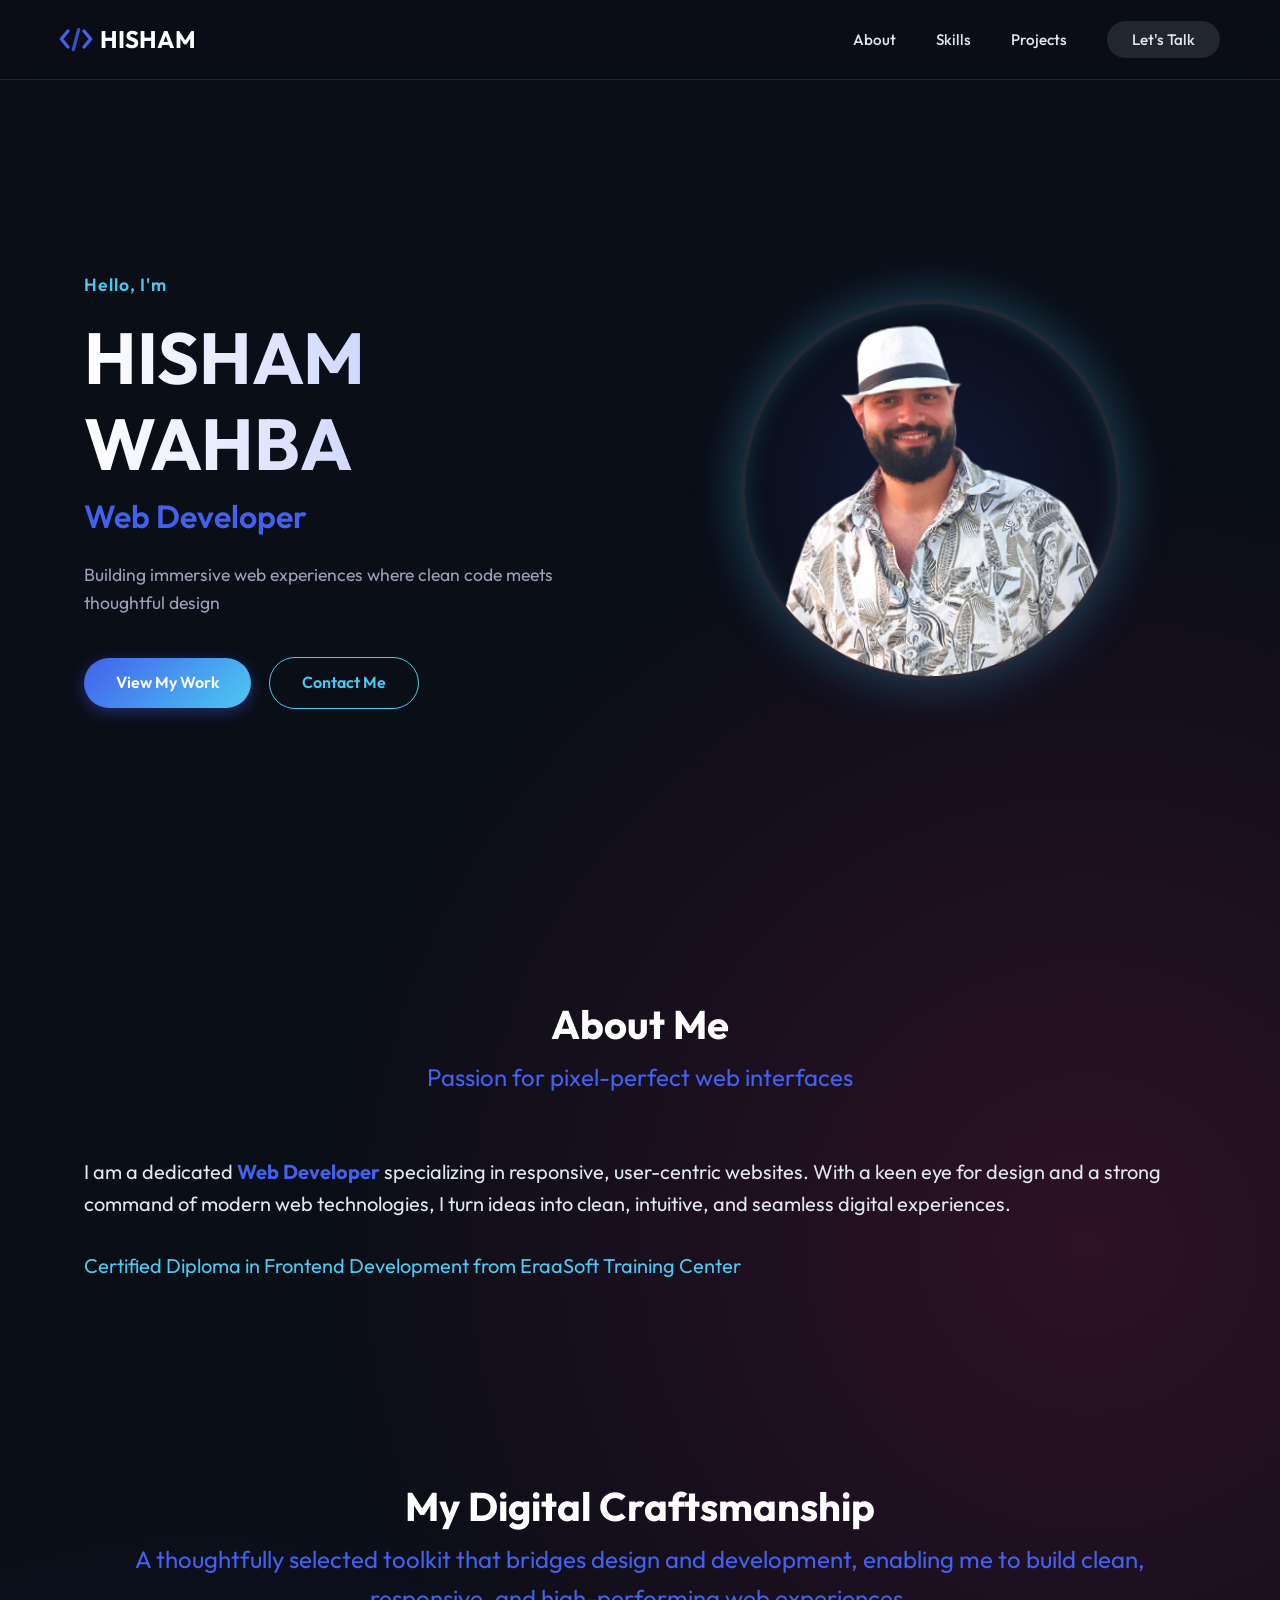
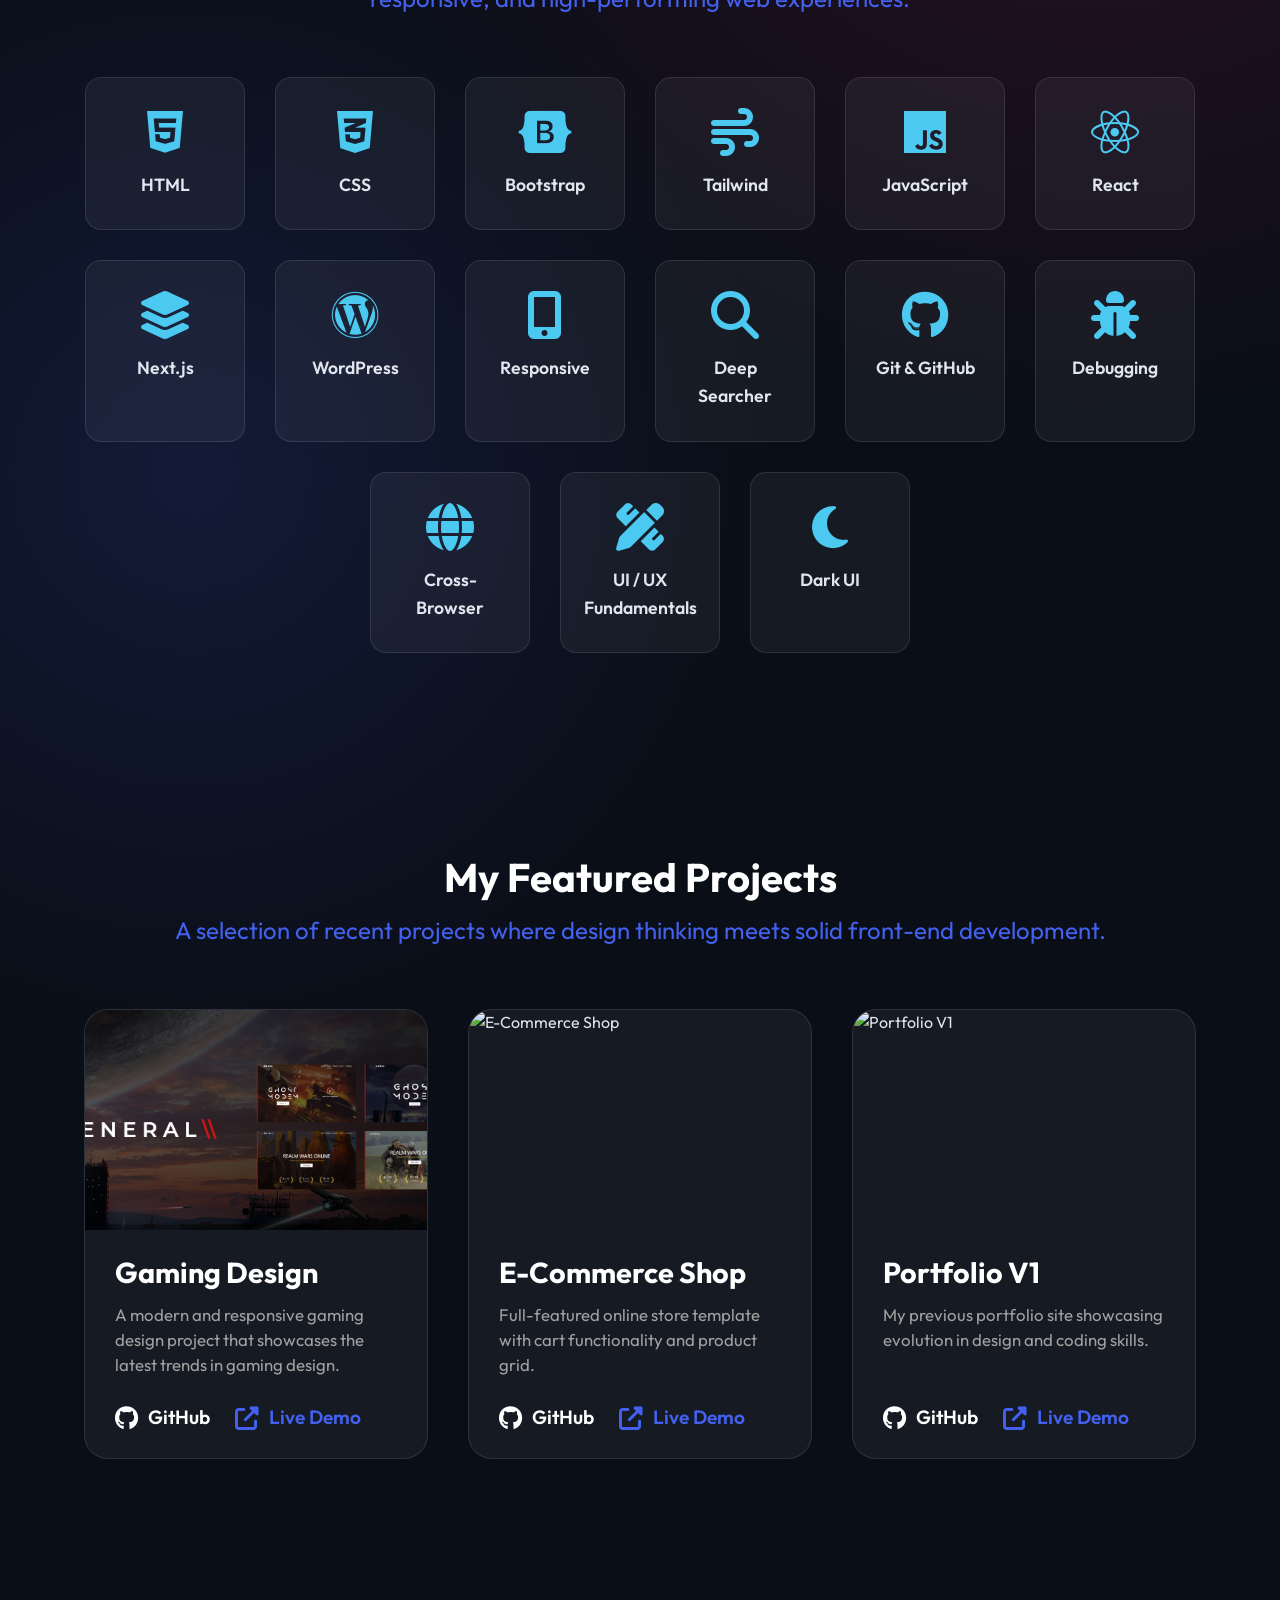
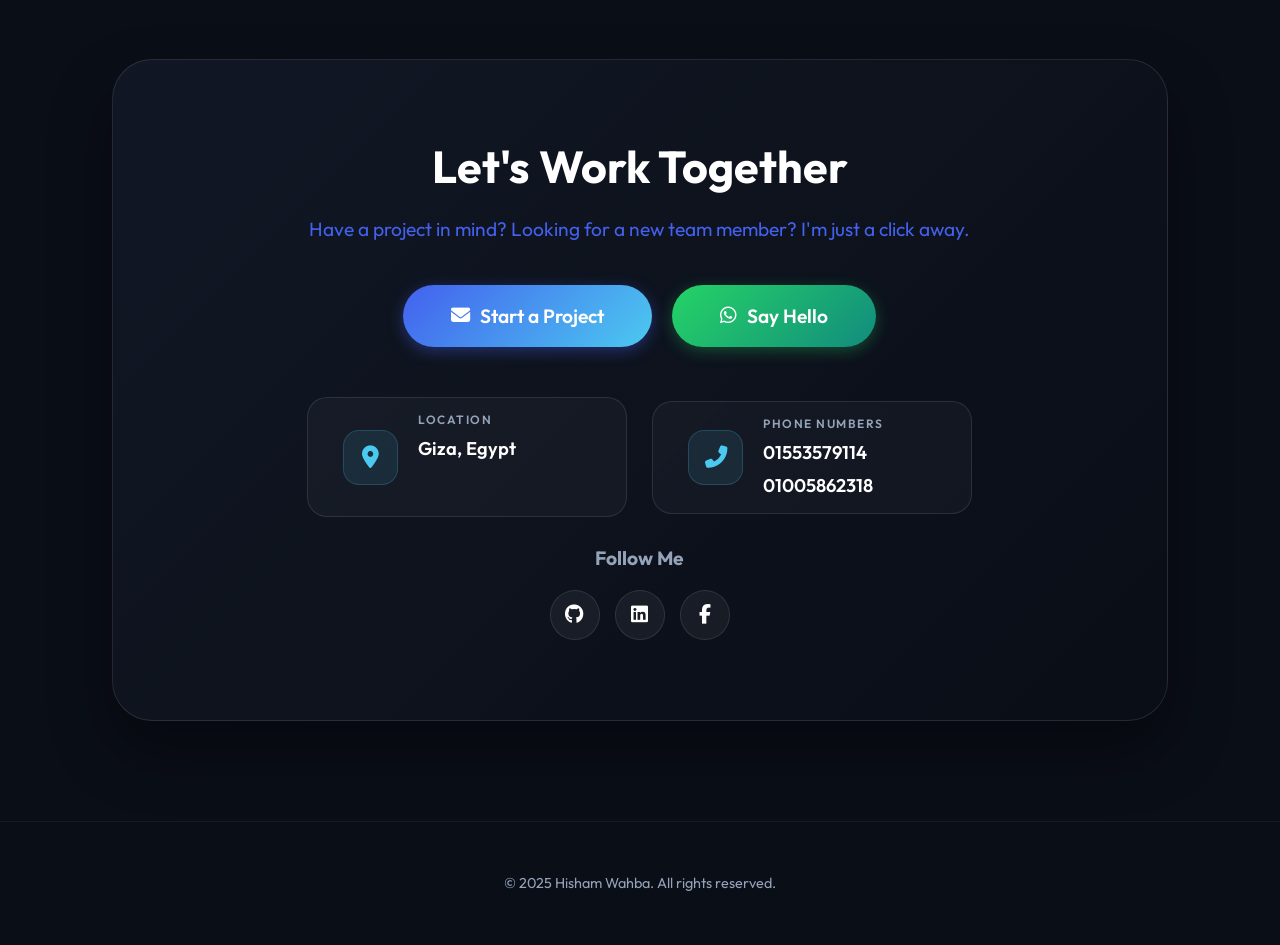
==== index.html @ 280a4422 "Add files via upload" ====
<!DOCTYPE html>
<html lang="en">
  <head>
    <meta charset="UTF-8" />
    <meta name="viewport" content="width=device-width, initial-scale=1.0" />
    <title>HISHAM WAHBA</title>
    <link rel="stylesheet" href="./CSS/style.css" />
    <link
      href="https://fonts.googleapis.com/css2?family=Poppins:wght@300;400;600;700&display=swap"
      rel="stylesheet"
    />
    <link rel="icon" href="favicon.svg" type="image/svg+xml" />
    <link
      rel="stylesheet"
      href="https://cdnjs.cloudflare.com/ajax/libs/font-awesome/6.4.0/css/all.min.css"
    />
  </head>
  <body>
    <div class="bg-animation-container"></div>
    <nav class="navbar">
      <div class="container nav-container">
        <a href="#" class="logo">
          <svg
            xmlns="http://www.w3.org/2000/svg"
            viewBox="0 0 24 24"
            fill="none"
            stroke="currentColor"
            stroke-width="2.5"
            stroke-linecap="round"
            stroke-linejoin="round"
          >
            <polyline points="6 6 1 12 6 18"></polyline>
            <line x1="10" y1="20" x2="14" y2="5" class="slash"></line>
            <polyline points="18 6 23 12 18 18"></polyline>
          </svg>
          HISHAM
        </a>
        <ul class="nav-links">
          <li><a href="#about">About</a></li>
          <li><a href="#skills">Skills</a></li>
          <li><a href="#projects">Projects</a></li>
          <li><a href="#contact" class="btn-nav">Let's Talk</a></li>
        </ul>
        <div class="menu-toggle">
          <span></span>
          <span></span>
          <span></span>
        </div>
      </div>
    </nav>

    <header class="hero">
      <div class="container hero-container">
        <div class="hero-content">
          <span class="greeting">Hello, I'm</span>
          <h1>HISHAM WAHBA</h1>
          <h2 class="role">Web Developer</h2>
          <p>
            Building immersive web experiences where clean code meets thoughtful
            design
          </p>
          <div class="actions">
            <a href="#projects" class="btn primary">View My Work</a>
            <a href="#contact" class="btn outline">Contact Me</a>
          </div>
        </div>
        <div class="hero-visual">
          <div class="glow-circle"></div>
          <!-- Abstract shape or profile image placeholder -->
          <div class="hero-image-container">
            <img
              src="./img/H.PNG"
              alt="Hisham Wahba - Front End Developer"
              class="hero-img"
            />
          </div>
        </div>
      </div>
    </header>

    <section id="about" class="about">
      <div class="container">
        <div class="section-header">
          <h2>About Me</h2>
          <p>Passion for pixel-perfect web interfaces</p>
        </div>
        <div class="about-content">
          <p>
            I am a dedicated <strong>Web Developer</strong> specializing in
            responsive, user-centric websites. With a keen eye for design and a
            strong command of modern web technologies, I turn ideas into clean,
            intuitive, and seamless digital experiences.
          </p>
          <p class="about-content-p">
            Certified Diploma in Frontend Development from EraaSoft Training
            Center
          </p>
        </div>
      </div>
    </section>

    <section id="skills" class="skills">
      <div class="container">
        <div class="section-header">
          <h2>My Digital Craftsmanship</h2>
          <p>
            A thoughtfully selected toolkit that bridges design and development,
            enabling me to build clean, responsive, and high-performing web
            experiences.
          </p>
        </div>
        <div class="skills-grid">
          <div class="skill-card brand-html">
            <i class="fab fa-html5"></i> <span>HTML</span>
          </div>
          <div class="skill-card brand-css">
            <i class="fab fa-css3-alt"></i> <span>CSS</span>
          </div>
          <div class="skill-card brand-bootstrap">
            <i class="fab fa-bootstrap"></i> <span>Bootstrap</span>
          </div>
          <div class="skill-card brand-tailwind">
            <i class="fas fa-wind"></i> <span>Tailwind</span>
          </div>
          <div class="skill-card brand-js">
            <i class="fab fa-js"></i> <span>JavaScript</span>
          </div>
          <div class="skill-card brand-react">
            <i class="fab fa-react"></i> <span>React</span>
          </div>
          <div class="skill-card brand-nextjs">
            <i class="fas fa-layer-group"></i> <span>Next.js</span>
          </div>
          <div class="skill-card brand-wordpress">
            <i class="fab fa-wordpress"></i> <span>WordPress</span>
          </div>
          <div class="skill-card brand-responsive">
            <i class="fas fa-mobile-alt"></i> <span>Responsive</span>
          </div>
          <div class="skill-card brand-search">
            <i class="fas fa-search"></i> <span>Deep Searcher</span>
          </div>
          <div class="skill-card brand-git">
            <i class="fab fa-github"></i> <span>Git & GitHub</span>
          </div>
          <div class="skill-card brand-debug">
            <i class="fas fa-bug"></i> <span>Debugging</span>
          </div>
          <div class="skill-card brand-crossbrowser">
            <i class="fas fa-globe"></i> <span>Cross-Browser</span>
          </div>
          <div class="skill-card brand-uiux">
            <i class="fas fa-pencil-ruler"></i>
            <span>UI / UX Fundamentals</span>
          </div>
          <div class="skill-card brand-darkui">
            <i class="fas fa-moon"></i> <span>Dark UI</span>
          </div>
        </div>
      </div>
    </section>

    <section id="projects" class="projects">
      <div class="container">
        <div class="section-header">
          <h2>My Featured Projects</h2>
          <p>
            A selection of recent projects where design thinking meets solid
            front-end development.
          </p>
        </div>
        <div class="projects-grid">
          <!-- Project 1 -->
          <div class="card project-card">
            <div class="project-image">
              <img src="./img/Gaming Design.png" alt="Gaming Design" />
            </div>
            <div class="card-content">
              <h3>Gaming Design</h3>
              <p>
                A modern and responsive gaming design project that showcases the
                latest trends in gaming design.
              </p>
              <div class="project-links">
                <a
                  href="https://github.com/HISHAM-WAHBA/Gaming-Design"
                  target="_blank"
                  class="project-link"
                >
                  <i class="fab fa-github"></i>
                  <span>GitHub</span>
                </a>
                <a
                  href="https://med-project-pi.vercel.app/"
                  target="_blank"
                  class="project-link demo"
                >
                  <i class="fas fa-external-link-alt"></i>
                  <span>Live Demo</span>
                </a>
              </div>
            </div>
          </div>
          <!-- Project 2 -->
          <div class="card project-card">
            <div class="project-image">
              <img
                src="https://images.unsplash.com/photo-1557821552-17105176677c?auto=format&fit=crop&q=80&w=1000"
                alt="E-Commerce Shop"
              />
            </div>
            <div class="card-content">
              <h3>E-Commerce Shop</h3>
              <p>
                Full-featured online store template with cart functionality and
                product grid.
              </p>
              <div class="project-links">
                <a href="#" class="project-link">
                  <i class="fab fa-github"></i>
                  <span>GitHub</span>
                </a>
                <a href="#" class="project-link demo">
                  <i class="fas fa-external-link-alt"></i>
                  <span>Live Demo</span>
                </a>
              </div>
            </div>
          </div>
          <!-- Project 3 -->
          <div class="card project-card">
            <div class="project-image">
              <img
                src="https://images.unsplash.com/photo-1460925895917-afdab827c52f?auto=format&fit=crop&q=80&w=1000"
                alt="Portfolio V1"
              />
            </div>
            <div class="card-content">
              <h3>Portfolio V1</h3>
              <p>
                My previous portfolio site showcasing evolution in design and
                coding skills.
              </p>
              <div class="project-links">
                <a href="#" class="project-link">
                  <i class="fab fa-github"></i>
                  <span>GitHub</span>
                </a>
                <a href="#" class="project-link demo">
                  <i class="fas fa-external-link-alt"></i>
                  <span>Live Demo</span>
                </a>
              </div>
            </div>
          </div>
        </div>
      </div>
    </section>

    <section id="contact" class="contact">
      <div class="container contact-container">
        <div class="contact-box">
          <h2>Let's Work Together</h2>
          <p>
            Have a project in mind? Looking for a new team member? I'm just a
            click away.
          </p>

          <div class="contact-actions">
            <div class="main-buttons">
              <a
                href="mailto:hisham.wahba@richardelhaj.media"
                class="btn primary big-btn"
              >
                <i class="fas fa-envelope"></i> Start a Project
              </a>
              <a
                href="https://wa.me/2001553579114"
                target="_blank"
                class="btn whatsapp big-btn"
              >
                <i class="fab fa-whatsapp"></i> Say Hello
              </a>
            </div>

            <div class="contact-meta">
              <div class="meta-item">
                <i class="fas fa-map-marker-alt"></i>
                <div class="meta-text">
                  <span>Location</span>
                  <p>Giza, Egypt</p>
                </div>
              </div>
              <div class="meta-item">
                <i class="fas fa-phone-alt"></i>
                <div class="meta-text">
                  <span>Phone Numbers</span>
                  <div class="phone-list">
                    <a href="tel:01553579114">01553579114</a>
                    <a href="tel:01005862318">01005862318</a>
                  </div>
                </div>
              </div>
            </div>

            <div class="social-links-container">
              <h3>Follow Me</h3>
              <div class="social-circles">
                <a
                  href="https://github.com/HISHAM-WAHBA"
                  target="_blank"
                  class="social-circle github"
                  ><i class="fab fa-github"></i
                ></a>
                <a
                  href="https://www.linkedin.com/in/hisham-wahba-1b8392b9/"
                  target="_blank"
                  class="social-circle linkedin"
                  ><i class="fab fa-linkedin"></i
                ></a>
                <a
                  href="https://www.facebook.com/HISHAM.WAHBA.77"
                  target="_blank"
                  class="social-circle facebook"
                  ><i class="fab fa-facebook-f"></i
                ></a>
              </div>
            </div>
          </div>
        </div>
      </div>
    </section>

    <footer>
      <div class="container">
        <p>© 2025 Hisham Wahba. All rights reserved.</p>
      </div>
    </footer>

    <script src="./JS/main.js"></script>
  </body>
</html>
---- CSS/style.css ----
@import url("https://fonts.googleapis.com/css2?family=Outfit:wght@300;400;500;600;700&display=swap");

:root {
  --bg-dark: #0a0e17;
  --bg-card: rgba(255, 255, 255, 0.05);
  --bg-card-hover: rgba(255, 255, 255, 0.1);
  --primary: #4cc9f0;
  --secondary: #4361ee;
  --accent: #f72585;
  --text-main: #e0e6ed;
  --text-muted: #94a3b8;
  --gradient-main: linear-gradient(
    135deg,
    var(--secondary) 0%,
    var(--primary) 100%
  );
  --glass-border: 1px solid rgba(255, 255, 255, 0.1);
  --shadow-lg: 0 10px 30px -10px rgba(2, 12, 27, 0.7);
  --nav-height: 80px;
}

* {
  margin: 0;
  padding: 0;
  box-sizing: border-box;
  scroll-behavior: smooth;
}

body {
  background-color: var(--bg-dark);
  color: var(--text-main);
  font-family: "Outfit", sans-serif;
  line-height: 1.6;
  overflow-x: hidden;
  background-image: radial-gradient(
      circle at 15% 50%,
      rgba(67, 97, 238, 0.15) 0%,
      transparent 25%
    ),
    radial-gradient(
      circle at 85% 30%,
      rgba(247, 37, 133, 0.15) 0%,
      transparent 25%
    );
}

/* Base Styles & Typography */
h1,
h2,
h3,
h4 {
  font-weight: 700;
  color: #fff;
  line-height: 1.2;
}

a {
  text-decoration: none;
  color: inherit;
  transition: all 0.3s ease;
}

ul {
  list-style: none;
}

section {
  padding: 100px 0;
  position: relative;
}

.container {
  width: 90%;
  max-width: 1200px;
  margin: 0 auto;
  padding: 0 20px;
}

/* Buttons */
.btn {
  display: inline-block;
  padding: 12px 32px;
  font-size: 1rem;
  font-weight: 600;
  border-radius: 50px;
  cursor: pointer;
  transition: all 0.3s ease;
}

.btn.primary {
  background: var(--gradient-main);
  color: #fff;
  box-shadow: 0 4px 15px rgba(67, 97, 238, 0.4);
}

.btn.primary:hover {
  transform: translateY(-3px);
  box-shadow: 0 8px 25px rgba(67, 97, 238, 0.5);
}

.btn.outline {
  background: transparent;
  border: 1px solid var(--primary);
  color: var(--primary);
  margin-left: 15px;
}

.btn.outline:hover {
  background: rgba(76, 201, 240, 0.1);
}

/* Navbar */
.navbar {
  position: fixed;
  top: 0;
  left: 0;
  width: 100%;
  height: var(--nav-height);
  background: rgba(10, 14, 23, 0.8);
  backdrop-filter: blur(10px);
  z-index: 1000;
  border-bottom: var(--glass-border);
  display: flex;
  align-items: center;
  color: #fff;
}

.nav-container {
  display: flex;
  justify-content: space-between;
  align-items: center;
  width: 100%;
}

.logo {
  font-size: 1.5rem;
  font-weight: 700;
  color: #fff;
  display: flex;
  align-items: center;
  gap: 8px;
}

.logo svg {
  height: 32px;
  width: auto;
  stroke: var(--secondary);
  transition: all 0.3s ease;
  overflow: visible;
}

.logo svg .slash {
  stroke: var(--secondary);
  opacity: 0.8;
  transform-origin: center;
  transition: transform 0.4s ease-out;
}

.logo:hover svg {
  stroke: var(--primary);
  filter: drop-shadow(0 0 3px var(--primary));
}

.logo:hover svg .slash {
  transform: rotate(-20deg) scale(1.1);
  stroke: var(--primary);
  filter: drop-shadow(0 0 5px var(--accent));
}

/* Reset polyline transforms */
.logo:hover svg polyline:first-child,
.logo:hover svg polyline:last-child {
  transform: none;
}

.nav-links {
  display: flex;
  gap: 40px;
  align-items: center;
}

.nav-links a {
  font-size: 0.95rem;
  font-weight: 500;
  color: var(--text-main);
  position: relative;
}

.nav-links a:not(.btn-nav):hover {
  color: var(--primary);
}

.nav-links a:not(.btn-nav)::after {
  content: "";
  position: absolute;
  width: 0;
  height: 2px;
  bottom: -5px;
  left: 0;
  background: var(--gradient-main);
  transition: width 0.3s;
}

.nav-links a:not(.btn-nav):hover::after {
  width: 100%;
}

.btn-nav {
  padding: 8px 24px;
  background: rgba(255, 255, 255, 0.1);
  border-radius: 20px;
  border: 1px solid transparent;
}

.btn-nav:hover {
  background: rgba(255, 255, 255, 0.2);
  border-color: var(--primary);
}

.menu-toggle {
  display: none;
  cursor: pointer;
  width: 30px;
  height: 20px;
  position: relative;
  z-index: 1001; /* Ensure it's above the menu */
}

.menu-toggle span {
  display: block;
  width: 100%;
  height: 3px;
  background: #fff;
  position: absolute;
  left: 0;
  transition: all 0.3s ease;
  border-radius: 2px;
}

.menu-toggle span:nth-child(1) {
  top: 0;
}

.menu-toggle span:nth-child(2) {
  top: 50%;
  transform: translateY(-50%);
}

.menu-toggle span:nth-child(3) {
  bottom: 0;
}

/* Animation State */
.menu-toggle.active span:nth-child(1) {
  top: 50%;
  transform: translateY(-50%) rotate(45deg);
}

.menu-toggle.active span:nth-child(2) {
  opacity: 0;
}

.menu-toggle.active span:nth-child(3) {
  bottom: 50%;
  transform: translateY(50%) rotate(-45deg);
}

/* Hero Section */
.hero {
  height: 100vh;
  display: flex;
  align-items: center;
  padding-top: var(--nav-height);
  position: relative;
  overflow: hidden;
}

.hero-container {
  display: grid;
  grid-template-columns: 1fr 1fr;
  align-items: center;
  gap: 50px;
}

.hero-content {
  z-index: 2;
}

.greeting {
  display: block;
  font-size: 1.1rem;
  color: var(--primary);
  margin-bottom: 15px;
  font-weight: 600;
  letter-spacing: 1px;
}

.hero h1 {
  font-size: 4.5rem;
  margin-bottom: 10px;
  background: linear-gradient(to right, #fff, #a5b4fc);
  -webkit-background-clip: text;
  background-clip: text;
  -webkit-text-fill-color: transparent;
}

.role {
  font-size: 2rem;
  color: var(--secondary);
  margin-bottom: 25px;
  font-weight: 600;
}

.hero p {
  color: var(--text-muted);
  font-size: 1.1rem;
  max-width: 500px;
  margin-bottom: 40px;
}

/* Hero Visual Animation */
.hero-visual {
  position: relative;
  height: 500px;
  display: flex;
  justify-content: center;
  align-items: center;
}

.glow-circle {
  position: absolute;
  width: 400px;
  height: 400px;
  background: radial-gradient(circle, var(--secondary) 0%, transparent 70%);
  opacity: 0.2;
  filter: blur(50px);
  animation: pulse 4s ease-in-out infinite;
}

.hero-image-container {
  position: relative;
  width: 380px;
  height: 380px;
  display: flex;
  justify-content: center;
  align-items: center;
  z-index: 10;
}

.hero-img {
  width: 100%;
  height: 100%;
  object-fit: cover;
  border-radius: 50%;
  border: 4px solid rgba(255, 255, 255, 0.1);
  box-shadow: 0 0 50px rgba(76, 201, 240, 0.3),
    inset 0 0 20px rgba(76, 201, 240, 0.2);
  transform: rotate(-3deg);
  animation: floatImage 6s ease-in-out infinite;
  backdrop-filter: blur(5px);
}

@keyframes floatImage {
  0%,
  100% {
    transform: translateY(0) rotate(-3deg);
  }
  50% {
    transform: translateY(-20px) rotate(3deg);
  }
}

/* 
.code-card {
  ... removed ...
} 
*/

/* Section Header */
.section-header {
  text-align: center;
  margin-bottom: 60px;
}

.section-header h2 {
  font-size: 2.5rem;
  margin-bottom: 10px;
}

.section-header p {
  color: var(--secondary);
  font-size: 1.5rem;
}
/* About Section */
.about-content strong {
  color: var(--secondary);
}
.about-content {
  font-size: 1.25rem;
}
.about-content-p {
  color: var(--primary);
  margin-top: 30px;
}
/* Skills Section */
.skills-grid {
  display: flex;
  justify-content: center;
  flex-wrap: wrap;
  gap: 30px;
}

.skill-card {
  background: var(--bg-card);
  border: var(--glass-border);
  padding: 30px 20px;
  border-radius: 16px;
  text-align: center;
  transition: all 0.3s ease;
  display: flex;
  flex-direction: column;
  align-items: center;
  gap: 15px;
  width: 160px; /* Fixed width for uniform flex items */
}

.skill-card:hover {
  transform: translateY(-10px);
  background: var(--bg-card-hover);
  border-color: var(--primary);
}

.skill-card i {
  font-size: 3rem;
  color: var(--primary);
  transition: 0.3s;
}

/* Brand Specific Hover Colors */
.skill-card.brand-html:hover i {
  color: #e34f26;
  transform: scale(1.1);
}

.skill-card.brand-css:hover i {
  color: #1572b6;
  transform: scale(1.1);
}

.skill-card.brand-js:hover i {
  color: #f7df1e;
  transform: scale(1.1);
}

.skill-card.brand-react:hover i {
  color: #61dafb;
  transform: scale(1.1);
}

.skill-card.brand-bootstrap:hover i {
  color: #7952b3;
  transform: scale(1.1);
}

.skill-card.brand-tailwind:hover i {
  color: #38bdf8;
  transform: scale(1.1);
}

.skill-card.brand-nextjs:hover i {
  color: #00ff22;
  transform: scale(1.1);
}

.skill-card.brand-wordpress:hover i {
  color: #21759b;
  transform: scale(1.1);
}

.skill-card.brand-responsive:hover i {
  color: #0ae0ab;
  transform: scale(1.1);
}

.skill-card.brand-search:hover i {
  color: #ffffff;
  transform: scale(1.1);
}

.skill-card.brand-git:hover i {
  color: #f34f29;
  transform: scale(1.1);
}

.skill-card.brand-debug:hover i {
  color: #ff1100;
  transform: scale(1.1);
}

.skill-card.brand-crossbrowser:hover i {
  color: #4285f4;
  transform: scale(1.1);
}

.skill-card.brand-uiux:hover i {
  color: #e91e63;
  transform: scale(1.1);
}

.skill-card.brand-darkui:hover i {
  color: #9ca3af;
  transform: scale(1.1);
}

.skill-card span {
  font-weight: 600;
  font-size: 1.1rem;
}

/* Projects Section */
.projects-grid {
  display: grid;
  grid-template-columns: repeat(auto-fit, minmax(280px, 1fr));
  gap: 40px;
}

.project-card {
  background: var(--bg-card);
  border-color: var(--primary);
  border: var(--glass-border);
  border-radius: 24px;
  overflow: hidden;
  transition: all 0.4s cubic-bezier(0.175, 0.885, 0.32, 1.275);
  display: flex;
  flex-direction: column;
  height: 100%;
}

.project-card:hover {
  transform: translateY(-12px);
  background: var(--bg-card-hover);
  border-color: var(--primary);
  box-shadow: 0 20px 40px rgba(0, 0, 0, 0.4);
}

.project-image {
  width: 100%;
  height: 220px;
  overflow: hidden;
  border-bottom: 2px solid var(--glass-border);
}

.project-image img {
  width: 100%;
  height: 100%;
  object-fit: cover;
  transition: transform 0.5s ease;
}

.project-card:hover .project-image img {
  transform: scale(1.05);
}

.card-content {
  padding: 25px 30px;
  display: flex;
  flex-direction: column;
  flex-grow: 1;
}

.project-card h3 {
  font-size: 1.8rem;
  margin-bottom: 12px;
  color: #fff;
  font-weight: 700;
}

.project-card p {
  color: #a1a1a1;
  font-size: 1.05rem;
  line-height: 1.5;
  margin-bottom: 25px;
  flex-grow: 1;
}

.project-links {
  display: flex;
  gap: 25px;
  margin-top: auto;
}

.project-link {
  display: flex;
  align-items: center;
  gap: 10px;
  color: #fff;
  font-size: 1.2rem;
  font-weight: 600;
  transition: all 0.3s ease;
}

.project-link i {
  font-size: 1.5rem;
}

.project-link:hover {
  opacity: 0.8;
  transform: translateX(3px);
}

.project-link.demo {
  color: #4361ee;
}

.project-link.demo:hover {
  color: #4cc9f0;
}

/* Contact Section */
.contact-container {
  display: flex;
  justify-content: center;
}

.contact-box {
  background: linear-gradient(
    135deg,
    rgba(20, 26, 40, 0.8),
    rgba(10, 14, 23, 0.9)
  );
  padding: 80px 60px;
  border-radius: 40px;
  text-align: center;
  max-width: 1100px;
  width: 95%;
  border: var(--glass-border);
  box-shadow: 0 30px 60px rgba(0, 0, 0, 0.4);
}

.contact-box h2 {
  font-size: 2.8rem;
  margin-bottom: 20px;
}

.contact-box p {
  color: var(--secondary);
  font-size: 1.2rem;
  margin-bottom: 40px;
}

.contact-info-grid {
  display: grid;
  grid-template-columns: repeat(auto-fit, minmax(300px, 1fr));
  gap: 40px;
  margin-bottom: 60px;
  text-align: left;
}

.info-item {
  display: flex;
  align-items: center;
  gap: 20px;
  background: rgba(255, 255, 255, 0.03);
  padding: 20px;
  border-radius: 20px;
  border: var(--glass-border);
  transition: all 0.3s ease;
}

.info-item:hover {
  background: rgba(255, 255, 255, 0.07);
  transform: translateY(-5px);
  border-color: var(--primary);
}

.info-icon {
  width: 50px;
  height: 50px;
  background: rgba(255, 255, 255, 0.05);
  border-radius: 12px;
  display: flex;
  align-items: center;
  justify-content: center;
  font-size: 1.2rem;
  color: var(--primary);
}

.info-text span {
  display: block;
  font-size: 0.85rem;
  color: var(--text-muted);
  margin-bottom: 4px;
}

.info-text a,
.info-text p {
  font-size: 1.1rem;
  font-weight: 500;
  color: #fff;
}

.contact-actions {
  display: flex;
  flex-direction: column;
  align-items: center;
  gap: 30px;
  margin-top: 20px;
}

.main-buttons {
  display: flex;
  gap: 20px;
  flex-wrap: wrap;
  justify-content: center;
}

.btn.whatsapp {
  background: linear-gradient(135deg, #25d366 0%, #128c7e 100%);
  color: #fff;
  box-shadow: 0 4px 15px rgba(37, 211, 102, 0.3);
  display: inline-flex;
  align-items: center;
  gap: 10px;
}

.btn.whatsapp:hover {
  transform: translateY(-3px);
  box-shadow: 0 8px 25px rgba(37, 211, 102, 0.4);
}

.btn.primary {
  display: inline-flex;
  align-items: center;
  gap: 10px;
}

.big-btn {
  padding: 16px 48px;
  font-size: 1.2rem;
}

.contact-meta {
  display: flex;
  gap: 25px;
  justify-content: center;
  align-items: center;
  flex-wrap: wrap;
  margin: 20px auto 0;
  width: 100%;
}

.meta-item {
  display: flex;
  align-items: center;
  gap: 20px;
  background: rgba(255, 255, 255, 0.03);
  padding: 12px 35px;
  border-radius: 20px;
  border: var(--glass-border);
  transition: all 0.4s cubic-bezier(0.175, 0.885, 0.32, 1.275);
  text-align: left;
  min-width: 320px;
}

.meta-item:hover {
  background: rgba(255, 255, 255, 0.08);
  transform: translateY(-8px);
  border-color: var(--primary);
  box-shadow: 0 15px 35px rgba(0, 0, 0, 0.3), 0 0 20px rgba(76, 201, 240, 0.1);
}

.meta-item i {
  font-size: 1.4rem;
  color: var(--primary);
  background: rgba(76, 201, 240, 0.1);
  width: 55px;
  height: 55px;
  display: flex;
  align-items: center;
  justify-content: center;
  border-radius: 16px;
  border: 1px solid rgba(76, 201, 240, 0.2);
  transition: all 0.3s ease;
}

.meta-item:hover i {
  background: var(--primary);
  color: #fff;
  transform: rotate(-10deg) scale(1.1);
}

.meta-text span {
  display: block;
  font-size: 0.75rem;
  color: var(--text-muted);
  text-transform: uppercase;
  letter-spacing: 1.5px;
  margin-bottom: 5px;
  font-weight: 600;
}

.meta-text p,
.phone-list a {
  font-size: 1.15rem;
  font-weight: 600;
  color: #fff;
  transition: color 0.3s ease;
}

.phone-list {
  display: flex;
  flex-direction: column;
  gap: 4px;
}

.phone-list a:hover {
  color: var(--primary);
}

.social-links-container {
  width: 100%;
}

.social-links-container h3 {
  font-size: 1.2rem;
  margin-bottom: 20px;
  color: var(--text-muted);
}

.social-circles {
  display: flex;
  justify-content: center;
  gap: 15px;
}

.social-circle {
  width: 50px;
  height: 50px;
  background: rgba(255, 255, 255, 0.05);
  border-radius: 50%;
  display: flex;
  align-items: center;
  justify-content: center;
  font-size: 1.2rem;
  color: #fff;
  border: var(--glass-border);
  transition: all 0.3s ease;
}

.social-circle:hover {
  transform: translateY(-5px);
  background: var(--bg-card-hover);
  color: var(--primary);
  border-color: var(--primary);
  box-shadow: 0 0 20px rgba(76, 201, 240, 0.2);
}

/* Footer */
footer {
  padding: 50px 0;
  border-top: 1px solid rgba(255, 255, 255, 0.05);
  text-align: center;
  color: var(--text-muted);
  font-size: 0.9rem;
}

.socials {
  margin-top: 20px;
  display: flex;
  justify-content: center;
  gap: 20px;
}

.socials a {
  font-size: 1.5rem;
  color: var(--text-muted);
  transition: 0.3s;
}

.socials a:hover {
  color: var(--primary);
  transform: translateY(-3px);
}

/* Animations */
@keyframes pulse {
  0% {
    transform: scale(1);
    opacity: 0.2;
  }
  50% {
    transform: scale(1.1);
    opacity: 0.3;
  }
  100% {
    transform: scale(1);
    opacity: 0.2;
  }
}

/* Responsive */
@media (max-width: 768px) {
  .hero {
    height: auto;
    min-height: 100vh;
    padding-top: 100px;
    padding-bottom: 50px;
  }

  .hero-container {
    grid-template-columns: 1fr;
    text-align: center;
    gap: 30px;
    flex-direction: column-reverse; /* Put image on top generally or keep distinct */
    display: flex;
    flex-direction: column;
  }

  .hero-content {
    order: 2;
  }

  .hero-visual {
    order: 1;
    height: 300px; /* Reduced height for mobile */
    display: flex; /* Make it visible */
  }

  .hero-image-container {
    width: 250px;
    height: 250px;
  }

  .glow-circle {
    width: 280px;
    height: 280px;
  }

  .hero h1 {
    font-size: 3rem;
  }

  .nav-links {
    display: none; /* Mobile menu logic to be added with JS if needed, hidden for now */
  }

  .menu-toggle {
    display: block;
  }

  .actions {
    display: flex;
    flex-direction: row;
    gap: 15px;
    justify-content: center;
    flex-wrap: wrap;
  }

  .btn.outline {
    margin-left: 0;
  }

  /* Contact Section Responsive */
  .contact-box {
    padding: 60px 30px;
    border-radius: 30px;
  }
  .contact-box h2 {
    font-size: 2.2rem;
  }

  .big-btn {
    padding: 14px 34px;
    font-size: 1.1rem;
    width: 100%;
    justify-content: center;
  }

  .meta-item {
    min-width: 100%;
    padding: 15px 25px;
  }
}

@media (max-width: 480px) {
  .contact-box {
    padding: 40px 20px;
    border-radius: 24px;
  }

  .contact-box h2 {
    font-size: 1.8rem;
  }

  .contact-box p {
    font-size: 1rem;
  }

  .meta-item {
    gap: 15px;
    padding: 12px 20px;
  }

  .meta-item i {
    width: 45px;
    height: 45px;
    font-size: 1.2rem;
  }

  .meta-text p,
  .phone-list a {
    font-size: 1rem;
  }
}

/* Utility Classes for JS Animations */
.fade-in {
  opacity: 0;
  transform: translateY(30px);
  transition: opacity 0.6s ease-out, transform 0.6s ease-out;
}

.fade-in.visible {
  opacity: 1;
  transform: translateY(0);
}

/* Mobile Menu Active State */
@media (max-width: 768px) {
  .nav-links.active {
    display: flex;
    flex-direction: column;
    position: absolute;
    top: var(--nav-height);
    left: 0;
    width: 100%;
    background: rgba(10, 14, 23, 0.95);
    backdrop-filter: blur(10px);
    padding: 20px;
    border-bottom: var(--glass-border);
    animation: slideDown 0.3s ease forwards;
  }
}

@keyframes slideDown {
  from {
    opacity: 0;
    transform: translateY(-10px);
  }
  to {
    opacity: 1;
    transform: translateY(0);
  }
}

/* Background Animation */
.bg-animation-container {
  position: fixed;
  top: 0;
  left: 0;
  width: 100%;
  height: 100%;
  z-index: -1;
  pointer-events: none;
  overflow: hidden;
}

.floating-icon {
  position: absolute;
  bottom: -150px;
  color: rgba(255, 255, 255, 0.1);
  opacity: 0;
  animation: floatUp linear forwards;
  will-change: transform, opacity;
}

@keyframes floatUp {
  0% {
    transform: translateY(0) rotate(0deg);
    opacity: 0;
  }
  10% {
    opacity: var(--max-opacity, 0.1);
  }
  90% {
    opacity: var(--max-opacity, 0.1);
  }
  100% {
    transform: translateY(-120vh) rotate(360deg);
    opacity: 0;
  }
}
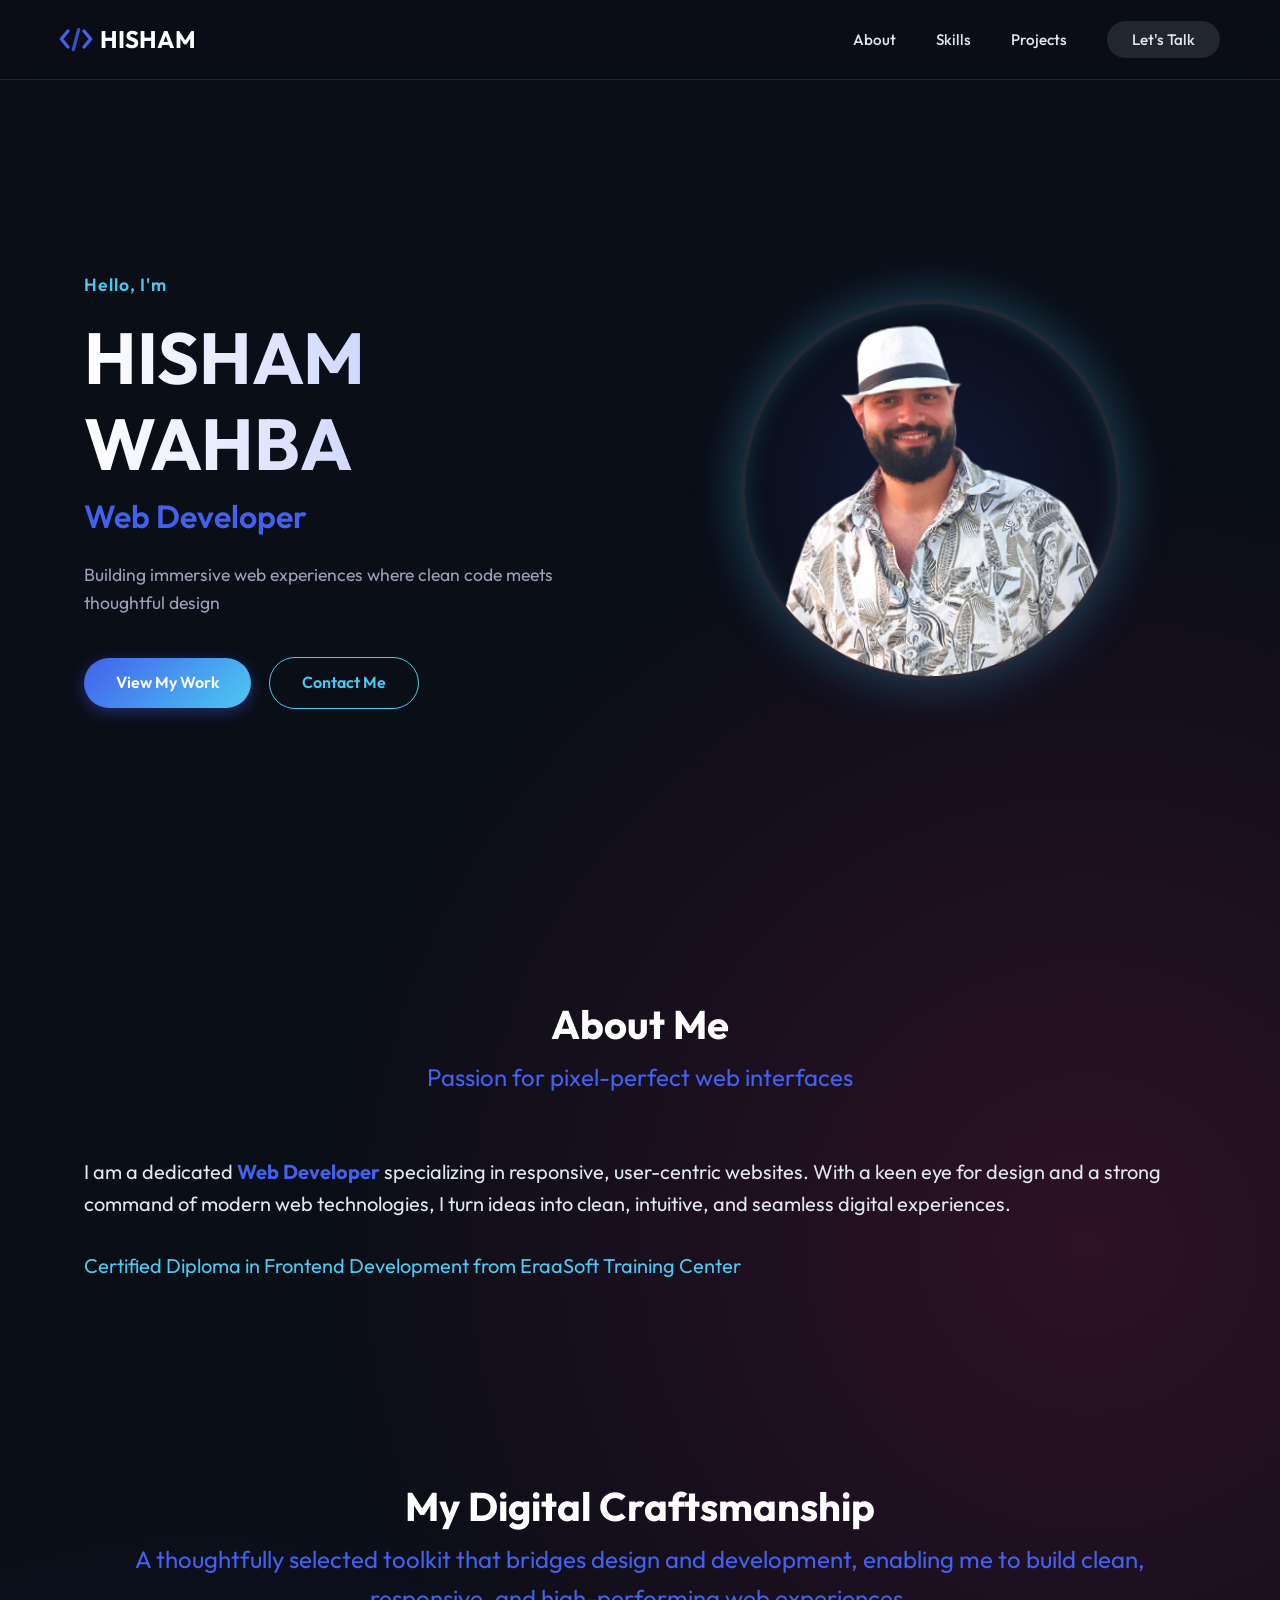
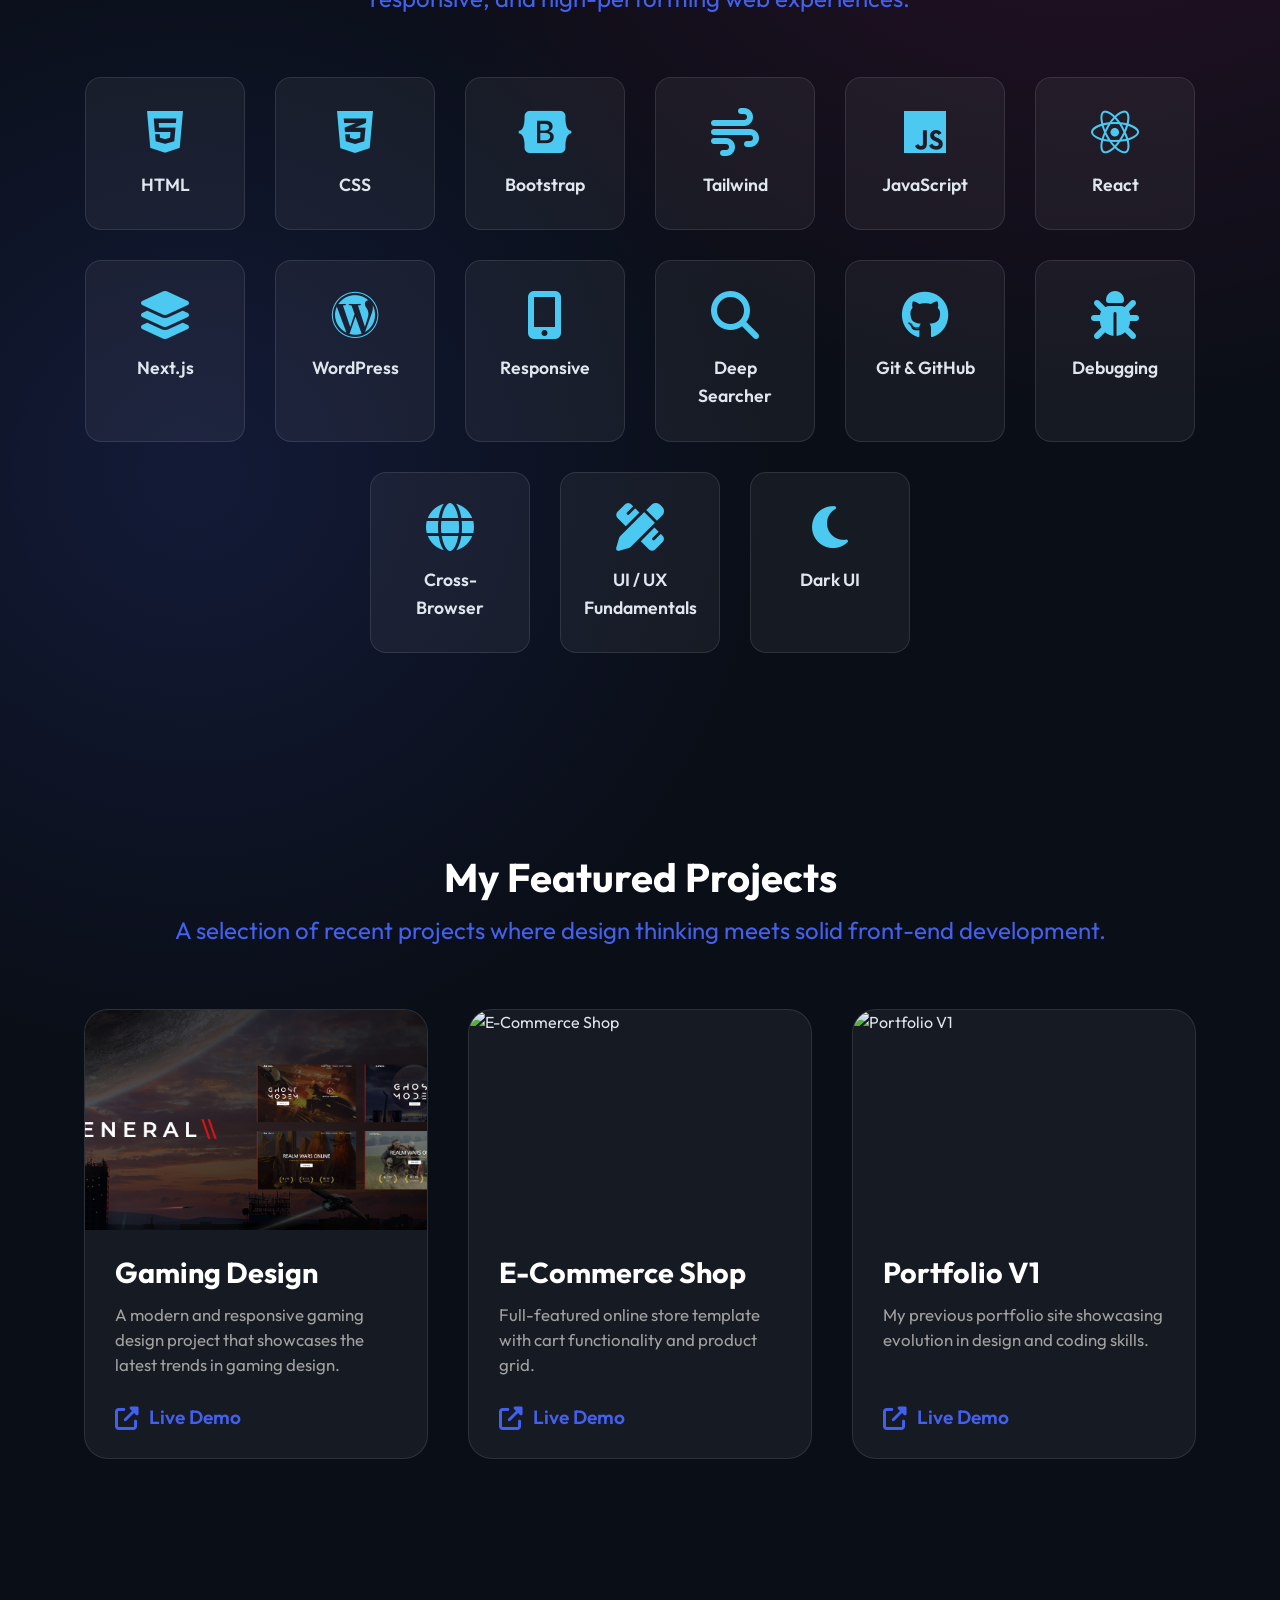
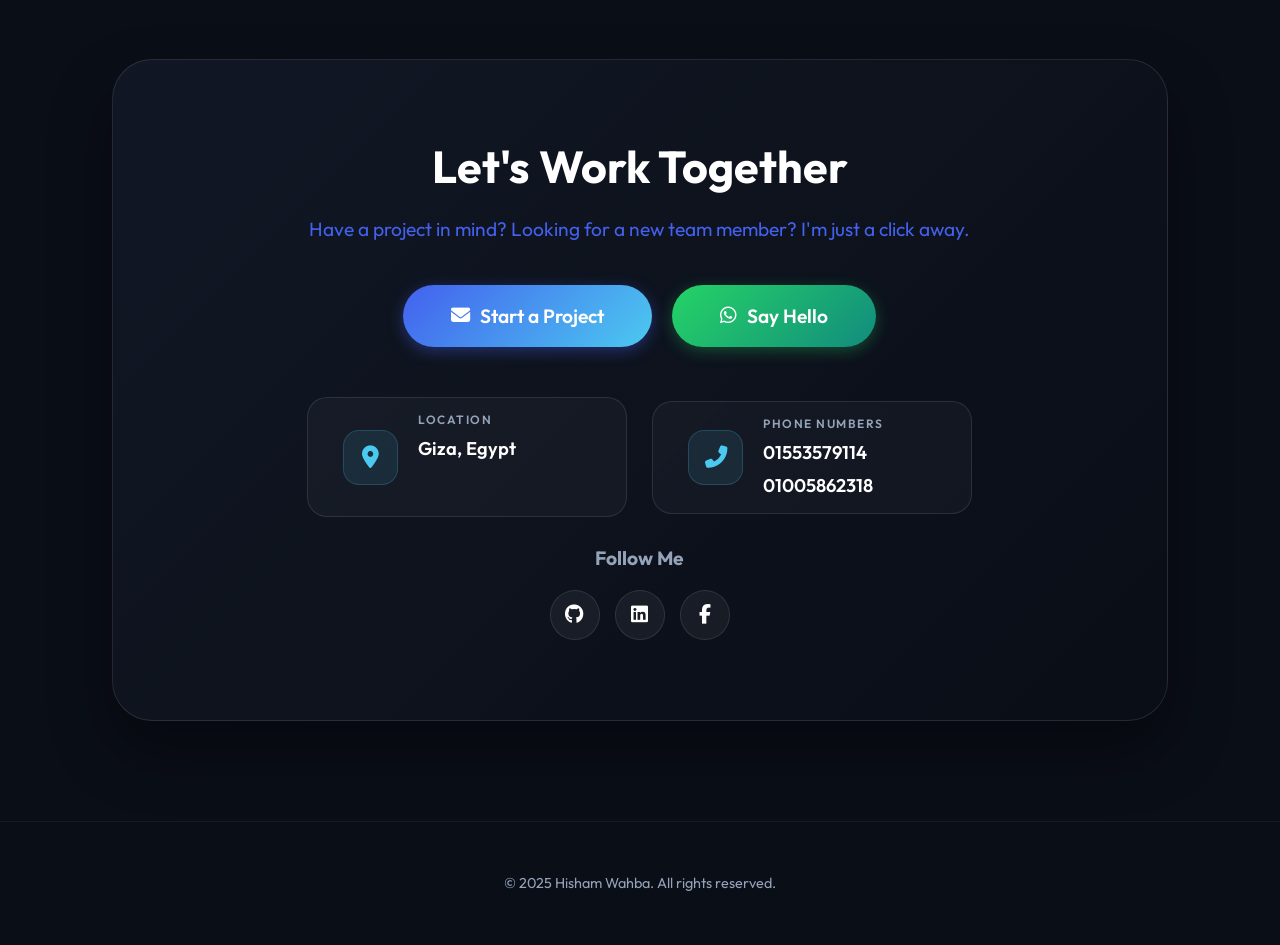
==== commit 2f2808d2: "Add files via upload" ====
--- a/index.html
+++ b/index.html
@@ -183,14 +183,6 @@
               </p>
               <div class="project-links">
                 <a
-                  href="https://github.com/HISHAM-WAHBA/Gaming-Design"
-                  target="_blank"
-                  class="project-link"
-                >
-                  <i class="fab fa-github"></i>
-                  <span>GitHub</span>
-                </a>
-                <a
                   href="https://med-project-pi.vercel.app/"
                   target="_blank"
                   class="project-link demo"
@@ -216,10 +208,6 @@
                 product grid.
               </p>
               <div class="project-links">
-                <a href="#" class="project-link">
-                  <i class="fab fa-github"></i>
-                  <span>GitHub</span>
-                </a>
                 <a href="#" class="project-link demo">
                   <i class="fas fa-external-link-alt"></i>
                   <span>Live Demo</span>
@@ -242,10 +230,6 @@
                 coding skills.
               </p>
               <div class="project-links">
-                <a href="#" class="project-link">
-                  <i class="fab fa-github"></i>
-                  <span>GitHub</span>
-                </a>
                 <a href="#" class="project-link demo">
                   <i class="fas fa-external-link-alt"></i>
                   <span>Live Demo</span>
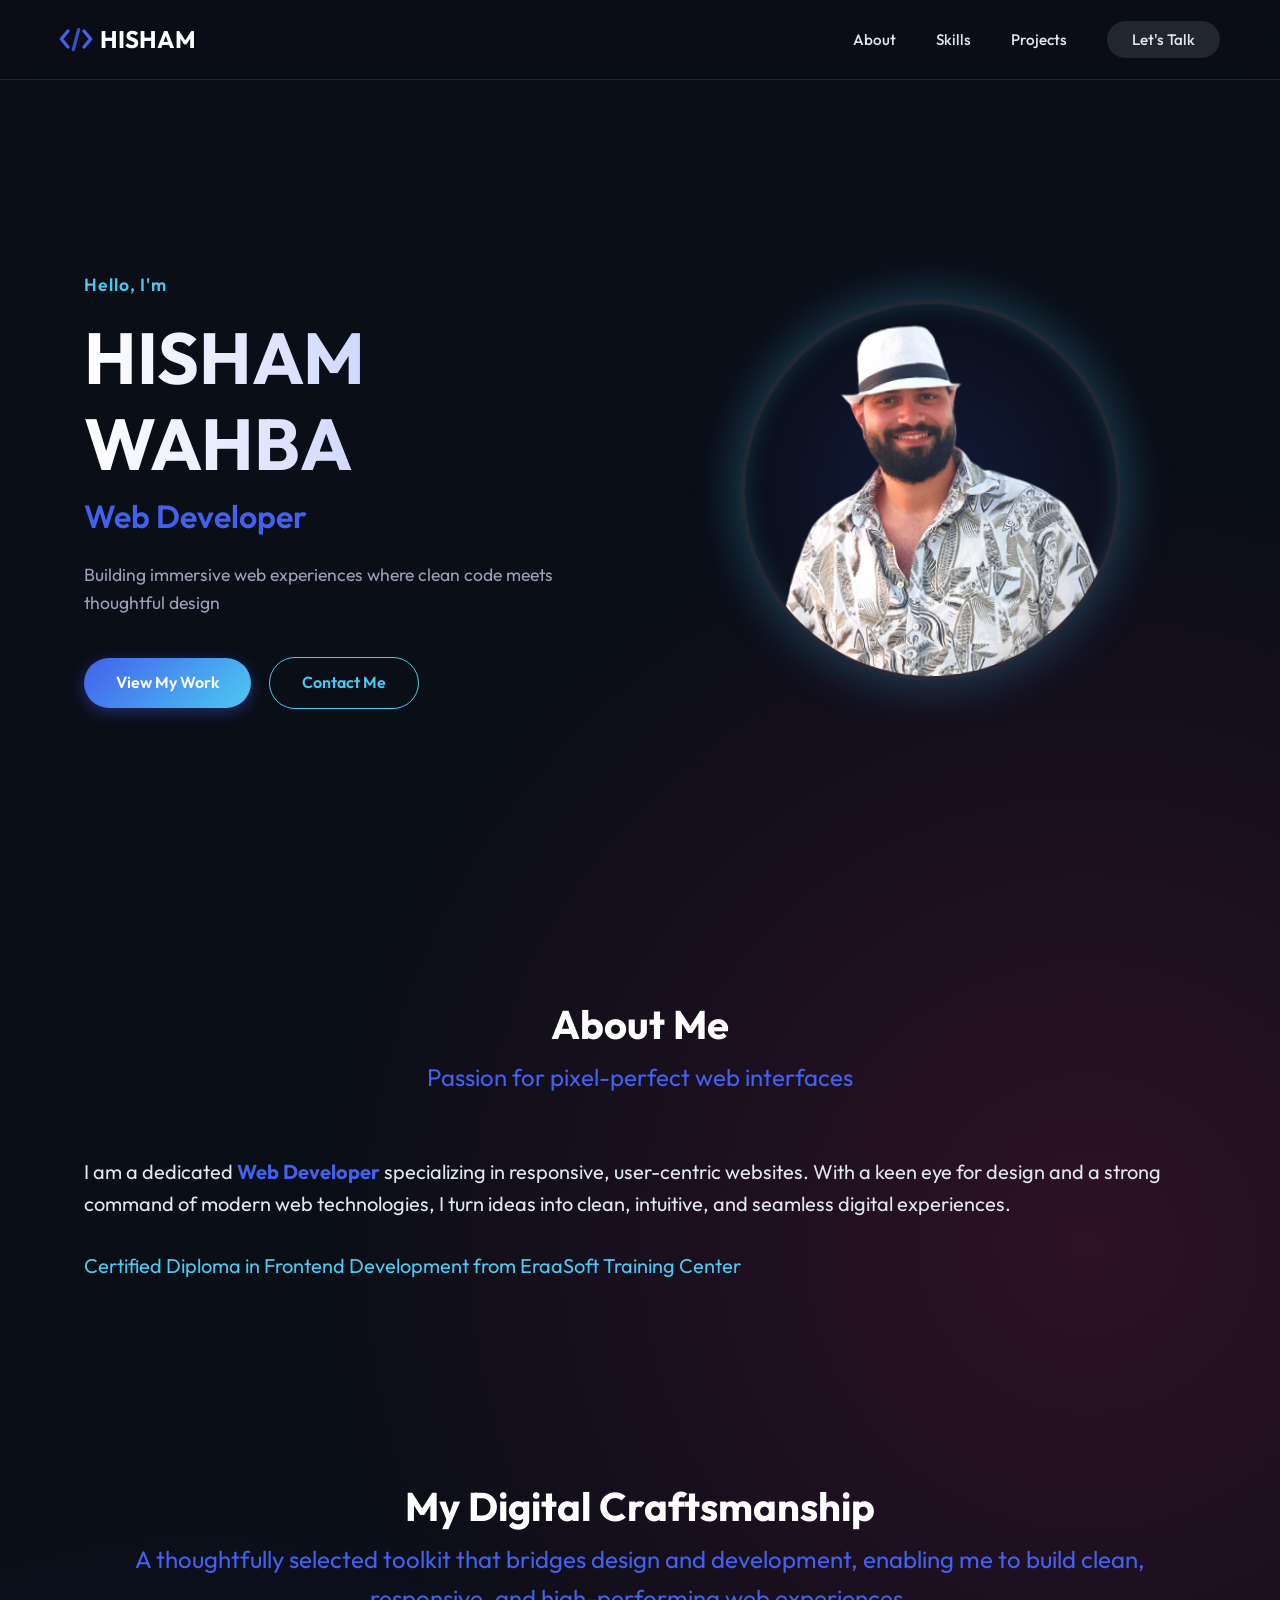
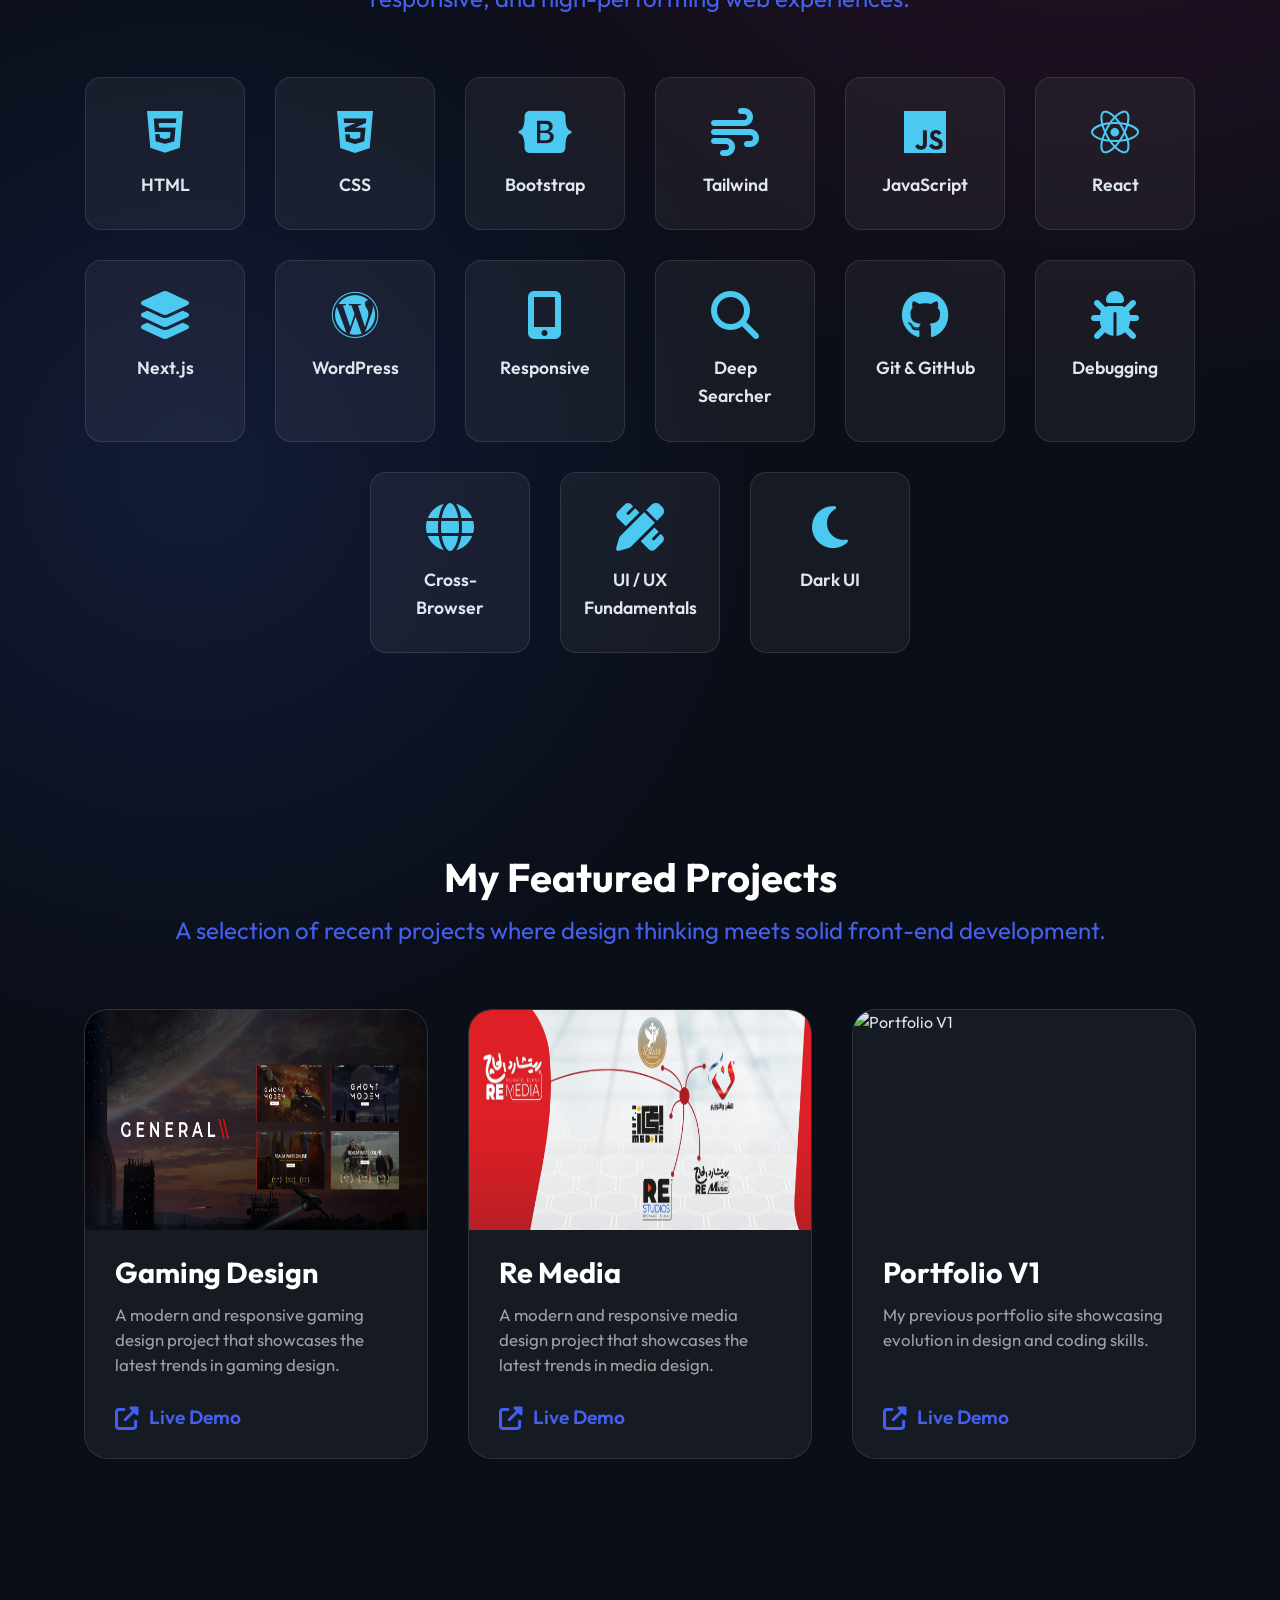
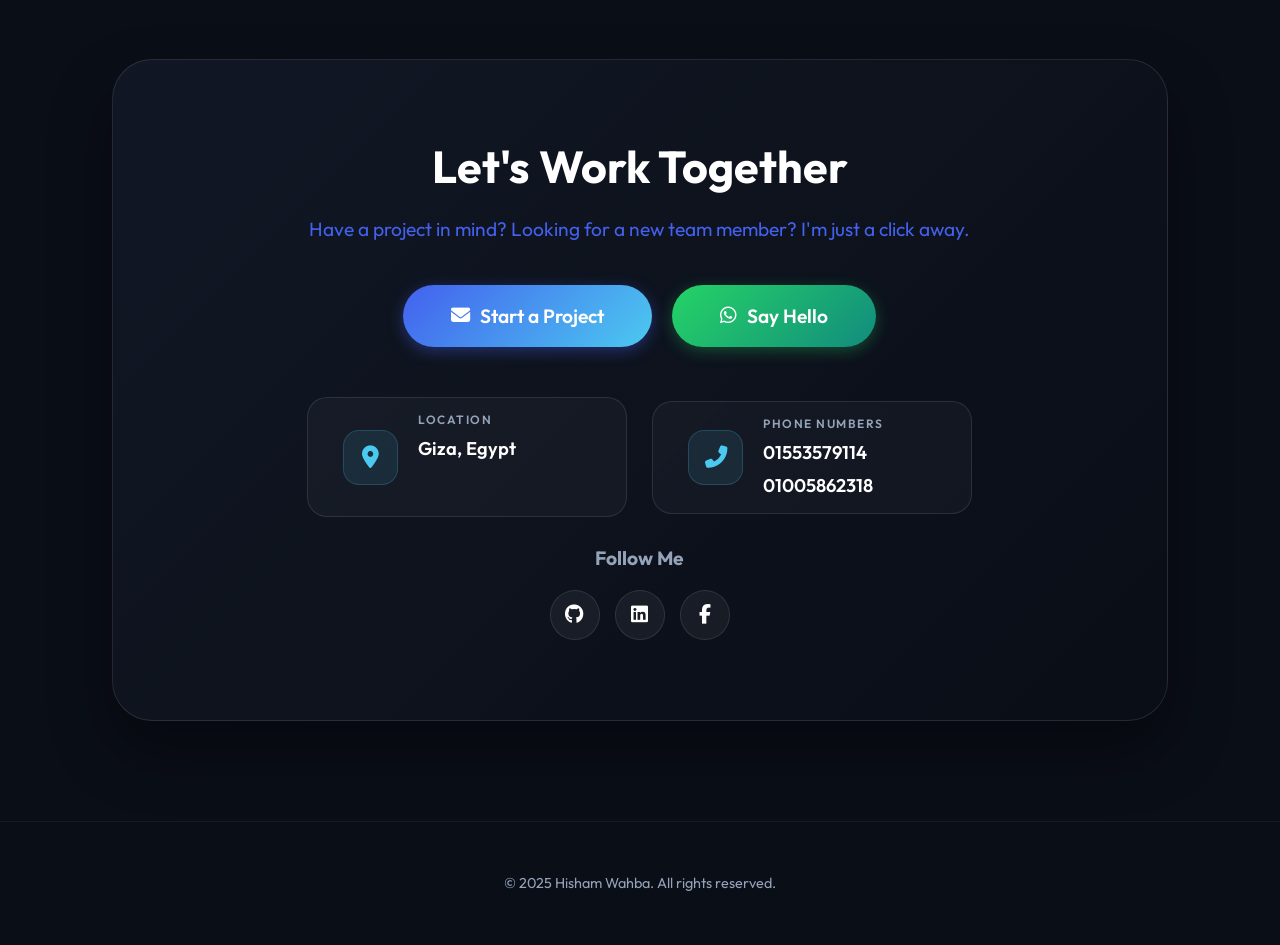
==== commit d4c540b2: "Add files via upload" ====
--- a/index.html
+++ b/index.html
@@ -196,19 +196,20 @@
           <!-- Project 2 -->
           <div class="card project-card">
             <div class="project-image">
-              <img
-                src="https://images.unsplash.com/photo-1557821552-17105176677c?auto=format&fit=crop&q=80&w=1000"
-                alt="E-Commerce Shop"
-              />
+              <img src="./img/Re Media.jpeg" alt="Re Media" />
             </div>
             <div class="card-content">
-              <h3>E-Commerce Shop</h3>
+              <h3>Re Media</h3>
               <p>
-                Full-featured online store template with cart functionality and
-                product grid.
+                A modern and responsive media design project that showcases the
+                latest trends in media design.
               </p>
               <div class="project-links">
-                <a href="#" class="project-link demo">
+                <a
+                  href="https://re-media.vercel.app/"
+                  target="_blank"
+                  class="project-link demo"
+                >
                   <i class="fas fa-external-link-alt"></i>
                   <span>Live Demo</span>
                 </a>
--- a/CSS/style.css
+++ b/CSS/style.css
@@ -547,13 +547,12 @@
   width: 100%;
   height: 220px;
   overflow: hidden;
-  border-bottom: 2px solid var(--glass-border);
 }
 
 .project-image img {
   width: 100%;
   height: 100%;
-  object-fit: cover;
+  object-fit: fill;
   transition: transform 0.5s ease;
 }
 
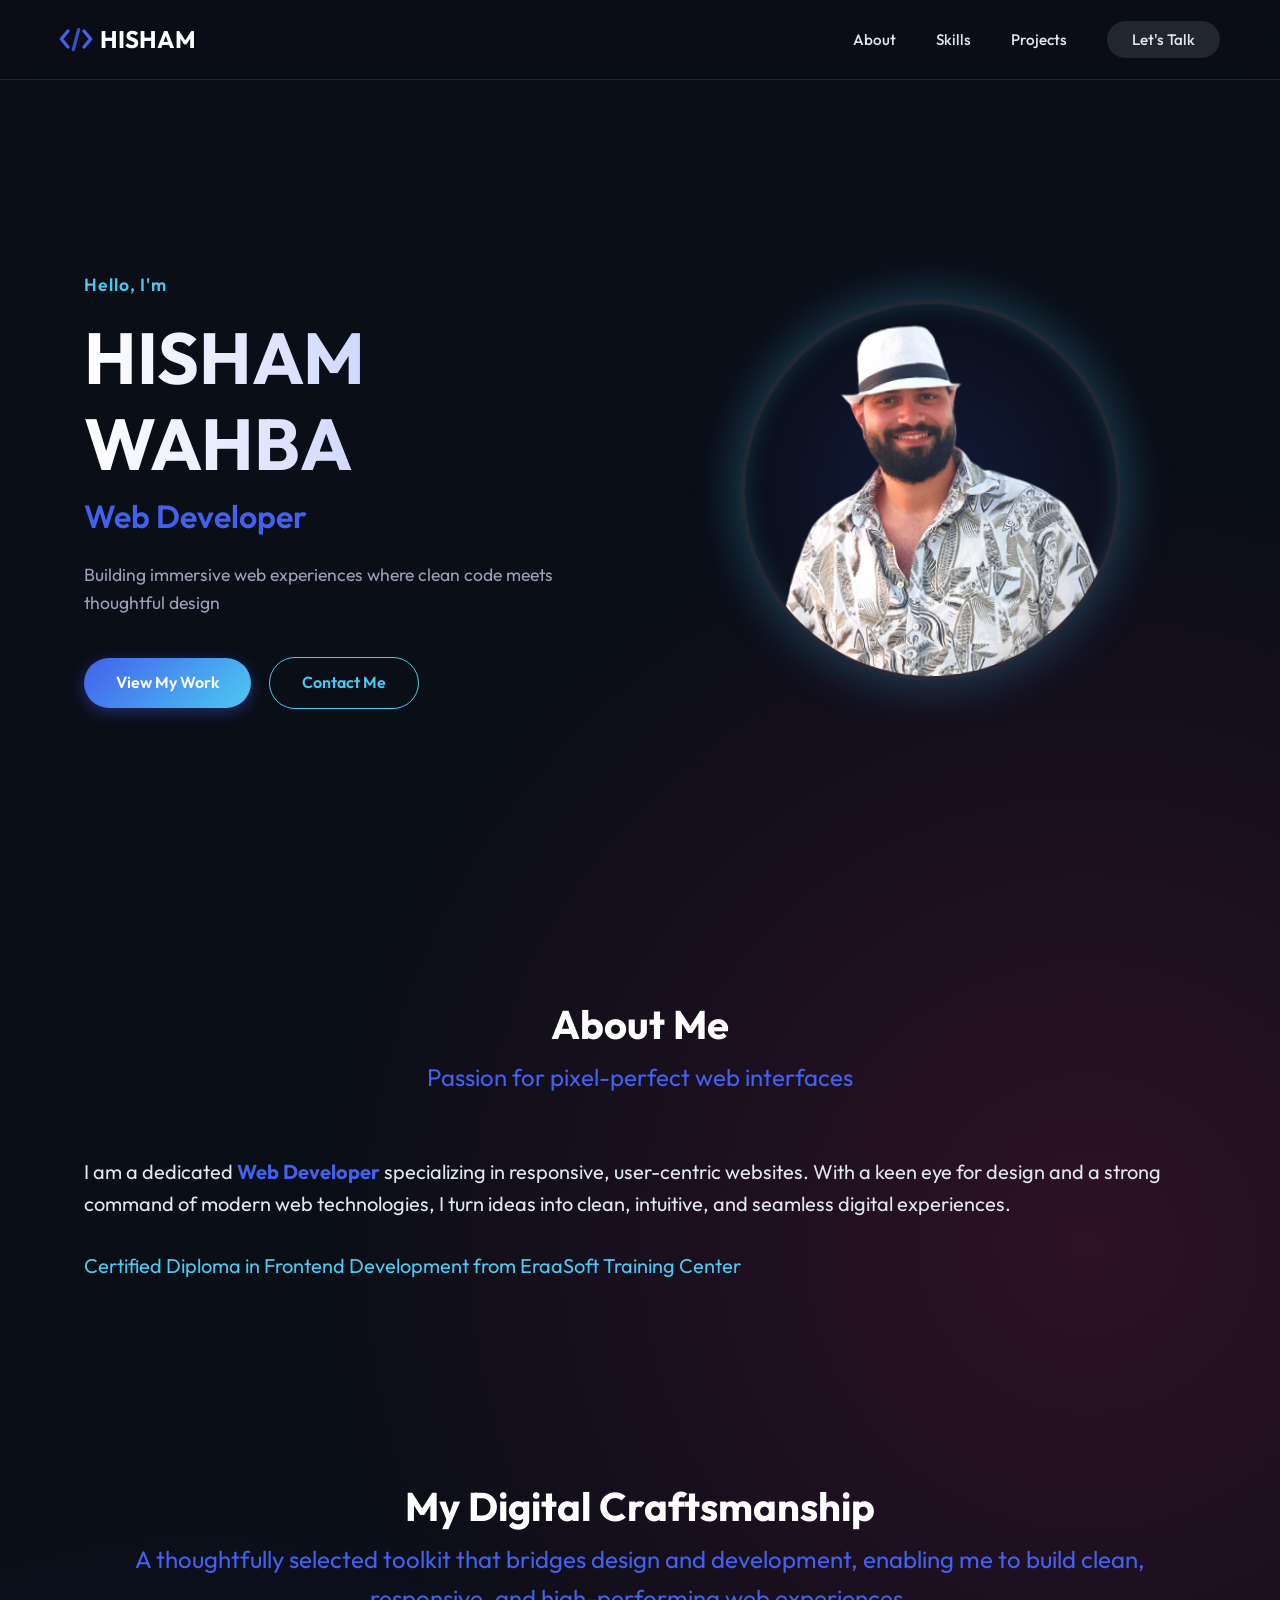
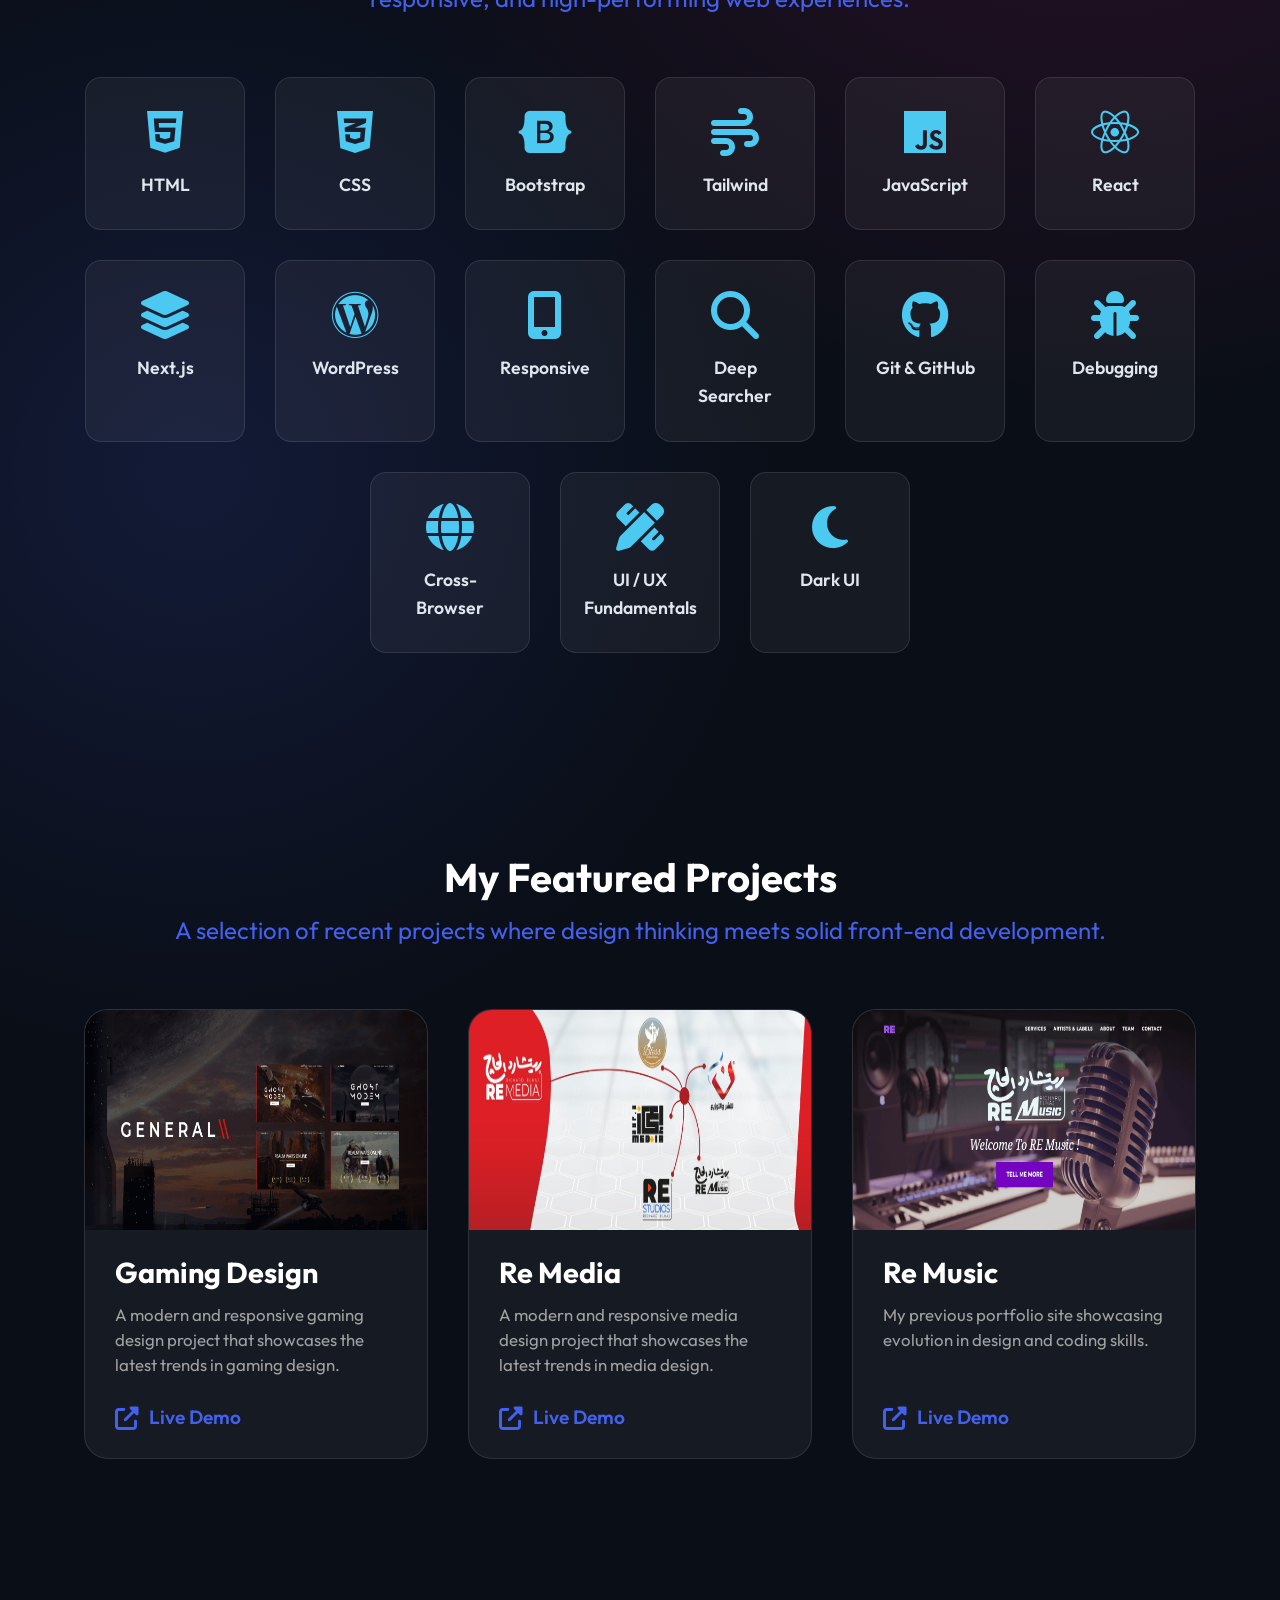
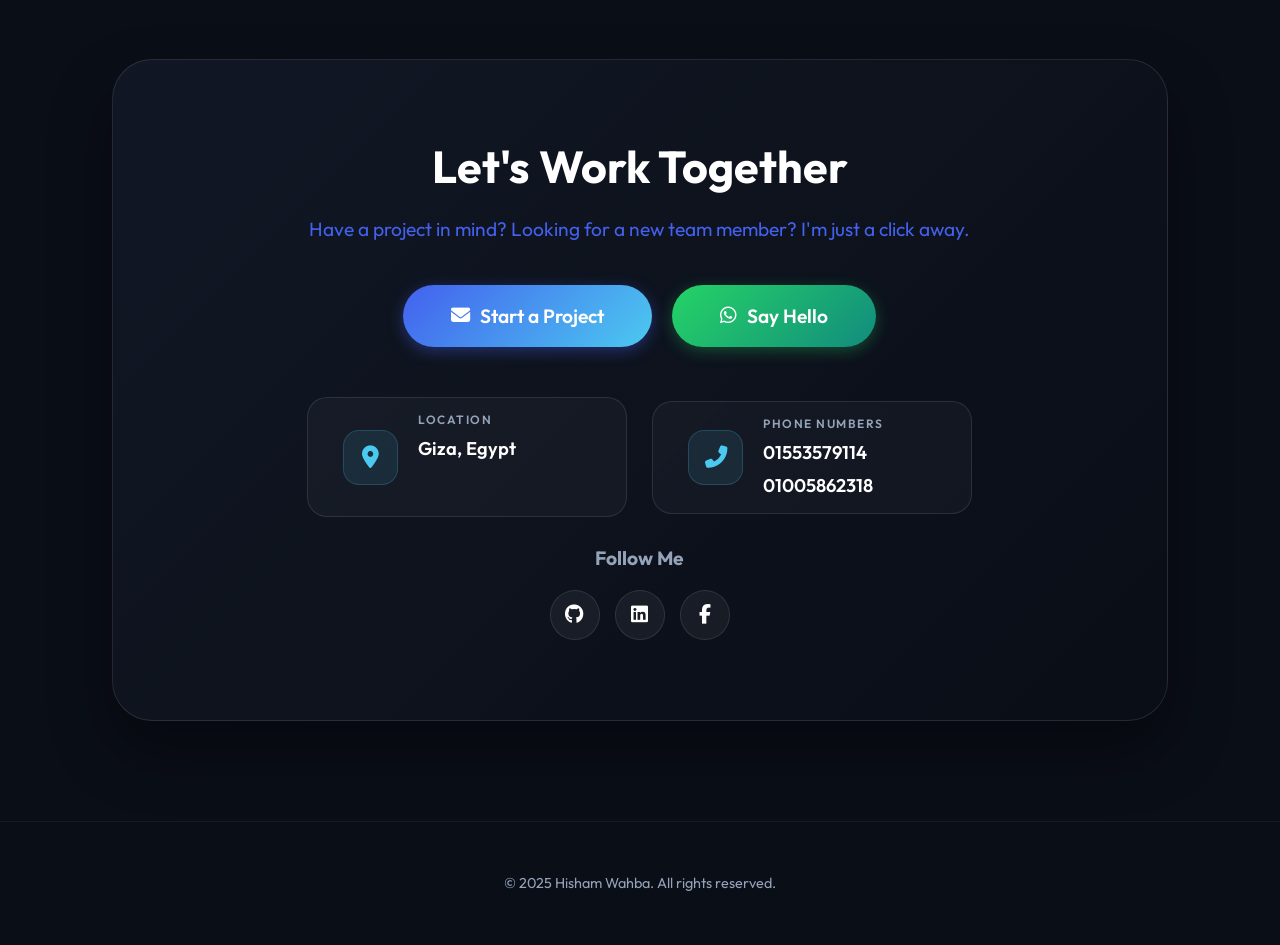
==== commit 83bc396a: "Add files via upload" ====
--- a/index.html
+++ b/index.html
@@ -219,19 +219,20 @@
           <!-- Project 3 -->
           <div class="card project-card">
             <div class="project-image">
-              <img
-                src="https://images.unsplash.com/photo-1460925895917-afdab827c52f?auto=format&fit=crop&q=80&w=1000"
-                alt="Portfolio V1"
-              />
+              <img src="./img/Re Music.png" alt="Re Music" />
             </div>
             <div class="card-content">
-              <h3>Portfolio V1</h3>
+              <h3>Re Music</h3>
               <p>
                 My previous portfolio site showcasing evolution in design and
                 coding skills.
               </p>
               <div class="project-links">
-                <a href="#" class="project-link demo">
+                <a
+                  href="https://re-music-xi.vercel.app/"
+                  target="_blank"
+                  class="project-link demo"
+                >
                   <i class="fas fa-external-link-alt"></i>
                   <span>Live Demo</span>
                 </a>
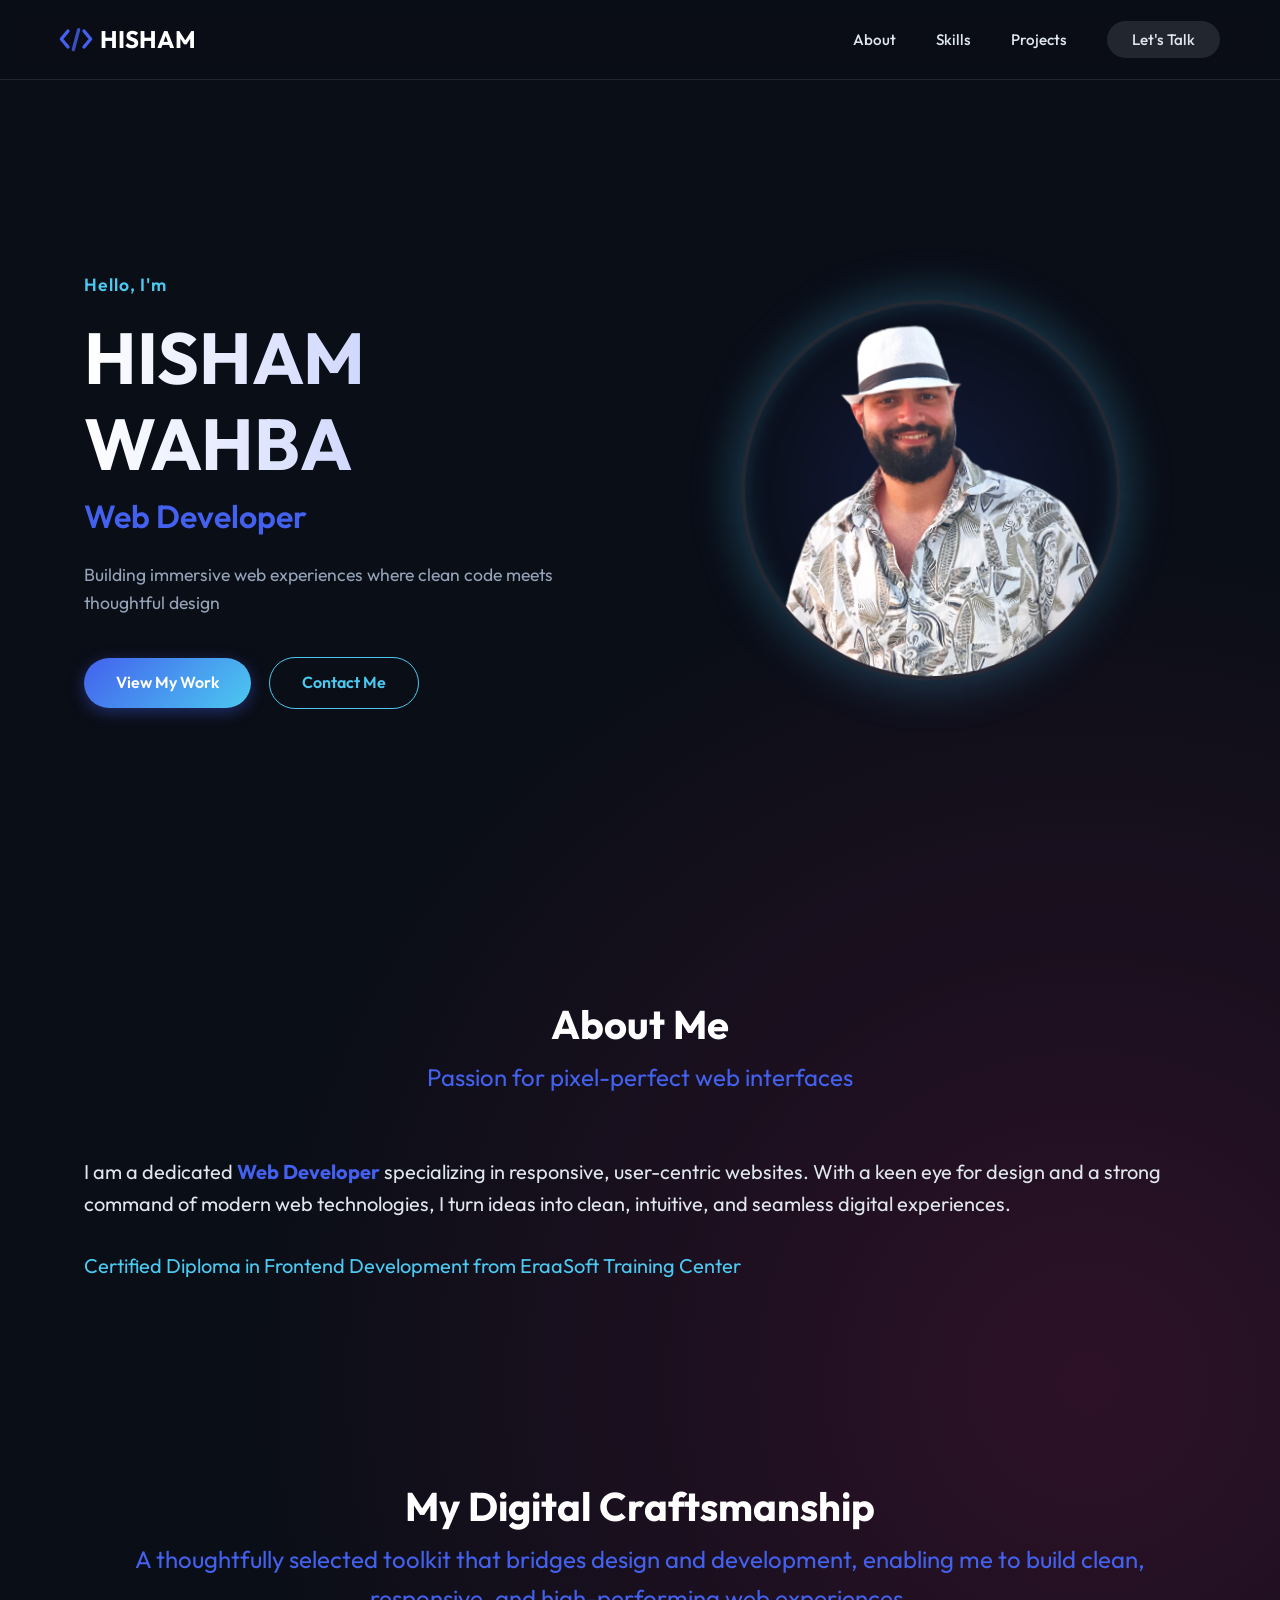
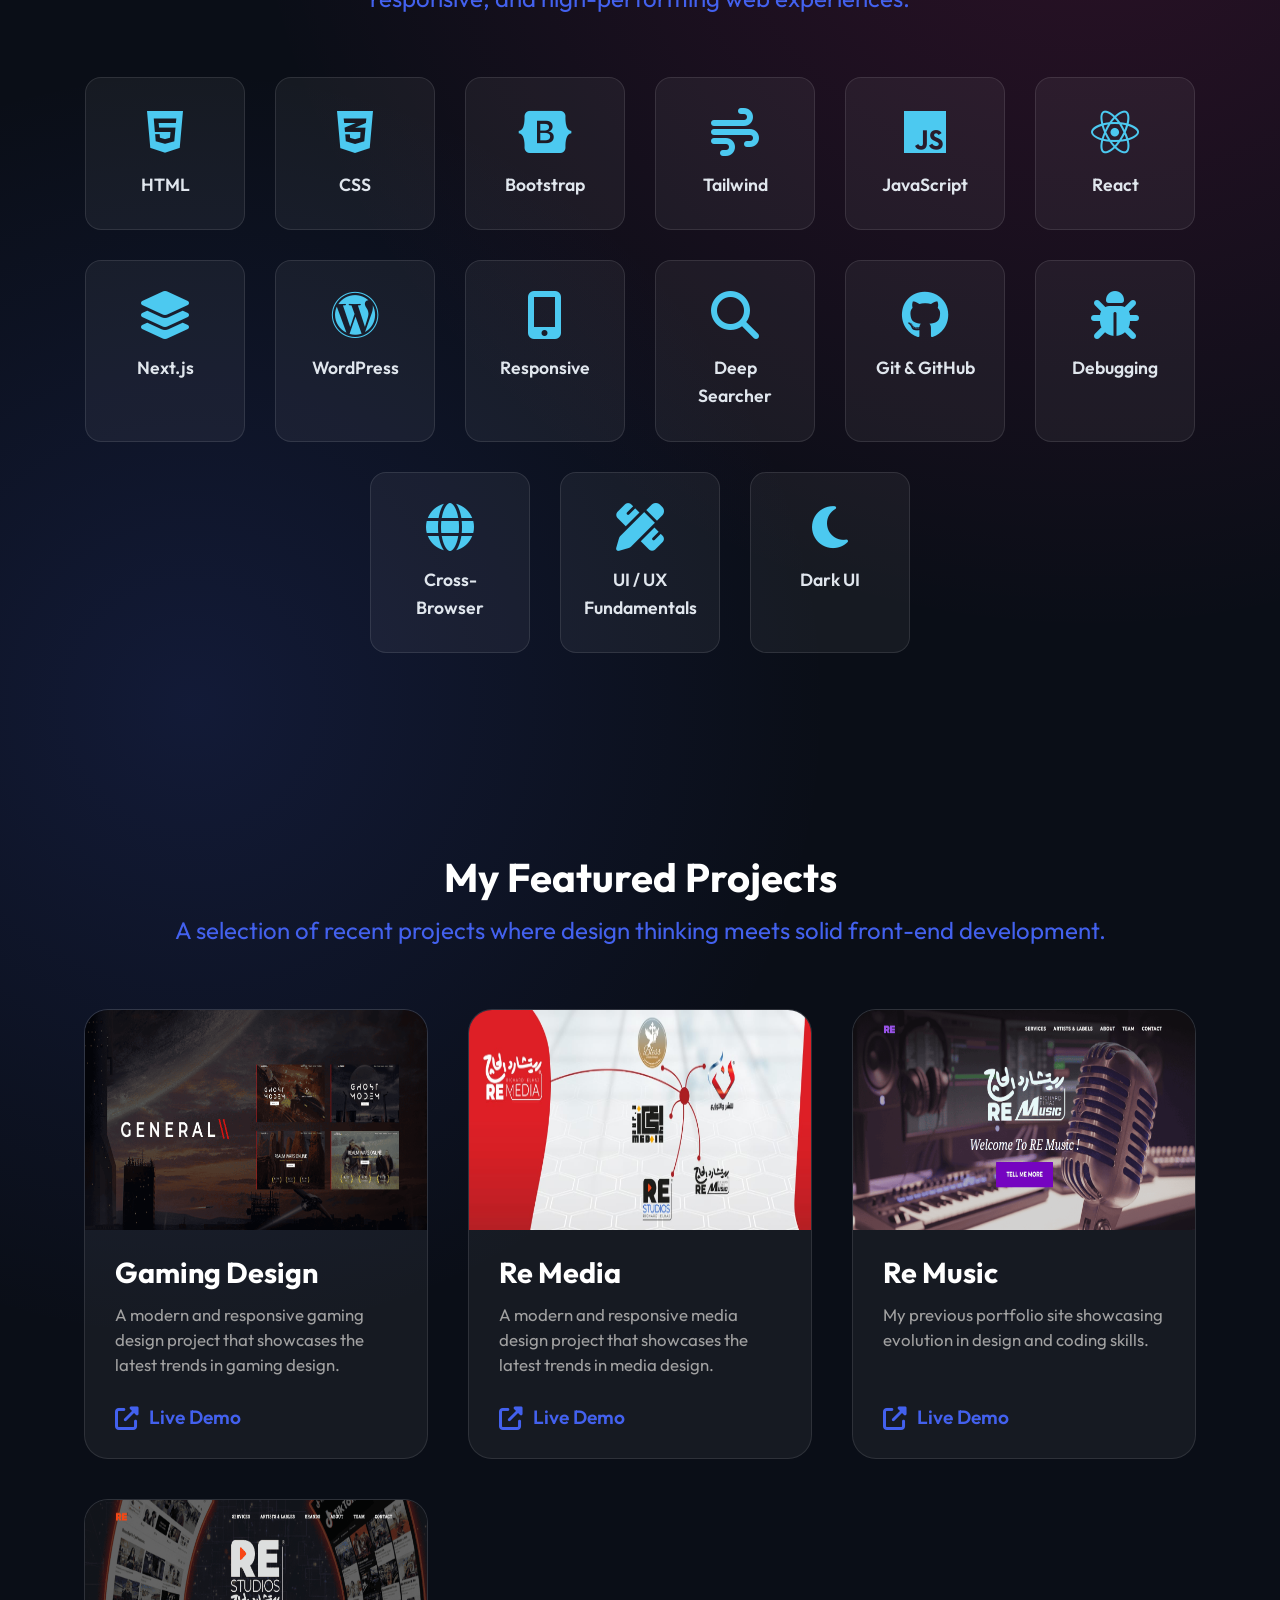
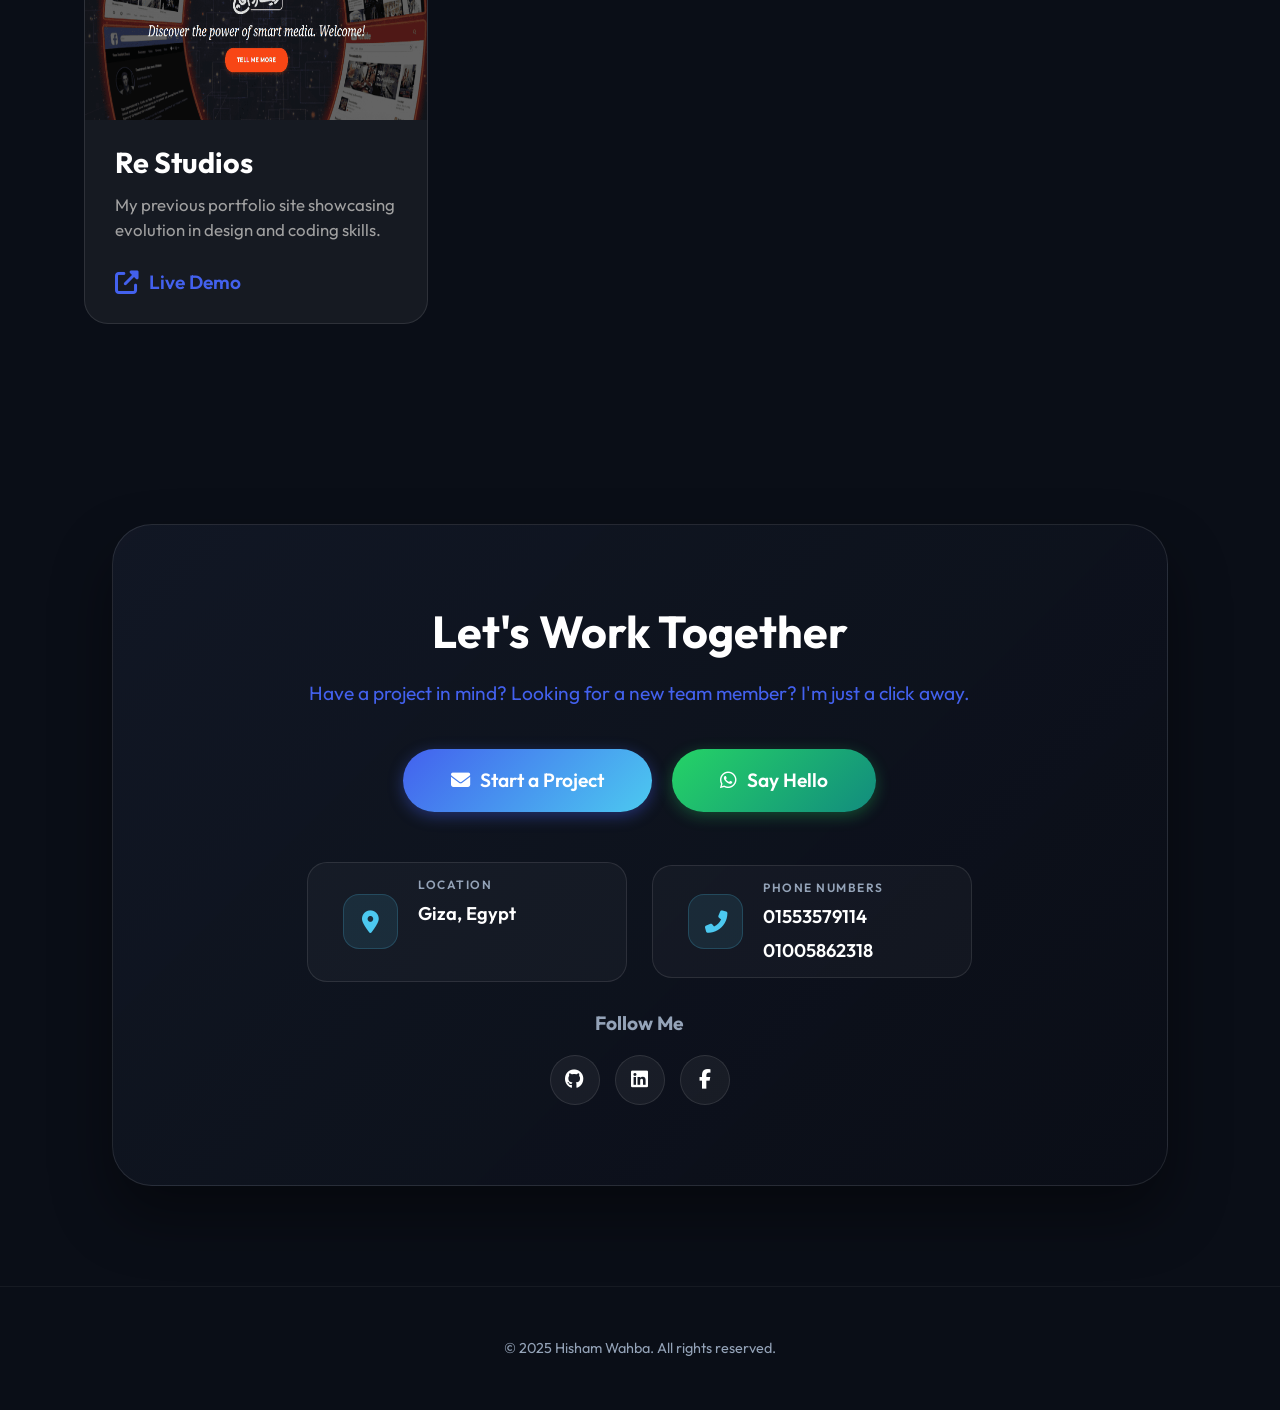
==== commit 31daa481: "Add files via upload" ====
--- a/index.html
+++ b/index.html
@@ -239,6 +239,29 @@
               </div>
             </div>
           </div>
+          <!-- Project 4 -->
+          <div class="card project-card">
+            <div class="project-image">
+              <img src="./img/Re Studios.png" alt="Re Studios" />
+            </div>
+            <div class="card-content">
+              <h3>Re Studios</h3>
+              <p>
+                My previous portfolio site showcasing evolution in design and
+                coding skills.
+              </p>
+              <div class="project-links">
+                <a
+                  href="https://re-stadios.vercel.app/"
+                  target="_blank"
+                  class="project-link demo"
+                >
+                  <i class="fas fa-external-link-alt"></i>
+                  <span>Live Demo</span>
+                </a>
+              </div>
+            </div>
+          </div>
         </div>
       </div>
     </section>
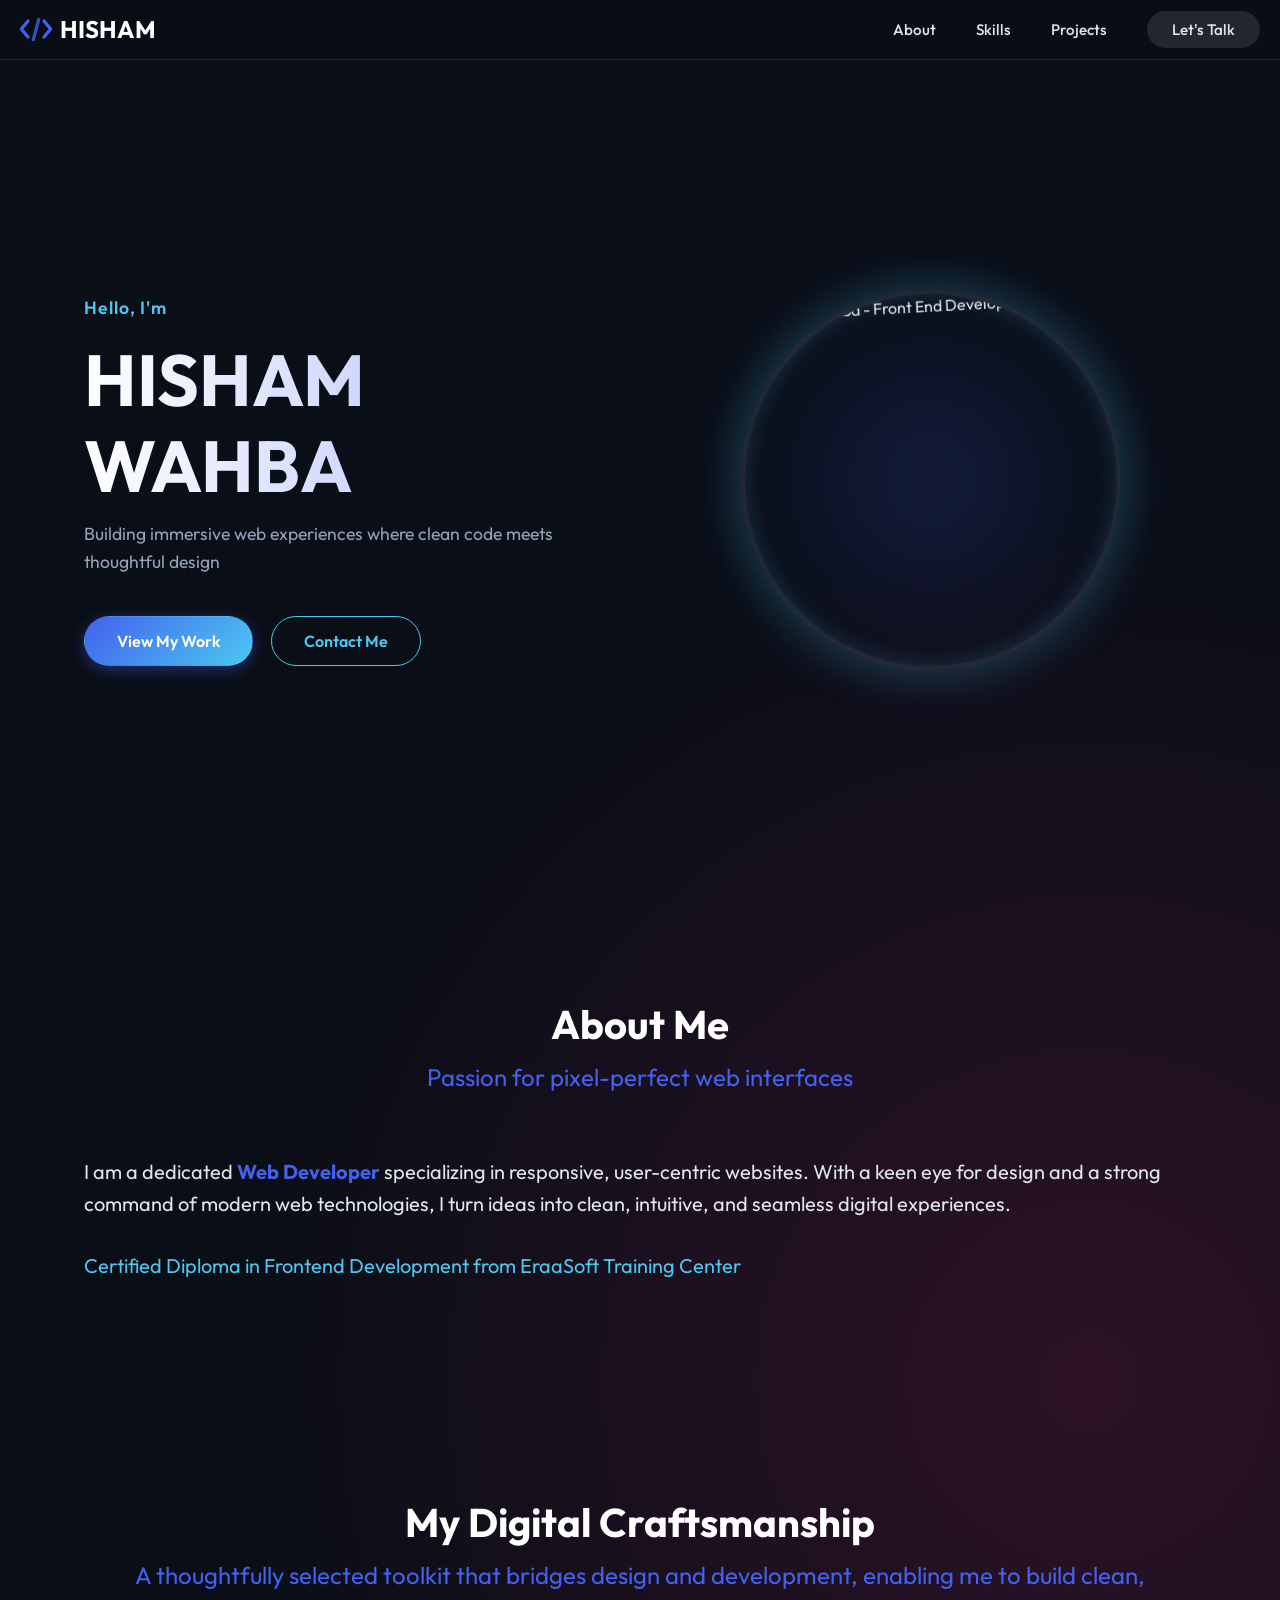
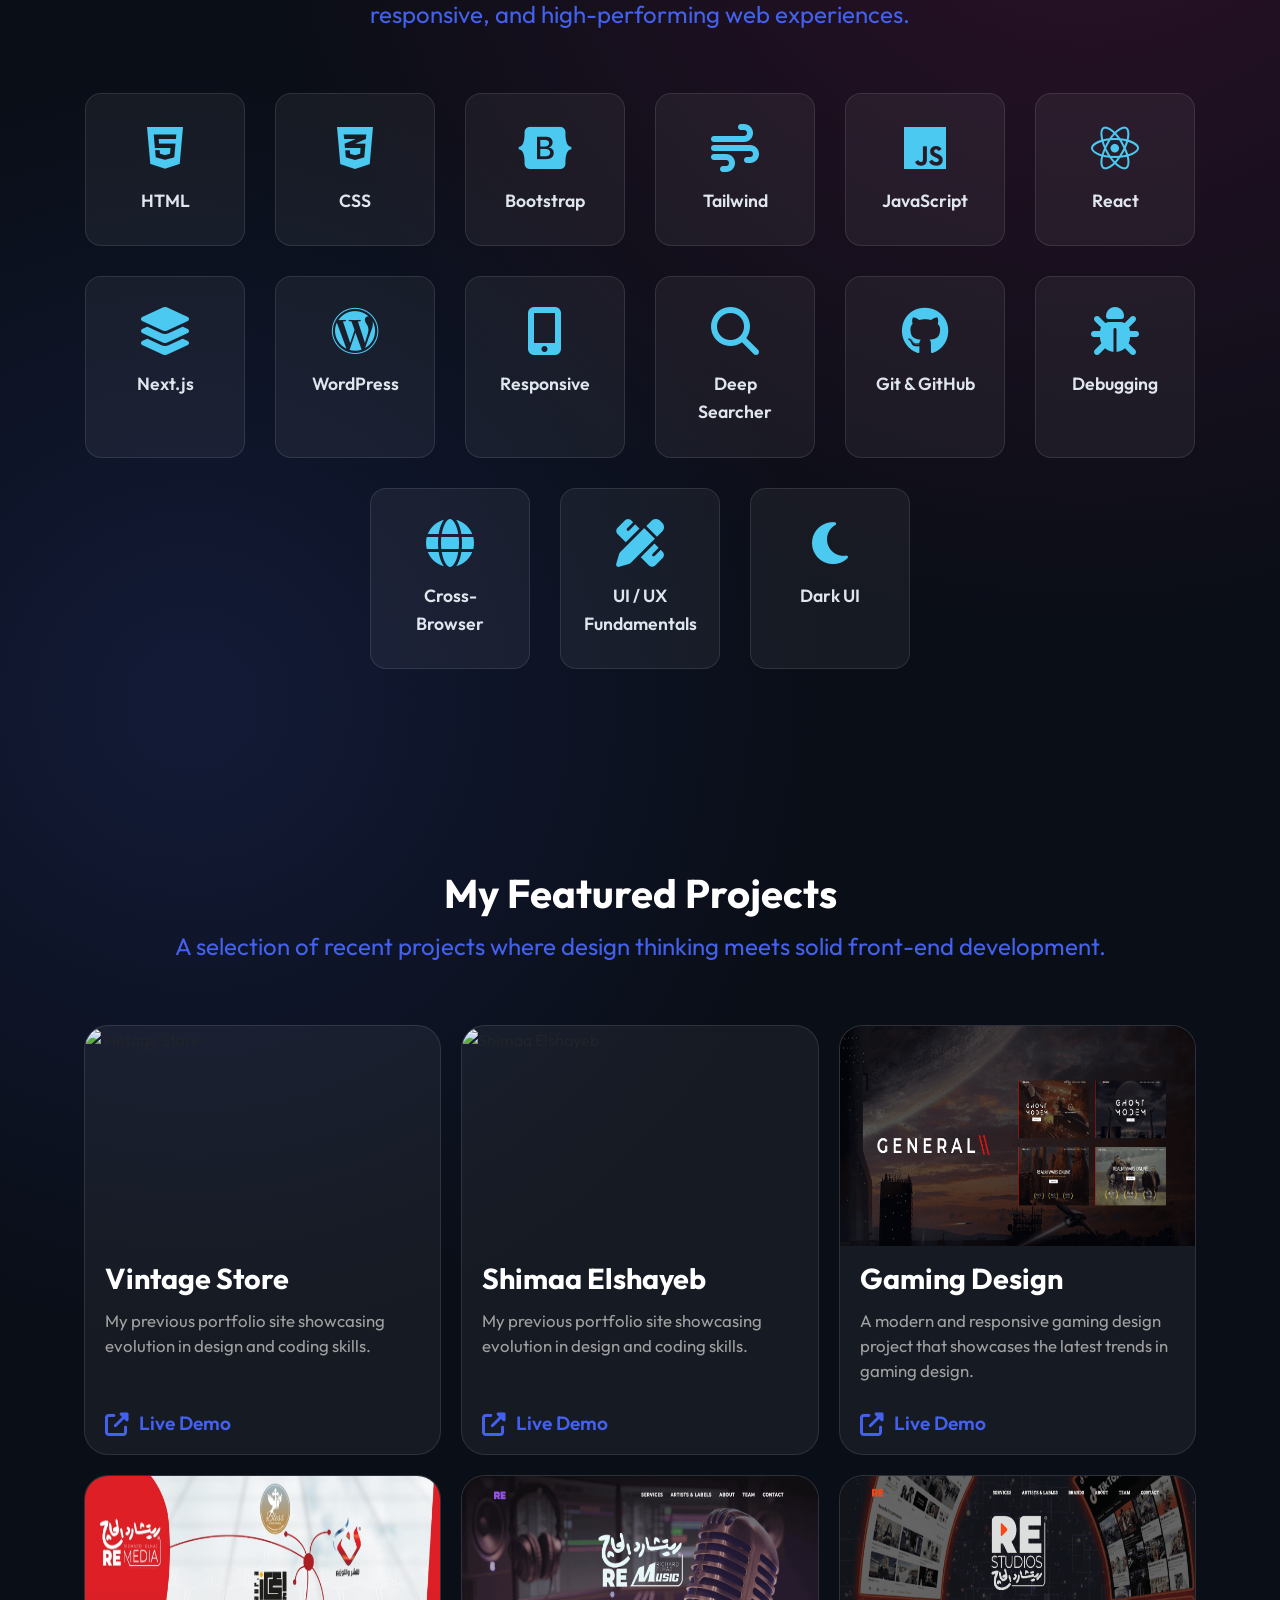
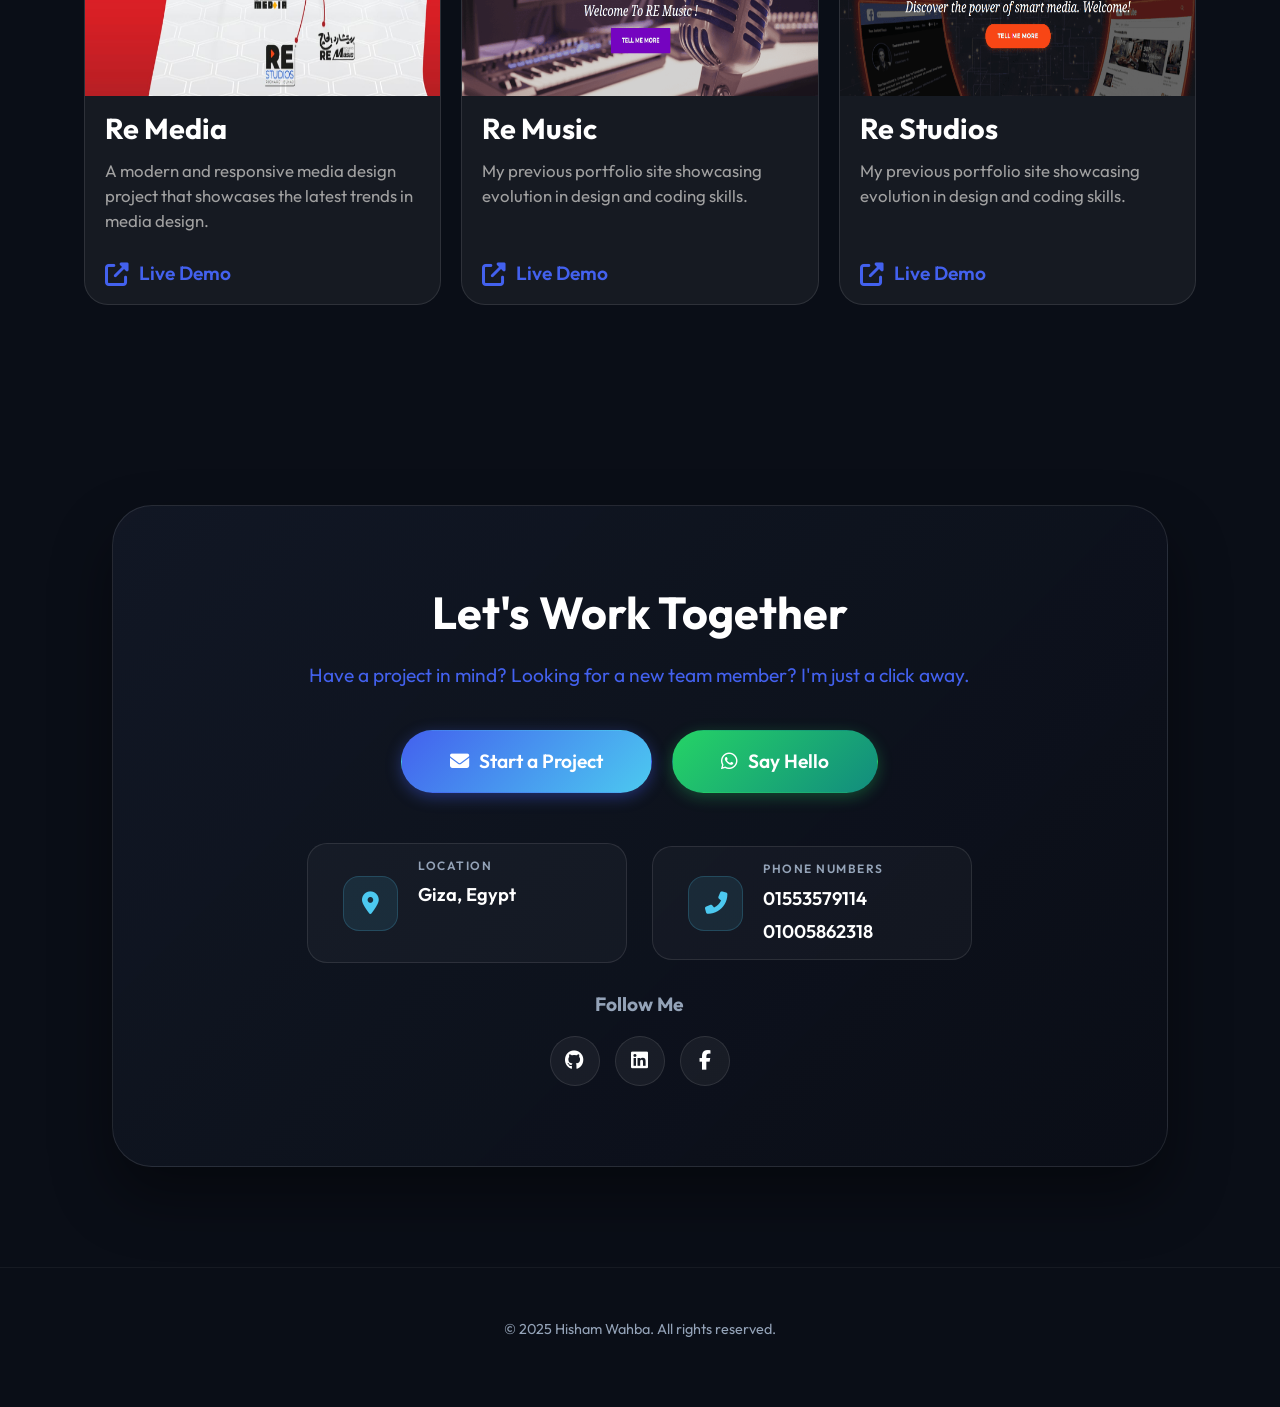
==== commit d9fcb7fa: "Add files via upload" ====
--- a/index.html
+++ b/index.html
@@ -1,351 +1,353 @@
 <!DOCTYPE html>
 <html lang="en">
-  <head>
-    <meta charset="UTF-8" />
-    <meta name="viewport" content="width=device-width, initial-scale=1.0" />
-    <title>HISHAM WAHBA</title>
-    <link rel="stylesheet" href="./CSS/style.css" />
-    <link
-      href="https://fonts.googleapis.com/css2?family=Poppins:wght@300;400;600;700&display=swap"
-      rel="stylesheet"
-    />
-    <link rel="icon" href="favicon.svg" type="image/svg+xml" />
-    <link
-      rel="stylesheet"
-      href="https://cdnjs.cloudflare.com/ajax/libs/font-awesome/6.4.0/css/all.min.css"
-    />
-  </head>
-  <body>
-    <div class="bg-animation-container"></div>
-    <nav class="navbar">
-      <div class="container nav-container">
-        <a href="#" class="logo">
-          <svg
-            xmlns="http://www.w3.org/2000/svg"
-            viewBox="0 0 24 24"
-            fill="none"
-            stroke="currentColor"
-            stroke-width="2.5"
-            stroke-linecap="round"
-            stroke-linejoin="round"
-          >
-            <polyline points="6 6 1 12 6 18"></polyline>
-            <line x1="10" y1="20" x2="14" y2="5" class="slash"></line>
-            <polyline points="18 6 23 12 18 18"></polyline>
-          </svg>
-          HISHAM
-        </a>
-        <ul class="nav-links">
-          <li><a href="#about">About</a></li>
-          <li><a href="#skills">Skills</a></li>
-          <li><a href="#projects">Projects</a></li>
-          <li><a href="#contact" class="btn-nav">Let's Talk</a></li>
-        </ul>
-        <div class="menu-toggle">
-          <span></span>
-          <span></span>
-          <span></span>
-        </div>
-      </div>
-    </nav>
-
-    <header class="hero">
-      <div class="container hero-container">
-        <div class="hero-content">
-          <span class="greeting">Hello, I'm</span>
-          <h1>HISHAM WAHBA</h1>
-          <h2 class="role">Web Developer</h2>
-          <p>
-            Building immersive web experiences where clean code meets thoughtful
-            design
-          </p>
-          <div class="actions">
-            <a href="#projects" class="btn primary">View My Work</a>
-            <a href="#contact" class="btn outline">Contact Me</a>
-          </div>
-        </div>
-        <div class="hero-visual">
-          <div class="glow-circle"></div>
-          <!-- Abstract shape or profile image placeholder -->
-          <div class="hero-image-container">
-            <img
-              src="./img/H.PNG"
-              alt="Hisham Wahba - Front End Developer"
-              class="hero-img"
-            />
-          </div>
-        </div>
-      </div>
-    </header>
-
-    <section id="about" class="about">
-      <div class="container">
-        <div class="section-header">
-          <h2>About Me</h2>
-          <p>Passion for pixel-perfect web interfaces</p>
-        </div>
-        <div class="about-content">
-          <p>
-            I am a dedicated <strong>Web Developer</strong> specializing in
-            responsive, user-centric websites. With a keen eye for design and a
-            strong command of modern web technologies, I turn ideas into clean,
-            intuitive, and seamless digital experiences.
-          </p>
-          <p class="about-content-p">
-            Certified Diploma in Frontend Development from EraaSoft Training
-            Center
-          </p>
-        </div>
-      </div>
-    </section>
-
-    <section id="skills" class="skills">
-      <div class="container">
-        <div class="section-header">
-          <h2>My Digital Craftsmanship</h2>
-          <p>
-            A thoughtfully selected toolkit that bridges design and development,
-            enabling me to build clean, responsive, and high-performing web
-            experiences.
-          </p>
-        </div>
-        <div class="skills-grid">
-          <div class="skill-card brand-html">
-            <i class="fab fa-html5"></i> <span>HTML</span>
-          </div>
-          <div class="skill-card brand-css">
-            <i class="fab fa-css3-alt"></i> <span>CSS</span>
-          </div>
-          <div class="skill-card brand-bootstrap">
-            <i class="fab fa-bootstrap"></i> <span>Bootstrap</span>
-          </div>
-          <div class="skill-card brand-tailwind">
-            <i class="fas fa-wind"></i> <span>Tailwind</span>
-          </div>
-          <div class="skill-card brand-js">
-            <i class="fab fa-js"></i> <span>JavaScript</span>
-          </div>
-          <div class="skill-card brand-react">
-            <i class="fab fa-react"></i> <span>React</span>
-          </div>
-          <div class="skill-card brand-nextjs">
-            <i class="fas fa-layer-group"></i> <span>Next.js</span>
-          </div>
-          <div class="skill-card brand-wordpress">
-            <i class="fab fa-wordpress"></i> <span>WordPress</span>
-          </div>
-          <div class="skill-card brand-responsive">
-            <i class="fas fa-mobile-alt"></i> <span>Responsive</span>
-          </div>
-          <div class="skill-card brand-search">
-            <i class="fas fa-search"></i> <span>Deep Searcher</span>
-          </div>
-          <div class="skill-card brand-git">
-            <i class="fab fa-github"></i> <span>Git & GitHub</span>
-          </div>
-          <div class="skill-card brand-debug">
-            <i class="fas fa-bug"></i> <span>Debugging</span>
-          </div>
-          <div class="skill-card brand-crossbrowser">
-            <i class="fas fa-globe"></i> <span>Cross-Browser</span>
-          </div>
-          <div class="skill-card brand-uiux">
-            <i class="fas fa-pencil-ruler"></i>
-            <span>UI / UX Fundamentals</span>
-          </div>
-          <div class="skill-card brand-darkui">
-            <i class="fas fa-moon"></i> <span>Dark UI</span>
-          </div>
-        </div>
-      </div>
-    </section>
-
-    <section id="projects" class="projects">
-      <div class="container">
-        <div class="section-header">
-          <h2>My Featured Projects</h2>
-          <p>
-            A selection of recent projects where design thinking meets solid
-            front-end development.
-          </p>
-        </div>
-        <div class="projects-grid">
-          <!-- Project 1 -->
-          <div class="card project-card">
-            <div class="project-image">
-              <img src="./img/Gaming Design.png" alt="Gaming Design" />
-            </div>
-            <div class="card-content">
-              <h3>Gaming Design</h3>
-              <p>
-                A modern and responsive gaming design project that showcases the
-                latest trends in gaming design.
-              </p>
-              <div class="project-links">
-                <a
-                  href="https://med-project-pi.vercel.app/"
-                  target="_blank"
-                  class="project-link demo"
-                >
-                  <i class="fas fa-external-link-alt"></i>
-                  <span>Live Demo</span>
-                </a>
+
+<head>
+  <meta charset="UTF-8" />
+  <meta name="viewport" content="width=device-width, initial-scale=1.0" />
+  <title>HISHAM WAHBA</title>
+  <link href="https://cdn.jsdelivr.net/npm/bootstrap@5.3.8/dist/css/bootstrap.min.css" rel="stylesheet"
+    integrity="sha384-sRIl4kxILFvY47J16cr9ZwB07vP4J8+LH7qKQnuqkuIAvNWLzeN8tE5YBujZqJLB" crossorigin="anonymous" />
+  <link rel="stylesheet" href="./CSS/style.css" />
+  <link href="https://fonts.googleapis.com/css2?family=Poppins:wght@300;400;600;700&display=swap" rel="stylesheet" />
+  <link rel="icon" href="favicon.svg" type="image/svg+xml" />
+  <link rel="stylesheet" href="https://cdnjs.cloudflare.com/ajax/libs/font-awesome/6.4.0/css/all.min.css" />
+</head>
+
+<body>
+  <div class="bg-animation-container"></div>
+  <nav class="navbar">
+    <div class="container nav-container">
+      <a href="#" class="logo">
+        <svg xmlns="http://www.w3.org/2000/svg" viewBox="0 0 24 24" fill="none" stroke="currentColor" stroke-width="2.5"
+          stroke-linecap="round" stroke-linejoin="round">
+          <polyline points="6 6 1 12 6 18"></polyline>
+          <line x1="10" y1="20" x2="14" y2="5" class="slash"></line>
+          <polyline points="18 6 23 12 18 18"></polyline>
+        </svg>
+        HISHAM
+      </a>
+      <ul class="nav-links">
+        <li><a href="#about">About</a></li>
+        <li><a href="#skills">Skills</a></li>
+        <li><a href="#projects">Projects</a></li>
+        <li><a href="#contact" class="btn-nav">Let's Talk</a></li>
+      </ul>
+      <div class="menu-toggle">
+        <span></span>
+        <span></span>
+        <span></span>
+      </div>
+    </div>
+  </nav>
+
+  <header class="hero">
+    <div class="container hero-container">
+      <div class="hero-content">
+        <span class="greeting">Hello, I'm</span>
+        <h1>HISHAM WAHBA</h1>
+        <span class="role fs-1 fw-semibold" id="typing"></span>
+        <p>
+          Building immersive web experiences where clean code meets thoughtful
+          design
+        </p>
+        <div class="actions">
+          <a href="#projects" class="btn primary">View My Work</a>
+          <a href="#contact" class="btn outline">Contact Me</a>
+        </div>
+      </div>
+      <div class="hero-visual">
+        <div class="glow-circle"></div>
+        <!-- Abstract shape or profile image placeholder -->
+        <div class="hero-image-container">
+          <img src="./img/H.webp" loading="eager" alt="Hisham Wahba - Front End Developer" class="hero-img" />
+        </div>
+      </div>
+    </div>
+  </header>
+
+  <section id="about" class="about">
+    <div class="container">
+      <div class="section-header">
+        <h2>About Me</h2>
+        <p>Passion for pixel-perfect web interfaces</p>
+      </div>
+      <div class="about-content">
+        <p>
+          I am a dedicated <strong>Web Developer</strong> specializing in
+          responsive, user-centric websites. With a keen eye for design and a
+          strong command of modern web technologies, I turn ideas into clean,
+          intuitive, and seamless digital experiences.
+        </p>
+        <p class="about-content-p">
+          Certified Diploma in Frontend Development from EraaSoft Training
+          Center
+        </p>
+      </div>
+    </div>
+  </section>
+
+  <section id="skills" class="skills">
+    <div class="container">
+      <div class="section-header">
+        <h2>My Digital Craftsmanship</h2>
+        <p>
+          A thoughtfully selected toolkit that bridges design and development,
+          enabling me to build clean, responsive, and high-performing web
+          experiences.
+        </p>
+      </div>
+      <div class="skills-grid">
+        <div class="skill-card brand-html">
+          <i class="fab fa-html5"></i> <span>HTML</span>
+        </div>
+        <div class="skill-card brand-css">
+          <i class="fab fa-css3-alt"></i> <span>CSS</span>
+        </div>
+        <div class="skill-card brand-bootstrap">
+          <i class="fab fa-bootstrap"></i> <span>Bootstrap</span>
+        </div>
+        <div class="skill-card brand-tailwind">
+          <i class="fas fa-wind"></i> <span>Tailwind</span>
+        </div>
+        <div class="skill-card brand-js">
+          <i class="fab fa-js"></i> <span>JavaScript</span>
+        </div>
+        <div class="skill-card brand-react">
+          <i class="fab fa-react"></i> <span>React</span>
+        </div>
+        <div class="skill-card brand-nextjs">
+          <i class="fas fa-layer-group"></i> <span>Next.js</span>
+        </div>
+        <div class="skill-card brand-wordpress">
+          <i class="fab fa-wordpress"></i> <span>WordPress</span>
+        </div>
+        <div class="skill-card brand-responsive">
+          <i class="fas fa-mobile-alt"></i> <span>Responsive</span>
+        </div>
+        <div class="skill-card brand-search">
+          <i class="fas fa-search"></i> <span>Deep Searcher</span>
+        </div>
+        <div class="skill-card brand-git">
+          <i class="fab fa-github"></i> <span>Git & GitHub</span>
+        </div>
+        <div class="skill-card brand-debug">
+          <i class="fas fa-bug"></i> <span>Debugging</span>
+        </div>
+        <div class="skill-card brand-crossbrowser">
+          <i class="fas fa-globe"></i> <span>Cross-Browser</span>
+        </div>
+        <div class="skill-card brand-uiux">
+          <i class="fas fa-pencil-ruler"></i>
+          <span>UI / UX Fundamentals</span>
+        </div>
+        <div class="skill-card brand-darkui">
+          <i class="fas fa-moon"></i> <span>Dark UI</span>
+        </div>
+      </div>
+    </div>
+  </section>
+
+  <section id="projects" class="projects">
+    <div class="container">
+      <div class="section-header">
+        <h2>My Featured Projects</h2>
+        <p>
+          A selection of recent projects where design thinking meets solid
+          front-end development.
+        </p>
+      </div>
+      <div class="projects-grid">
+        <!-- Project 1 -->
+        <div class="card project-card">
+          <div class="project-image">
+            <img src="./img/vintage.png" loading="lazy" alt="Vintage Store" />
+          </div>
+          <div class="card-content">
+            <h3>Vintage Store</h3>
+            <p>
+              My previous portfolio site showcasing evolution in design and
+              coding skills.
+            </p>
+            <div class="project-links">
+              <a href="https://vintage-store-sigma.vercel.app/" target="_blank" class="project-link demo">
+                <i class="fas fa-external-link-alt"></i>
+                <span>Live Demo</span>
+              </a>
+            </div>
+          </div>
+        </div>
+        <!-- Project 2 -->
+        <div class="card project-card">
+          <div class="project-image">
+            <img src="./img/Shimaa Elshayeb.png" loading="lazy" alt="Shimaa Elshayeb" />
+          </div>
+          <div class="card-content">
+            <h3>Shimaa Elshayeb</h3>
+            <p>
+              My previous portfolio site showcasing evolution in design and
+              coding skills.
+            </p>
+            <div class="project-links">
+              <a href="https://shaymaa-elshayeb.vercel.app/" target="_blank" class="project-link demo">
+                <i class="fas fa-external-link-alt"></i>
+                <span>Live Demo</span>
+              </a>
+            </div>
+          </div>
+        </div>
+        <!-- Project 3 -->
+        <div class="card project-card">
+          <div class="project-image">
+            <img src="./img/Gaming Design.png" loading="lazy" alt="Gaming Design" />
+          </div>
+          <div class="card-content">
+            <h3>Gaming Design</h3>
+            <p>
+              A modern and responsive gaming design project that showcases the
+              latest trends in gaming design.
+            </p>
+            <div class="project-links">
+              <a href="https://med-project-pi.vercel.app/" target="_blank" class="project-link demo">
+                <i class="fas fa-external-link-alt"></i>
+                <span>Live Demo</span>
+              </a>
+            </div>
+          </div>
+        </div>
+        <!-- Project 4 -->
+        <div class="card project-card">
+          <div class="project-image">
+            <img src="./img/Re Media.jpeg" loading="lazy" alt="Re Media" />
+          </div>
+          <div class="card-content">
+            <h3>Re Media</h3>
+            <p>
+              A modern and responsive media design project that showcases the
+              latest trends in media design.
+            </p>
+            <div class="project-links">
+              <a href="https://re-media.vercel.app/" target="_blank" class="project-link demo">
+                <i class="fas fa-external-link-alt"></i>
+                <span>Live Demo</span>
+              </a>
+            </div>
+          </div>
+        </div>
+        <!-- Project 5 -->
+        <div class="card project-card">
+          <div class="project-image">
+            <img src="./img/Re Music.png" loading="lazy" alt="Re Music" />
+          </div>
+          <div class="card-content">
+            <h3>Re Music</h3>
+            <p>
+              My previous portfolio site showcasing evolution in design and
+              coding skills.
+            </p>
+            <div class="project-links">
+              <a href="https://re-music-xi.vercel.app/" target="_blank" class="project-link demo">
+                <i class="fas fa-external-link-alt"></i>
+                <span>Live Demo</span>
+              </a>
+            </div>
+          </div>
+        </div>
+        <!-- Project 6 -->
+        <div class="card project-card">
+          <div class="project-image">
+            <img src="./img/Re Studios.png" loading="lazy" alt="Re Studios" />
+          </div>
+          <div class="card-content">
+            <h3>Re Studios</h3>
+            <p>
+              My previous portfolio site showcasing evolution in design and
+              coding skills.
+            </p>
+            <div class="project-links">
+              <a href="https://re-stadios.vercel.app/" target="_blank" class="project-link demo">
+                <i class="fas fa-external-link-alt"></i>
+                <span>Live Demo</span>
+              </a>
+            </div>
+          </div>
+        </div>
+      </div>
+    </div>
+  </section>
+
+  <section id="contact" class="contact">
+    <div class="container contact-container">
+      <div class="contact-box">
+        <h2>Let's Work Together</h2>
+        <p>
+          Have a project in mind? Looking for a new team member? I'm just a
+          click away.
+        </p>
+
+        <div class="contact-actions">
+          <div class="main-buttons">
+            <a href="mailto:hisham.wahba@richardelhaj.media" class="btn primary big-btn">
+              <i class="fas fa-envelope"></i> Start a Project
+            </a>
+            <a href="https://wa.me/2001553579114" target="_blank" class="btn whatsapp big-btn">
+              <i class="fab fa-whatsapp"></i> Say Hello
+            </a>
+          </div>
+
+          <div class="contact-meta">
+            <div class="meta-item">
+              <i class="fas fa-map-marker-alt"></i>
+              <div class="meta-text">
+                <span>Location</span>
+                <p>Giza, Egypt</p>
               </div>
             </div>
-          </div>
-          <!-- Project 2 -->
-          <div class="card project-card">
-            <div class="project-image">
-              <img src="./img/Re Media.jpeg" alt="Re Media" />
-            </div>
-            <div class="card-content">
-              <h3>Re Media</h3>
-              <p>
-                A modern and responsive media design project that showcases the
-                latest trends in media design.
-              </p>
-              <div class="project-links">
-                <a
-                  href="https://re-media.vercel.app/"
-                  target="_blank"
-                  class="project-link demo"
-                >
-                  <i class="fas fa-external-link-alt"></i>
-                  <span>Live Demo</span>
-                </a>
-              </div>
-            </div>
-          </div>
-          <!-- Project 3 -->
-          <div class="card project-card">
-            <div class="project-image">
-              <img src="./img/Re Music.png" alt="Re Music" />
-            </div>
-            <div class="card-content">
-              <h3>Re Music</h3>
-              <p>
-                My previous portfolio site showcasing evolution in design and
-                coding skills.
-              </p>
-              <div class="project-links">
-                <a
-                  href="https://re-music-xi.vercel.app/"
-                  target="_blank"
-                  class="project-link demo"
-                >
-                  <i class="fas fa-external-link-alt"></i>
-                  <span>Live Demo</span>
-                </a>
-              </div>
-            </div>
-          </div>
-          <!-- Project 4 -->
-          <div class="card project-card">
-            <div class="project-image">
-              <img src="./img/Re Studios.png" alt="Re Studios" />
-            </div>
-            <div class="card-content">
-              <h3>Re Studios</h3>
-              <p>
-                My previous portfolio site showcasing evolution in design and
-                coding skills.
-              </p>
-              <div class="project-links">
-                <a
-                  href="https://re-stadios.vercel.app/"
-                  target="_blank"
-                  class="project-link demo"
-                >
-                  <i class="fas fa-external-link-alt"></i>
-                  <span>Live Demo</span>
-                </a>
-              </div>
-            </div>
-          </div>
-        </div>
-      </div>
-    </section>
-
-    <section id="contact" class="contact">
-      <div class="container contact-container">
-        <div class="contact-box">
-          <h2>Let's Work Together</h2>
-          <p>
-            Have a project in mind? Looking for a new team member? I'm just a
-            click away.
-          </p>
-
-          <div class="contact-actions">
-            <div class="main-buttons">
-              <a
-                href="mailto:hisham.wahba@richardelhaj.media"
-                class="btn primary big-btn"
-              >
-                <i class="fas fa-envelope"></i> Start a Project
-              </a>
-              <a
-                href="https://wa.me/2001553579114"
-                target="_blank"
-                class="btn whatsapp big-btn"
-              >
-                <i class="fab fa-whatsapp"></i> Say Hello
-              </a>
-            </div>
-
-            <div class="contact-meta">
-              <div class="meta-item">
-                <i class="fas fa-map-marker-alt"></i>
-                <div class="meta-text">
-                  <span>Location</span>
-                  <p>Giza, Egypt</p>
+            <div class="meta-item">
+              <i class="fas fa-phone-alt"></i>
+              <div class="meta-text">
+                <span>Phone Numbers</span>
+                <div class="phone-list">
+                  <a href="tel:01553579114">01553579114</a>
+                  <a href="tel:01005862318">01005862318</a>
                 </div>
               </div>
-              <div class="meta-item">
-                <i class="fas fa-phone-alt"></i>
-                <div class="meta-text">
-                  <span>Phone Numbers</span>
-                  <div class="phone-list">
-                    <a href="tel:01553579114">01553579114</a>
-                    <a href="tel:01005862318">01005862318</a>
-                  </div>
-                </div>
-              </div>
-            </div>
-
-            <div class="social-links-container">
-              <h3>Follow Me</h3>
-              <div class="social-circles">
-                <a
-                  href="https://github.com/HISHAM-WAHBA"
-                  target="_blank"
-                  class="social-circle github"
-                  ><i class="fab fa-github"></i
-                ></a>
-                <a
-                  href="https://www.linkedin.com/in/hisham-wahba-1b8392b9/"
-                  target="_blank"
-                  class="social-circle linkedin"
-                  ><i class="fab fa-linkedin"></i
-                ></a>
-                <a
-                  href="https://www.facebook.com/HISHAM.WAHBA.77"
-                  target="_blank"
-                  class="social-circle facebook"
-                  ><i class="fab fa-facebook-f"></i
-                ></a>
-              </div>
-            </div>
-          </div>
-        </div>
-      </div>
-    </section>
-
-    <footer>
-      <div class="container">
-        <p>© 2025 Hisham Wahba. All rights reserved.</p>
-      </div>
-    </footer>
-
-    <script src="./JS/main.js"></script>
-  </body>
-</html>
+            </div>
+          </div>
+
+          <div class="social-links-container">
+            <h3>Follow Me</h3>
+            <div class="social-circles">
+              <a href="https://github.com/HISHAM-WAHBA" target="_blank" class="social-circle github"><i
+                  class="fab fa-github"></i></a>
+              <a href="https://www.linkedin.com/in/hisham-wahba-1b8392b9/" target="_blank"
+                class="social-circle linkedin"><i class="fab fa-linkedin"></i></a>
+              <a href="https://www.facebook.com/HISHAM.WAHBA.77" target="_blank" class="social-circle facebook"><i
+                  class="fab fa-facebook-f"></i></a>
+            </div>
+          </div>
+        </div>
+      </div>
+    </div>
+  </section>
+
+  <footer>
+    <div class="container">
+      <p>© 2025 Hisham Wahba. All rights reserved.</p>
+    </div>
+  </footer>
+
+  <script src="./JS/main.js"></script>
+  <script src="js/bootstrap.bundle.min.js"></script>
+  <script src="https://unpkg.com/typed.js@2.1.0/dist/typed.umd.js"></script>
+  <script>
+    var typed = new Typed("#typing", {
+      strings: ["Web Developer", "Designer", "Freelancer"],
+      typeSpeed: 100,
+      backSpeed: 50,
+      loop: true,
+      cursorChar: "|",
+    });
+  </script>
+</body>
+
+</html>
--- a/CSS/style.css
+++ b/CSS/style.css
@@ -16,7 +16,7 @@
   );
   --glass-border: 1px solid rgba(255, 255, 255, 0.1);
   --shadow-lg: 0 10px 30px -10px rgba(2, 12, 27, 0.7);
-  --nav-height: 80px;
+  --nav-height: 60px;
 }
 
 * {
@@ -32,7 +32,8 @@
   font-family: "Outfit", sans-serif;
   line-height: 1.6;
   overflow-x: hidden;
-  background-image: radial-gradient(
+  background-image:
+    radial-gradient(
       circle at 15% 50%,
       rgba(67, 97, 238, 0.15) 0%,
       transparent 25%
@@ -71,7 +72,7 @@
 
 .container {
   width: 90%;
-  max-width: 1200px;
+  max-width: 1500px;
   margin: 0 auto;
   padding: 0 20px;
 }
@@ -177,6 +178,7 @@
   display: flex;
   gap: 40px;
   align-items: center;
+  margin: 0%;
 }
 
 .nav-links a {
@@ -318,6 +320,12 @@
   margin-bottom: 40px;
 }
 
+/* typed-cursor */
+.typed-cursor {
+  font-size: 2.5rem;
+  animation: blink 1s infinite;
+}
+
 /* Hero Visual Animation */
 .hero-visual {
   position: relative;
@@ -353,7 +361,8 @@
   object-fit: cover;
   border-radius: 50%;
   border: 4px solid rgba(255, 255, 255, 0.1);
-  box-shadow: 0 0 50px rgba(76, 201, 240, 0.3),
+  box-shadow:
+    0 0 50px rgba(76, 201, 240, 0.3),
     inset 0 0 20px rgba(76, 201, 240, 0.2);
   transform: rotate(-3deg);
   animation: floatImage 6s ease-in-out infinite;
@@ -520,8 +529,8 @@
 /* Projects Section */
 .projects-grid {
   display: grid;
-  grid-template-columns: repeat(auto-fit, minmax(280px, 1fr));
-  gap: 40px;
+  grid-template-columns: repeat(auto-fit, minmax(300px, 1fr));
+  gap: 20px;
 }
 
 .project-card {
@@ -561,7 +570,7 @@
 }
 
 .card-content {
-  padding: 25px 30px;
+  padding: 15px 20px;
   display: flex;
   flex-direction: column;
   flex-grow: 1;
@@ -765,7 +774,9 @@
   background: rgba(255, 255, 255, 0.08);
   transform: translateY(-8px);
   border-color: var(--primary);
-  box-shadow: 0 15px 35px rgba(0, 0, 0, 0.3), 0 0 20px rgba(76, 201, 240, 0.1);
+  box-shadow:
+    0 15px 35px rgba(0, 0, 0, 0.3),
+    0 0 20px rgba(76, 201, 240, 0.1);
 }
 
 .meta-item i {
@@ -1016,7 +1027,9 @@
 .fade-in {
   opacity: 0;
   transform: translateY(30px);
-  transition: opacity 0.6s ease-out, transform 0.6s ease-out;
+  transition:
+    opacity 0.6s ease-out,
+    transform 0.6s ease-out;
 }
 
 .fade-in.visible {
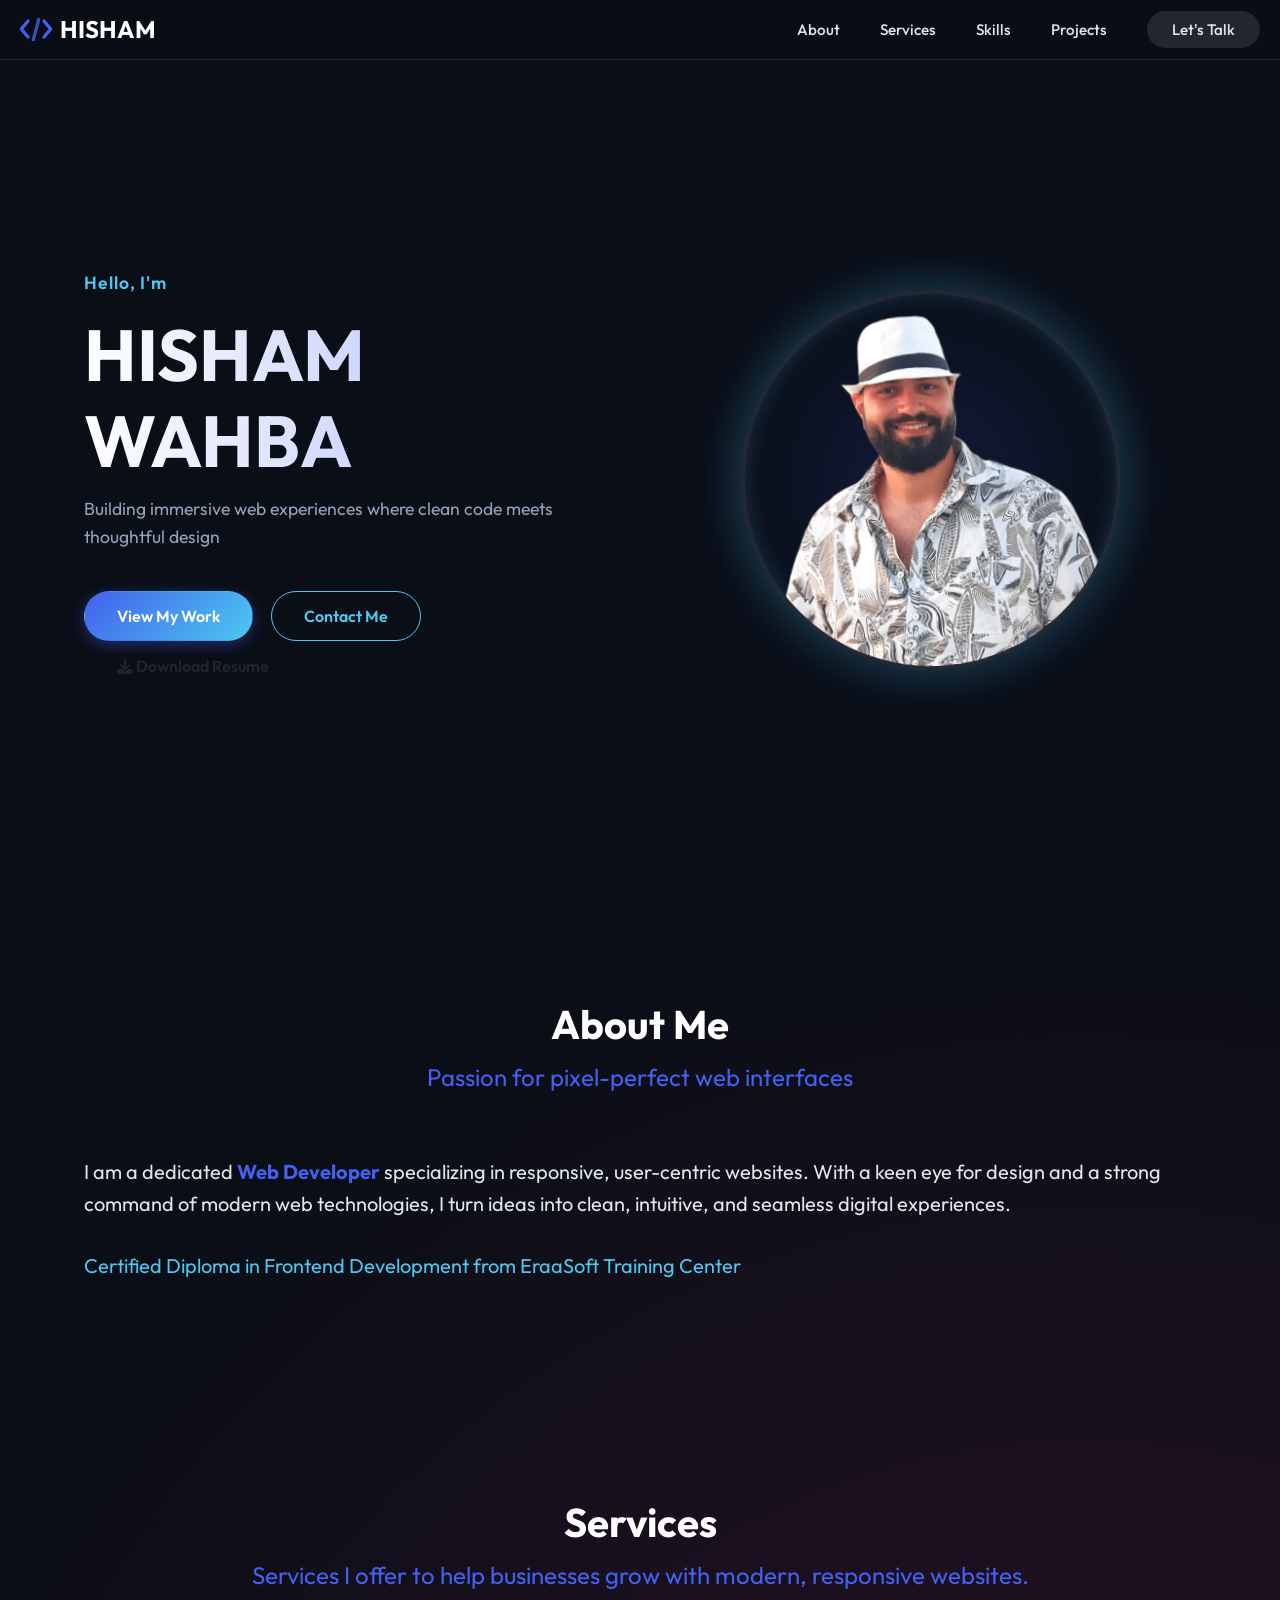
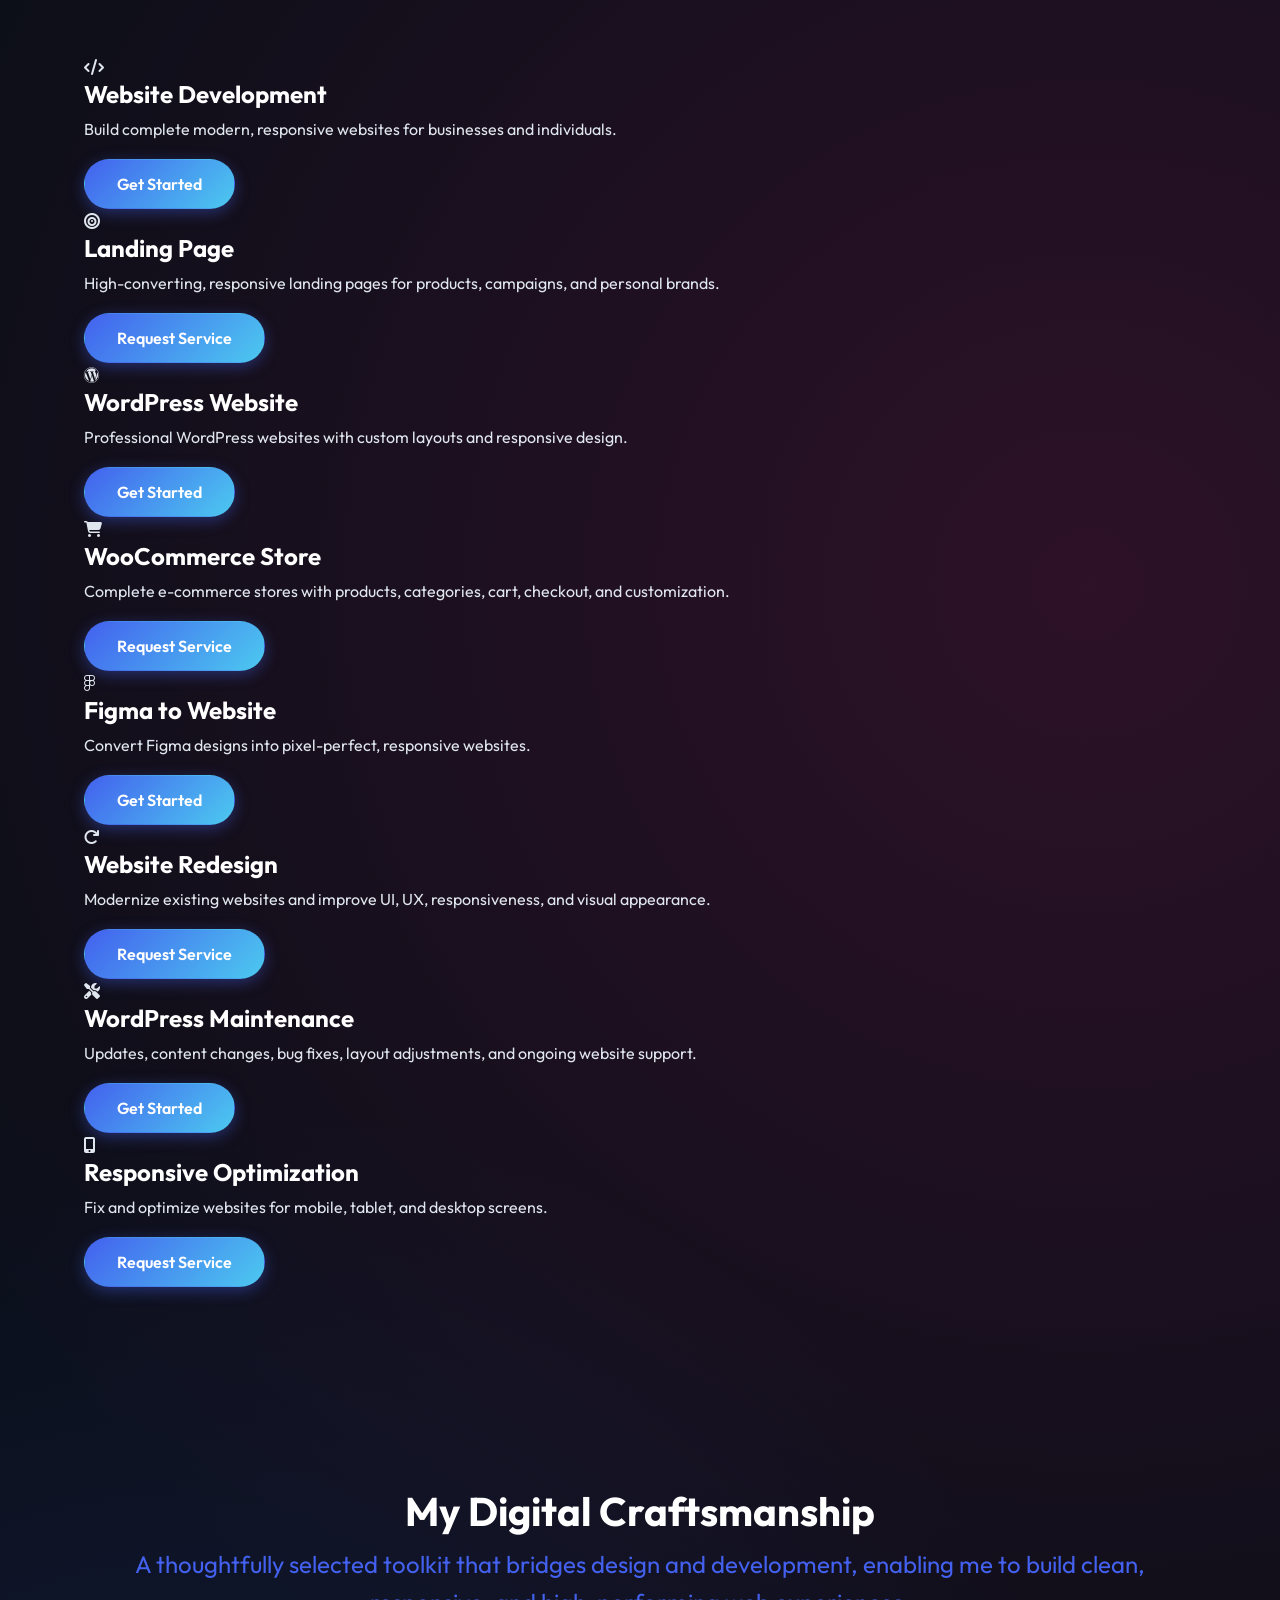
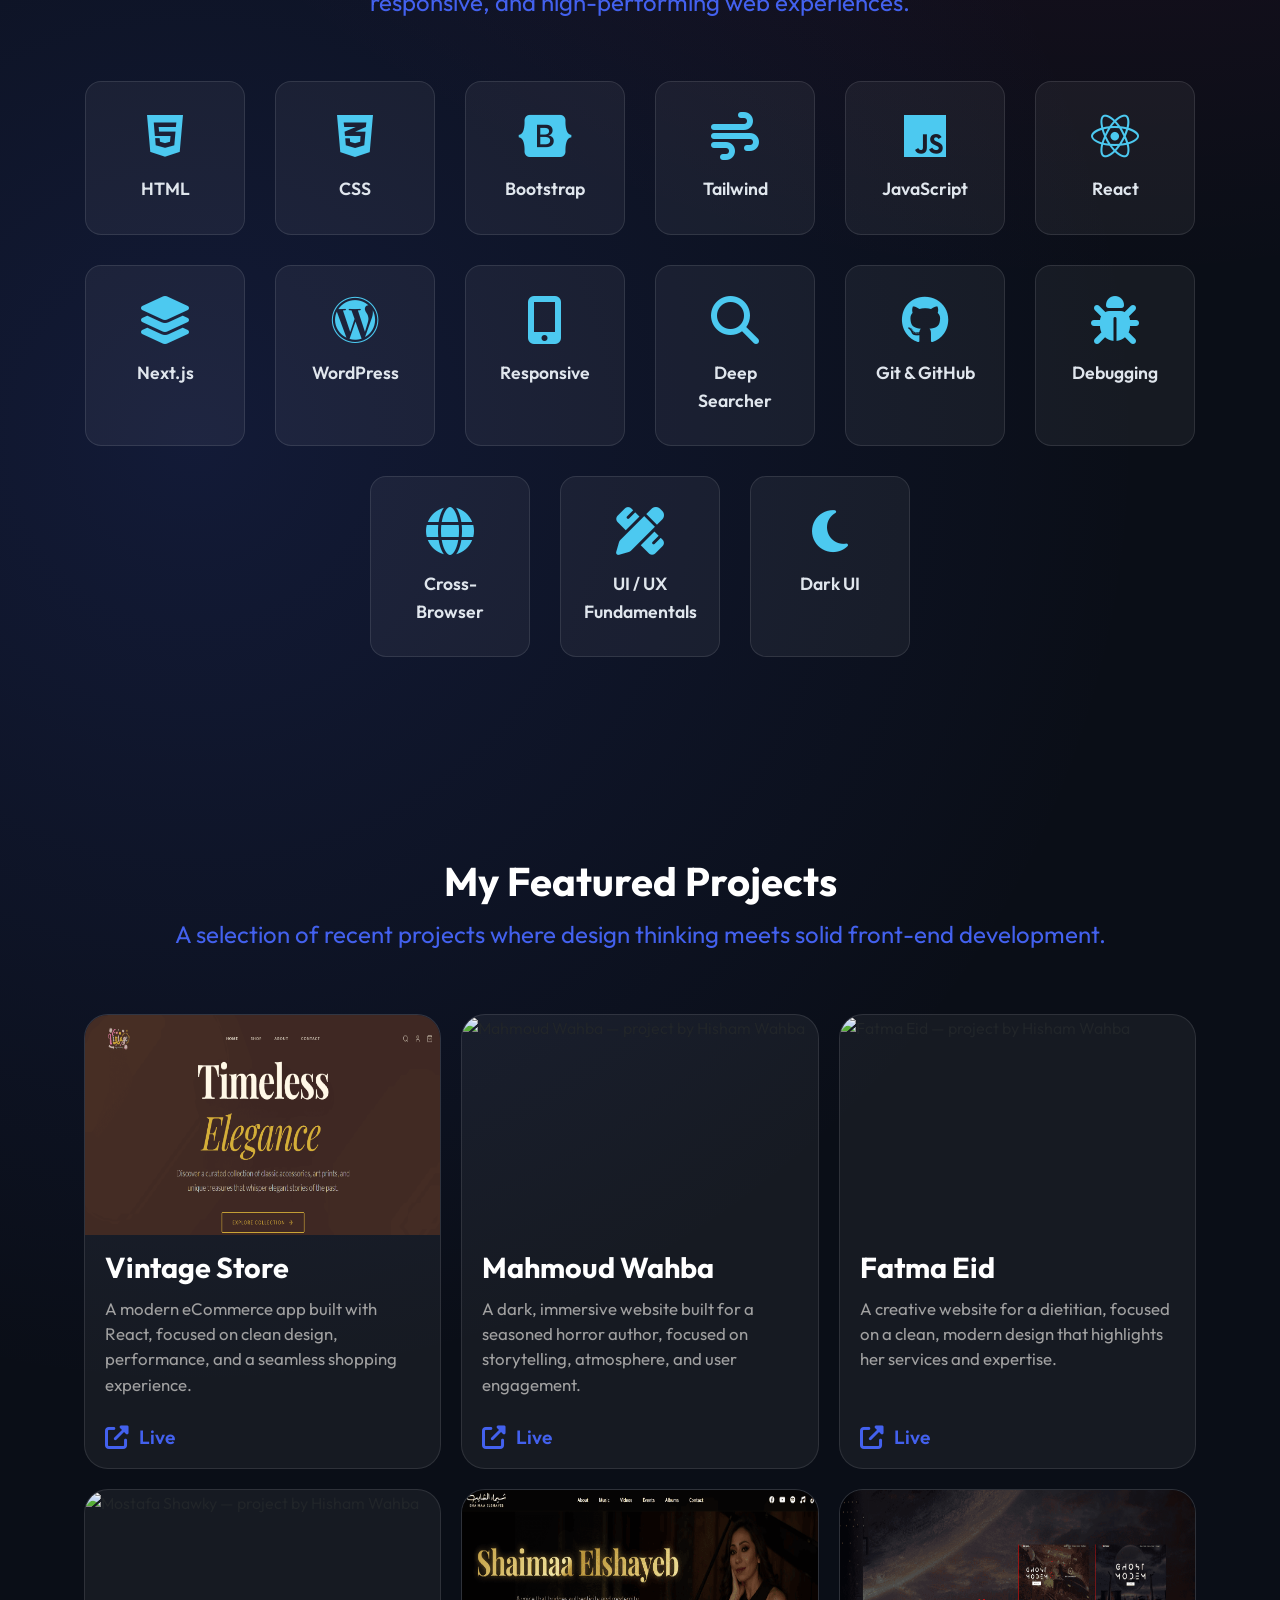
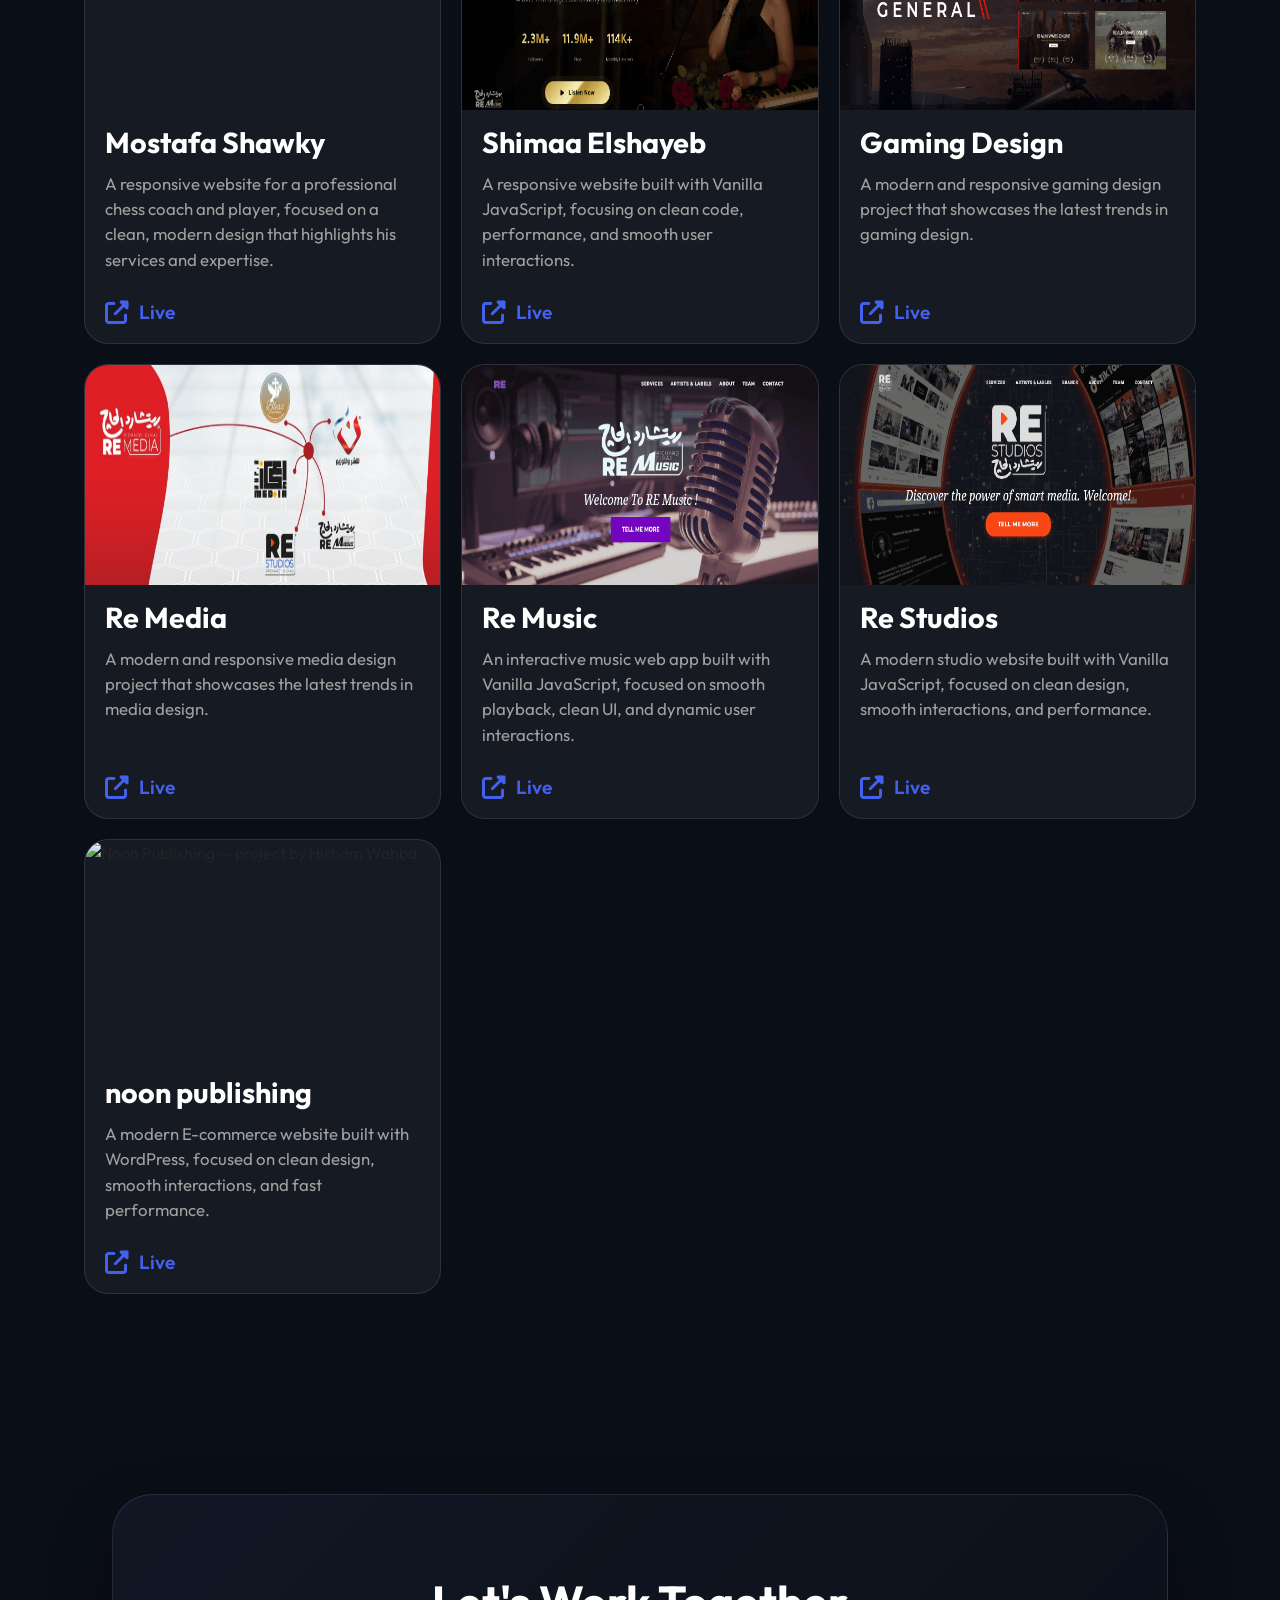
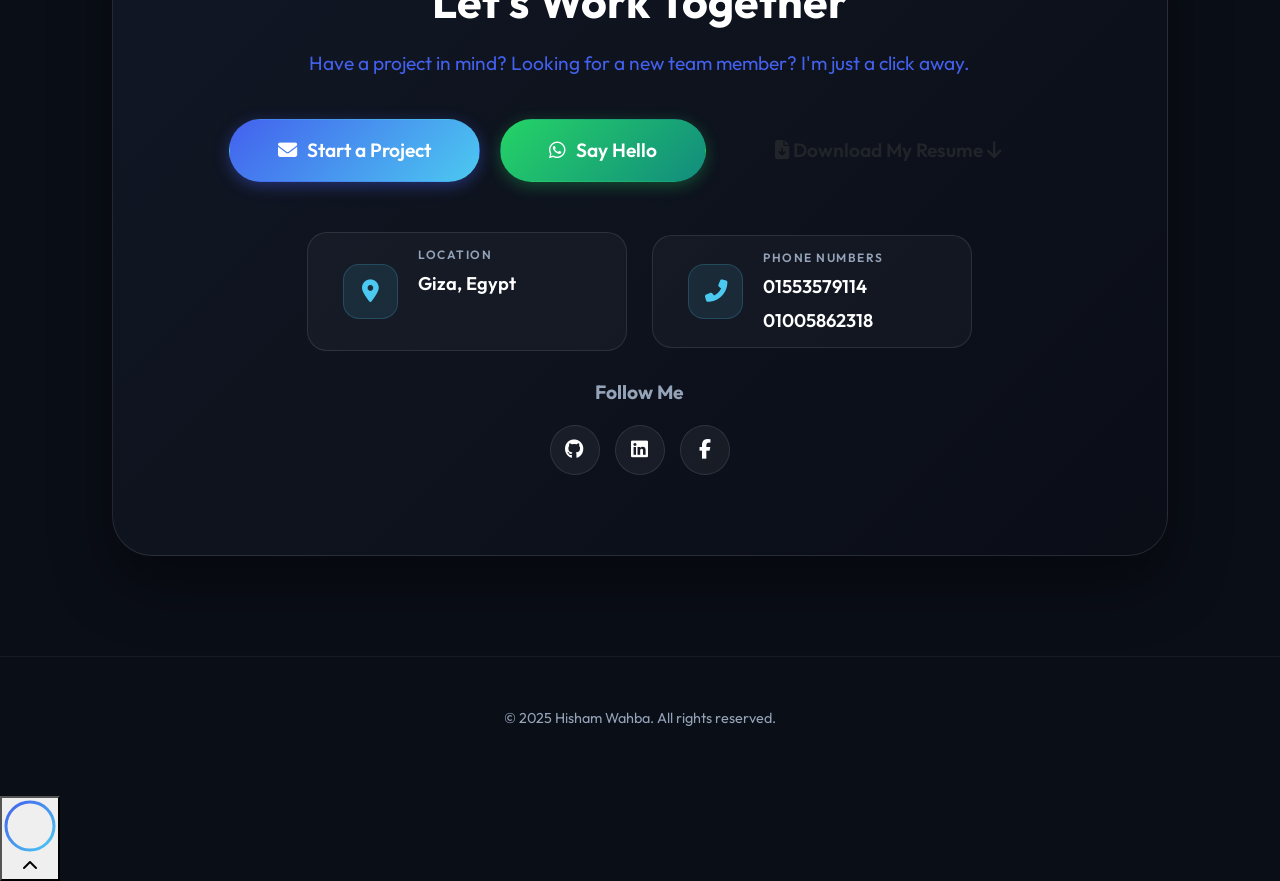
==== commit 6bd77bdd: "Add files via upload" ====
--- a/index.html
+++ b/index.html
@@ -1,353 +1,804 @@
-<!DOCTYPE html>
+<!doctype html>
 <html lang="en">
-
-<head>
-  <meta charset="UTF-8" />
-  <meta name="viewport" content="width=device-width, initial-scale=1.0" />
-  <title>HISHAM WAHBA</title>
-  <link href="https://cdn.jsdelivr.net/npm/bootstrap@5.3.8/dist/css/bootstrap.min.css" rel="stylesheet"
-    integrity="sha384-sRIl4kxILFvY47J16cr9ZwB07vP4J8+LH7qKQnuqkuIAvNWLzeN8tE5YBujZqJLB" crossorigin="anonymous" />
-  <link rel="stylesheet" href="./CSS/style.css" />
-  <link href="https://fonts.googleapis.com/css2?family=Poppins:wght@300;400;600;700&display=swap" rel="stylesheet" />
-  <link rel="icon" href="favicon.svg" type="image/svg+xml" />
-  <link rel="stylesheet" href="https://cdnjs.cloudflare.com/ajax/libs/font-awesome/6.4.0/css/all.min.css" />
-</head>
-
-<body>
-  <div class="bg-animation-container"></div>
-  <nav class="navbar">
-    <div class="container nav-container">
-      <a href="#" class="logo">
-        <svg xmlns="http://www.w3.org/2000/svg" viewBox="0 0 24 24" fill="none" stroke="currentColor" stroke-width="2.5"
-          stroke-linecap="round" stroke-linejoin="round">
-          <polyline points="6 6 1 12 6 18"></polyline>
-          <line x1="10" y1="20" x2="14" y2="5" class="slash"></line>
-          <polyline points="18 6 23 12 18 18"></polyline>
-        </svg>
-        HISHAM
-      </a>
-      <ul class="nav-links">
-        <li><a href="#about">About</a></li>
-        <li><a href="#skills">Skills</a></li>
-        <li><a href="#projects">Projects</a></li>
-        <li><a href="#contact" class="btn-nav">Let's Talk</a></li>
-      </ul>
-      <div class="menu-toggle">
-        <span></span>
-        <span></span>
-        <span></span>
+  <head>
+    <meta charset="UTF-8" />
+    <meta name="viewport" content="width=device-width, initial-scale=1.0" />
+    <title>
+      Hisham Wahba — Freelance Web Developer | هشام وهبة — مطور مواقع
+    </title>
+    <meta
+      name="description"
+      content="Hisham Wahba (هشام وهبة) — Freelance Web & Front-End Developer. I build modern, responsive websites, WordPress and WooCommerce stores, and convert Figma designs into pixel-perfect web experiences."
+    />
+    <meta name="robots" content="index, follow" />
+    <meta name="theme-color" content="#0a0e17" />
+    <link
+      href="https://cdn.jsdelivr.net/npm/bootstrap@5.3.8/dist/css/bootstrap.min.css"
+      rel="stylesheet"
+      integrity="sha384-sRIl4kxILFvY47J16cr9ZwB07vP4J8+LH7qKQnuqkuIAvNWLzeN8tE5YBujZqJLB"
+      crossorigin="anonymous"
+    />
+    <link rel="stylesheet" href="./CSS/style.css" />
+    <link
+      href="https://fonts.googleapis.com/css2?family=Poppins:wght@300;400;600;700&display=swap"
+      rel="stylesheet"
+    />
+    <!-- Performance: preconnect to font and CDN origins -->
+    <link rel="preconnect" href="https://fonts.googleapis.com" />
+    <link rel="preconnect" href="https://fonts.gstatic.com" crossorigin />
+    <link rel="preconnect" href="https://cdn.jsdelivr.net" />
+    <link rel="preconnect" href="https://unpkg.com" />
+
+    <!-- Canonical + hreflang for English and Arabic (create /ar/ if you add Arabic pages) -->
+    <link rel="canonical" href="/" />
+    <link rel="alternate" href="/" hreflang="en" />
+    <link rel="alternate" href="/ar/" hreflang="ar" />
+    <link rel="alternate" href="/" hreflang="x-default" />
+
+    <link rel="icon" href="favicon.svg" type="image/svg+xml" />
+    <link
+      rel="stylesheet"
+      href="https://cdnjs.cloudflare.com/ajax/libs/font-awesome/6.4.0/css/all.min.css"
+    />
+    <!-- Open Graph / Social -->
+    <meta property="og:site_name" content="Hisham Wahba" />
+    <meta
+      property="og:title"
+      content="Hisham Wahba — Freelance Web Developer | هشام وهبة"
+    />
+    <meta
+      property="og:description"
+      content="Freelance Web Developer building modern, responsive websites, WordPress sites, and e-commerce stores. Contact Hisham for professional web development services."
+    />
+    <meta property="og:type" content="website" />
+    <meta property="og:url" content="/" />
+    <meta property="og:image" content="/img/H.webp" />
+    <meta property="og:locale" content="en_US" />
+    <meta property="og:locale:alternate" content="ar_EG" />
+
+    <!-- Twitter / X -->
+    <meta name="twitter:card" content="summary_large_image" />
+    <meta
+      name="twitter:title"
+      content="Hisham Wahba — Freelance Web Developer"
+    />
+    <meta
+      name="twitter:description"
+      content="Modern, responsive websites, WordPress, WooCommerce, and React development by Hisham Wahba."
+    />
+    <meta name="twitter:image" content="/img/H.webp" />
+
+    <!-- Schema.org JSON-LD structured data -->
+    <script type="application/ld+json">
+      {
+        "@context": "https://schema.org",
+        "@graph": [
+          {
+            "@type": "Person",
+            "name": "Hisham Wahba",
+            "alternateName": "هشام وهبة",
+            "jobTitle": "Freelance Web Developer",
+            "url": "/",
+            "sameAs": [
+              "https://github.com/HISHAM-WAHBA",
+              "https://www.linkedin.com/in/hisham-wahba-1b8392b9/"
+            ]
+          },
+          {
+            "@type": "WebSite",
+            "url": "/",
+            "name": "Hisham Wahba",
+            "publisher": {
+              "@type": "Organization",
+              "name": "Hisham Wahba"
+            }
+          },
+          {
+            "@type": "WebPage",
+            "url": "/",
+            "name": "Hisham Wahba — Portfolio",
+            "description": "Portfolio and services of Hisham Wahba, freelance web developer."
+          },
+          {
+            "@type": "ProfessionalService",
+            "name": "Web Development Services by Hisham Wahba",
+            "url": "/services",
+            "description": "Website Development, Landing Pages, WordPress, WooCommerce, Figma to Website, Redesign, Maintenance, Responsive Optimization.",
+            "provider": {
+              "@type": "Person",
+              "name": "Hisham Wahba"
+            }
+          }
+        ]
+      }
+    </script>
+  </head>
+
+  <body>
+    <div class="bg-animation-container"></div>
+    <nav class="navbar" role="navigation" aria-label="Main Navigation">
+      <div class="container nav-container">
+        <a href="#" class="logo">
+          <svg
+            xmlns="http://www.w3.org/2000/svg"
+            viewBox="0 0 24 24"
+            fill="none"
+            stroke="currentColor"
+            stroke-width="2.5"
+            stroke-linecap="round"
+            stroke-linejoin="round"
+          >
+            <polyline points="6 6 1 12 6 18"></polyline>
+            <line x1="10" y1="20" x2="14" y2="5" class="slash"></line>
+            <polyline points="18 6 23 12 18 18"></polyline>
+          </svg>
+          HISHAM
+        </a>
+        <ul class="nav-links">
+          <li><a href="#about">About</a></li>
+          <li><a href="#services">Services</a></li>
+          <li><a href="#skills">Skills</a></li>
+          <li><a href="#projects">Projects</a></li>
+          <li><a href="#contact" class="btn-nav">Let's Talk</a></li>
+        </ul>
+        <div class="menu-toggle">
+          <span></span>
+          <span></span>
+          <span></span>
+        </div>
       </div>
-    </div>
-  </nav>
-
-  <header class="hero">
-    <div class="container hero-container">
-      <div class="hero-content">
-        <span class="greeting">Hello, I'm</span>
-        <h1>HISHAM WAHBA</h1>
-        <span class="role fs-1 fw-semibold" id="typing"></span>
-        <p>
-          Building immersive web experiences where clean code meets thoughtful
-          design
-        </p>
-        <div class="actions">
-          <a href="#projects" class="btn primary">View My Work</a>
-          <a href="#contact" class="btn outline">Contact Me</a>
+    </nav>
+
+    <header class="hero">
+      <div class="container hero-container">
+        <div class="hero-content">
+          <span class="greeting">Hello, I'm</span>
+          <h1>HISHAM WAHBA</h1>
+          <span class="role fs-1 fw-semibold" id="typing"></span>
+          <p>
+            Building immersive web experiences where clean code meets thoughtful
+            design
+          </p>
+          <div class="actions">
+            <a href="#projects" class="btn primary">View My Work</a>
+            <a href="#contact" class="btn outline">Contact Me</a>
+            <a
+              href="./CV/Hisham Mohamed CV.docx"
+              download
+              class="btn resume-download"
+            >
+              <i class="fas fa-download"></i> Download Resume
+            </a>
+          </div>
+        </div>
+        <div class="hero-visual">
+          <div class="glow-circle"></div>
+          <!-- Abstract shape or profile image placeholder -->
+          <div class="hero-image-container">
+            <img
+              src="./img/H.webp"
+              loading="eager"
+              alt="Hisham Wahba - Front End Developer"
+              class="hero-img"
+            />
+          </div>
         </div>
       </div>
-      <div class="hero-visual">
-        <div class="glow-circle"></div>
-        <!-- Abstract shape or profile image placeholder -->
-        <div class="hero-image-container">
-          <img src="./img/H.webp" loading="eager" alt="Hisham Wahba - Front End Developer" class="hero-img" />
+    </header>
+
+    <section id="about" class="about">
+      <div class="container">
+        <div class="section-header">
+          <h2>About Me</h2>
+          <p>Passion for pixel-perfect web interfaces</p>
+        </div>
+        <div class="about-content">
+          <p>
+            I am a dedicated <strong>Web Developer</strong> specializing in
+            responsive, user-centric websites. With a keen eye for design and a
+            strong command of modern web technologies, I turn ideas into clean,
+            intuitive, and seamless digital experiences.
+          </p>
+          <p class="about-content-p">
+            Certified Diploma in Frontend Development from EraaSoft Training
+            Center
+          </p>
         </div>
       </div>
-    </div>
-  </header>
-
-  <section id="about" class="about">
-    <div class="container">
-      <div class="section-header">
-        <h2>About Me</h2>
-        <p>Passion for pixel-perfect web interfaces</p>
+    </section>
+
+    <section id="services" class="services">
+      <div class="container">
+        <div class="section-header">
+          <h2>Services</h2>
+          <p>
+            Services I offer to help businesses grow with modern, responsive
+            websites.
+          </p>
+        </div>
+
+        <div class="services-grid">
+          <article class="service-card">
+            <div class="service-icon"><i class="fas fa-code"></i></div>
+            <h4>Website Development</h4>
+            <p>
+              Build complete modern, responsive websites for businesses and
+              individuals.
+            </p>
+            <a href="#contact" class="btn primary service-cta">Get Started</a>
+          </article>
+
+          <article class="service-card">
+            <div class="service-icon"><i class="fas fa-bullseye"></i></div>
+            <h4>Landing Page</h4>
+            <p>
+              High-converting, responsive landing pages for products, campaigns,
+              and personal brands.
+            </p>
+            <a href="#contact" class="btn primary service-cta"
+              >Request Service</a
+            >
+          </article>
+
+          <article class="service-card">
+            <div class="service-icon"><i class="fab fa-wordpress"></i></div>
+            <h4>WordPress Website</h4>
+            <p>
+              Professional WordPress websites with custom layouts and responsive
+              design.
+            </p>
+            <a href="#contact" class="btn primary service-cta">Get Started</a>
+          </article>
+
+          <article class="service-card">
+            <div class="service-icon"><i class="fas fa-cart-shopping"></i></div>
+            <h4>WooCommerce Store</h4>
+            <p>
+              Complete e-commerce stores with products, categories, cart,
+              checkout, and customization.
+            </p>
+            <a href="#contact" class="btn primary service-cta"
+              >Request Service</a
+            >
+          </article>
+
+          <article class="service-card">
+            <div class="service-icon"><i class="fab fa-figma"></i></div>
+            <h4>Figma to Website</h4>
+            <p>
+              Convert Figma designs into pixel-perfect, responsive websites.
+            </p>
+            <a href="#contact" class="btn primary service-cta">Get Started</a>
+          </article>
+
+          <article class="service-card">
+            <div class="service-icon"><i class="fas fa-redo"></i></div>
+            <h4>Website Redesign</h4>
+            <p>
+              Modernize existing websites and improve UI, UX, responsiveness,
+              and visual appearance.
+            </p>
+            <a href="#contact" class="btn primary service-cta"
+              >Request Service</a
+            >
+          </article>
+
+          <article class="service-card">
+            <div class="service-icon"><i class="fas fa-tools"></i></div>
+            <h4>WordPress Maintenance</h4>
+            <p>
+              Updates, content changes, bug fixes, layout adjustments, and
+              ongoing website support.
+            </p>
+            <a href="#contact" class="btn primary service-cta">Get Started</a>
+          </article>
+
+          <article class="service-card">
+            <div class="service-icon">
+              <i class="fas fa-mobile-screen-button"></i>
+            </div>
+            <h4>Responsive Optimization</h4>
+            <p>
+              Fix and optimize websites for mobile, tablet, and desktop screens.
+            </p>
+            <a href="#contact" class="btn primary service-cta"
+              >Request Service</a
+            >
+          </article>
+        </div>
       </div>
-      <div class="about-content">
-        <p>
-          I am a dedicated <strong>Web Developer</strong> specializing in
-          responsive, user-centric websites. With a keen eye for design and a
-          strong command of modern web technologies, I turn ideas into clean,
-          intuitive, and seamless digital experiences.
-        </p>
-        <p class="about-content-p">
-          Certified Diploma in Frontend Development from EraaSoft Training
-          Center
-        </p>
+    </section>
+
+    <section id="skills" class="skills">
+      <div class="container">
+        <div class="section-header">
+          <h2>My Digital Craftsmanship</h2>
+          <p>
+            A thoughtfully selected toolkit that bridges design and development,
+            enabling me to build clean, responsive, and high-performing web
+            experiences.
+          </p>
+        </div>
+        <div class="skills-grid">
+          <div class="skill-card brand-html">
+            <i class="fab fa-html5"></i> <span>HTML</span>
+          </div>
+          <div class="skill-card brand-css">
+            <i class="fab fa-css3-alt"></i> <span>CSS</span>
+          </div>
+          <div class="skill-card brand-bootstrap">
+            <i class="fab fa-bootstrap"></i> <span>Bootstrap</span>
+          </div>
+          <div class="skill-card brand-tailwind">
+            <i class="fas fa-wind"></i> <span>Tailwind</span>
+          </div>
+          <div class="skill-card brand-js">
+            <i class="fab fa-js"></i> <span>JavaScript</span>
+          </div>
+          <div class="skill-card brand-react">
+            <i class="fab fa-react"></i> <span>React</span>
+          </div>
+          <div class="skill-card brand-nextjs">
+            <i class="fas fa-layer-group"></i> <span>Next.js</span>
+          </div>
+          <div class="skill-card brand-wordpress">
+            <i class="fab fa-wordpress"></i> <span>WordPress</span>
+          </div>
+          <div class="skill-card brand-responsive">
+            <i class="fas fa-mobile-alt"></i> <span>Responsive</span>
+          </div>
+          <div class="skill-card brand-search">
+            <i class="fas fa-search"></i> <span>Deep Searcher</span>
+          </div>
+          <div class="skill-card brand-git">
+            <i class="fab fa-github"></i> <span>Git & GitHub</span>
+          </div>
+          <div class="skill-card brand-debug">
+            <i class="fas fa-bug"></i> <span>Debugging</span>
+          </div>
+          <div class="skill-card brand-crossbrowser">
+            <i class="fas fa-globe"></i> <span>Cross-Browser</span>
+          </div>
+          <div class="skill-card brand-uiux">
+            <i class="fas fa-pencil-ruler"></i>
+            <span>UI / UX Fundamentals</span>
+          </div>
+          <div class="skill-card brand-darkui">
+            <i class="fas fa-moon"></i> <span>Dark UI</span>
+          </div>
+        </div>
       </div>
-    </div>
-  </section>
-
-  <section id="skills" class="skills">
-    <div class="container">
-      <div class="section-header">
-        <h2>My Digital Craftsmanship</h2>
-        <p>
-          A thoughtfully selected toolkit that bridges design and development,
-          enabling me to build clean, responsive, and high-performing web
-          experiences.
-        </p>
+    </section>
+
+    <section id="projects" class="projects">
+      <div class="container">
+        <div class="section-header">
+          <h2>My Featured Projects</h2>
+          <p>
+            A selection of recent projects where design thinking meets solid
+            front-end development.
+          </p>
+        </div>
+        <div class="projects-grid">
+          <!-- Project 1 -->
+          <div class="card project-card">
+            <div class="project-image">
+              <img
+                src="./img/vintage.png"
+                loading="lazy"
+                alt="Vintage Store — project by Hisham Wahba"
+              />
+            </div>
+            <div class="card-content">
+              <h3>Vintage Store</h3>
+              <p>
+                A modern eCommerce app built with React, focused on clean
+                design, performance, and a seamless shopping experience.
+              </p>
+              <div class="project-links">
+                <a
+                  href="https://vintage-store-sigma.vercel.app/"
+                  target="_blank"
+                  class="project-link demo"
+                >
+                  <i class="fas fa-external-link-alt"></i>
+                  <span>Live</span>
+                </a>
+              </div>
+            </div>
+          </div>
+          <!-- Project 2 -->
+          <div class="card project-card">
+            <div class="project-image">
+              <img
+                src="./img/Mahmoud Wahba.png"
+                loading="lazy"
+                alt="Mahmoud Wahba — project by Hisham Wahba"
+              />
+            </div>
+            <div class="card-content">
+              <h3>Mahmoud Wahba</h3>
+              <p>
+                A dark, immersive website built for a seasoned horror author,
+                focused on storytelling, atmosphere, and user engagement.
+              </p>
+              <div class="project-links">
+                <a
+                  href="https://mahmoud-wahba.vercel.app/"
+                  target="_blank"
+                  class="project-link demo"
+                >
+                  <i class="fas fa-external-link-alt"></i>
+                  <span>Live</span>
+                </a>
+              </div>
+            </div>
+          </div>
+          <!-- Project 3 -->
+          <div class="card project-card">
+            <div class="project-image">
+              <img
+                src="./img/Fatma Eid.png"
+                loading="lazy"
+                alt="Fatma Eid — project by Hisham Wahba"
+              />
+            </div>
+            <div class="card-content">
+              <h3>Fatma Eid</h3>
+              <p>
+                A creative website for a dietitian, focused on a clean, modern
+                design that highlights her services and expertise.
+              </p>
+              <div class="project-links">
+                <a
+                  href="https://fatmaeid.com/"
+                  target="_blank"
+                  class="project-link demo"
+                >
+                  <i class="fas fa-external-link-alt"></i>
+                  <span>Live</span>
+                </a>
+              </div>
+            </div>
+          </div>
+          <!-- Project 4 -->
+          <div class="card project-card">
+            <div class="project-image">
+              <img
+                src="./img/Mostafa Shawky.png"
+                loading="lazy"
+                alt="Mostafa Shawky — project by Hisham Wahba"
+              />
+            </div>
+            <div class="card-content">
+              <h3>Mostafa Shawky</h3>
+              <p>
+                A responsive website for a professional chess coach and player,
+                focused on a clean, modern design that highlights his services
+                and expertise.
+              </p>
+              <div class="project-links">
+                <a
+                  href="https://mostafashawky.net/"
+                  target="_blank"
+                  class="project-link demo"
+                >
+                  <i class="fas fa-external-link-alt"></i>
+                  <span>Live</span>
+                </a>
+              </div>
+            </div>
+          </div>
+          <!-- Project 5 -->
+          <div class="card project-card">
+            <div class="project-image">
+              <img
+                src="./img/Shimaa Elshayeb.png"
+                loading="lazy"
+                alt="Shimaa Elshayeb — project by Hisham Wahba"
+              />
+            </div>
+            <div class="card-content">
+              <h3>Shimaa Elshayeb</h3>
+              <p>
+                A responsive website built with Vanilla JavaScript, focusing on
+                clean code, performance, and smooth user interactions.
+              </p>
+              <div class="project-links">
+                <a
+                  href="https://shaimaaelshayeb.com/"
+                  target="_blank"
+                  class="project-link demo"
+                >
+                  <i class="fas fa-external-link-alt"></i>
+                  <span>Live</span>
+                </a>
+              </div>
+            </div>
+          </div>
+          <!-- Project 6 -->
+          <div class="card project-card">
+            <div class="project-image">
+              <img
+                src="./img/Gaming Design.png"
+                loading="lazy"
+                alt="Gaming Design — project by Hisham Wahba"
+              />
+            </div>
+            <div class="card-content">
+              <h3>Gaming Design</h3>
+              <p>
+                A modern and responsive gaming design project that showcases the
+                latest trends in gaming design.
+              </p>
+              <div class="project-links">
+                <a
+                  href="https://med-project-pi.vercel.app/"
+                  target="_blank"
+                  class="project-link demo"
+                >
+                  <i class="fas fa-external-link-alt"></i>
+                  <span>Live</span>
+                </a>
+              </div>
+            </div>
+          </div>
+          <!-- Project 7 -->
+          <div class="card project-card">
+            <div class="project-image">
+              <img
+                src="./img/Re Media.jpeg"
+                loading="lazy"
+                alt="Re Media — project by Hisham Wahba"
+              />
+            </div>
+            <div class="card-content">
+              <h3>Re Media</h3>
+              <p>
+                A modern and responsive media design project that showcases the
+                latest trends in media design.
+              </p>
+              <div class="project-links">
+                <a
+                  href="https://www.richardelhaj.media/"
+                  target="_blank"
+                  class="project-link demo"
+                >
+                  <i class="fas fa-external-link-alt"></i>
+                  <span>Live</span>
+                </a>
+              </div>
+            </div>
+          </div>
+          <!-- Project 8 -->
+          <div class="card project-card">
+            <div class="project-image">
+              <img
+                src="./img/Re Music.png"
+                loading="lazy"
+                alt="Re Music — project by Hisham Wahba"
+              />
+            </div>
+            <div class="card-content">
+              <h3>Re Music</h3>
+              <p>
+                An interactive music web app built with Vanilla JavaScript,
+                focused on smooth playback, clean UI, and dynamic user
+                interactions.
+              </p>
+              <div class="project-links">
+                <a
+                  href="https://re-music.org/"
+                  target="_blank"
+                  class="project-link demo"
+                >
+                  <i class="fas fa-external-link-alt"></i>
+                  <span>Live</span>
+                </a>
+              </div>
+            </div>
+          </div>
+          <!-- Project 9 -->
+          <div class="card project-card">
+            <div class="project-image">
+              <img
+                src="./img/Re Studios.png"
+                loading="lazy"
+                alt="Re Studios — project by Hisham Wahba"
+              />
+            </div>
+            <div class="card-content">
+              <h3>Re Studios</h3>
+              <p>
+                A modern studio website built with Vanilla JavaScript, focused
+                on clean design, smooth interactions, and performance.
+              </p>
+              <div class="project-links">
+                <a
+                  href="https://re-studios.net/"
+                  target="_blank"
+                  class="project-link demo"
+                >
+                  <i class="fas fa-external-link-alt"></i>
+                  <span>Live</span>
+                </a>
+              </div>
+            </div>
+          </div>
+          <!-- Project 10 -->
+          <div class="card project-card">
+            <div class="project-image">
+              <img
+                src="./img/Noon.png"
+                loading="lazy"
+                alt="Noon Publishing — project by Hisham Wahba"
+              />
+            </div>
+            <div class="card-content">
+              <h3>noon publishing</h3>
+              <p>
+                A modern E-commerce website built with WordPress, focused on
+                clean design, smooth interactions, and fast performance.
+              </p>
+              <div class="project-links">
+                <a
+                  href="https://noonpublishing.com/"
+                  target="_blank"
+                  class="project-link demo"
+                >
+                  <i class="fas fa-external-link-alt"></i>
+                  <span>Live</span>
+                </a>
+              </div>
+            </div>
+          </div>
+        </div>
       </div>
-      <div class="skills-grid">
-        <div class="skill-card brand-html">
-          <i class="fab fa-html5"></i> <span>HTML</span>
-        </div>
-        <div class="skill-card brand-css">
-          <i class="fab fa-css3-alt"></i> <span>CSS</span>
-        </div>
-        <div class="skill-card brand-bootstrap">
-          <i class="fab fa-bootstrap"></i> <span>Bootstrap</span>
-        </div>
-        <div class="skill-card brand-tailwind">
-          <i class="fas fa-wind"></i> <span>Tailwind</span>
-        </div>
-        <div class="skill-card brand-js">
-          <i class="fab fa-js"></i> <span>JavaScript</span>
-        </div>
-        <div class="skill-card brand-react">
-          <i class="fab fa-react"></i> <span>React</span>
-        </div>
-        <div class="skill-card brand-nextjs">
-          <i class="fas fa-layer-group"></i> <span>Next.js</span>
-        </div>
-        <div class="skill-card brand-wordpress">
-          <i class="fab fa-wordpress"></i> <span>WordPress</span>
-        </div>
-        <div class="skill-card brand-responsive">
-          <i class="fas fa-mobile-alt"></i> <span>Responsive</span>
-        </div>
-        <div class="skill-card brand-search">
-          <i class="fas fa-search"></i> <span>Deep Searcher</span>
-        </div>
-        <div class="skill-card brand-git">
-          <i class="fab fa-github"></i> <span>Git & GitHub</span>
-        </div>
-        <div class="skill-card brand-debug">
-          <i class="fas fa-bug"></i> <span>Debugging</span>
-        </div>
-        <div class="skill-card brand-crossbrowser">
-          <i class="fas fa-globe"></i> <span>Cross-Browser</span>
-        </div>
-        <div class="skill-card brand-uiux">
-          <i class="fas fa-pencil-ruler"></i>
-          <span>UI / UX Fundamentals</span>
-        </div>
-        <div class="skill-card brand-darkui">
-          <i class="fas fa-moon"></i> <span>Dark UI</span>
+    </section>
+
+    <section id="contact" class="contact">
+      <div class="container contact-container">
+        <div class="contact-box">
+          <h2>Let's Work Together</h2>
+          <p>
+            Have a project in mind? Looking for a new team member? I'm just a
+            click away.
+          </p>
+
+          <div class="contact-actions">
+            <div class="main-buttons">
+              <a
+                href="mailto:hisham.wahba@richardelhaj.media"
+                class="btn primary big-btn"
+              >
+                <i class="fas fa-envelope"></i> Start a Project
+              </a>
+              <a
+                href="https://wa.me/2001553579114"
+                target="_blank"
+                class="btn whatsapp big-btn"
+              >
+                <i class="fab fa-whatsapp"></i> Say Hello
+              </a>
+              <a
+                href="./CV/Hisham Mohamed CV.docx"
+                download
+                class="btn resume-download-contact big-btn"
+              >
+                <i class="fas fa-file-arrow-down"></i>
+                <span>Download My Resume</span>
+                <i class="fas fa-arrow-down resume-arrow"></i>
+              </a>
+            </div>
+
+            <div class="contact-meta">
+              <div class="meta-item">
+                <i class="fas fa-map-marker-alt"></i>
+                <div class="meta-text">
+                  <span>Location</span>
+                  <p>Giza, Egypt</p>
+                </div>
+              </div>
+              <div class="meta-item">
+                <i class="fas fa-phone-alt"></i>
+                <div class="meta-text">
+                  <span>Phone Numbers</span>
+                  <div class="phone-list">
+                    <a href="tel:01553579114">01553579114</a>
+                    <a href="tel:01005862318">01005862318</a>
+                  </div>
+                </div>
+              </div>
+            </div>
+
+            <div class="social-links-container">
+              <h3>Follow Me</h3>
+              <div class="social-circles">
+                <a
+                  href="https://github.com/HISHAM-WAHBA"
+                  target="_blank"
+                  class="social-circle github"
+                  ><i class="fab fa-github"></i
+                ></a>
+                <a
+                  href="https://www.linkedin.com/in/hisham-wahba-1b8392b9/"
+                  target="_blank"
+                  class="social-circle linkedin"
+                  ><i class="fab fa-linkedin"></i
+                ></a>
+                <a
+                  href="https://www.facebook.com/HISHAM.WAHBA.77"
+                  target="_blank"
+                  class="social-circle facebook"
+                  ><i class="fab fa-facebook-f"></i
+                ></a>
+              </div>
+            </div>
+          </div>
         </div>
       </div>
-    </div>
-  </section>
-
-  <section id="projects" class="projects">
-    <div class="container">
-      <div class="section-header">
-        <h2>My Featured Projects</h2>
-        <p>
-          A selection of recent projects where design thinking meets solid
-          front-end development.
-        </p>
+    </section>
+
+    <footer>
+      <div class="container">
+        <p>© 2025 Hisham Wahba. All rights reserved.</p>
       </div>
-      <div class="projects-grid">
-        <!-- Project 1 -->
-        <div class="card project-card">
-          <div class="project-image">
-            <img src="./img/vintage.png" loading="lazy" alt="Vintage Store" />
-          </div>
-          <div class="card-content">
-            <h3>Vintage Store</h3>
-            <p>
-              My previous portfolio site showcasing evolution in design and
-              coding skills.
-            </p>
-            <div class="project-links">
-              <a href="https://vintage-store-sigma.vercel.app/" target="_blank" class="project-link demo">
-                <i class="fas fa-external-link-alt"></i>
-                <span>Live Demo</span>
-              </a>
-            </div>
-          </div>
-        </div>
-        <!-- Project 2 -->
-        <div class="card project-card">
-          <div class="project-image">
-            <img src="./img/Shimaa Elshayeb.png" loading="lazy" alt="Shimaa Elshayeb" />
-          </div>
-          <div class="card-content">
-            <h3>Shimaa Elshayeb</h3>
-            <p>
-              My previous portfolio site showcasing evolution in design and
-              coding skills.
-            </p>
-            <div class="project-links">
-              <a href="https://shaymaa-elshayeb.vercel.app/" target="_blank" class="project-link demo">
-                <i class="fas fa-external-link-alt"></i>
-                <span>Live Demo</span>
-              </a>
-            </div>
-          </div>
-        </div>
-        <!-- Project 3 -->
-        <div class="card project-card">
-          <div class="project-image">
-            <img src="./img/Gaming Design.png" loading="lazy" alt="Gaming Design" />
-          </div>
-          <div class="card-content">
-            <h3>Gaming Design</h3>
-            <p>
-              A modern and responsive gaming design project that showcases the
-              latest trends in gaming design.
-            </p>
-            <div class="project-links">
-              <a href="https://med-project-pi.vercel.app/" target="_blank" class="project-link demo">
-                <i class="fas fa-external-link-alt"></i>
-                <span>Live Demo</span>
-              </a>
-            </div>
-          </div>
-        </div>
-        <!-- Project 4 -->
-        <div class="card project-card">
-          <div class="project-image">
-            <img src="./img/Re Media.jpeg" loading="lazy" alt="Re Media" />
-          </div>
-          <div class="card-content">
-            <h3>Re Media</h3>
-            <p>
-              A modern and responsive media design project that showcases the
-              latest trends in media design.
-            </p>
-            <div class="project-links">
-              <a href="https://re-media.vercel.app/" target="_blank" class="project-link demo">
-                <i class="fas fa-external-link-alt"></i>
-                <span>Live Demo</span>
-              </a>
-            </div>
-          </div>
-        </div>
-        <!-- Project 5 -->
-        <div class="card project-card">
-          <div class="project-image">
-            <img src="./img/Re Music.png" loading="lazy" alt="Re Music" />
-          </div>
-          <div class="card-content">
-            <h3>Re Music</h3>
-            <p>
-              My previous portfolio site showcasing evolution in design and
-              coding skills.
-            </p>
-            <div class="project-links">
-              <a href="https://re-music-xi.vercel.app/" target="_blank" class="project-link demo">
-                <i class="fas fa-external-link-alt"></i>
-                <span>Live Demo</span>
-              </a>
-            </div>
-          </div>
-        </div>
-        <!-- Project 6 -->
-        <div class="card project-card">
-          <div class="project-image">
-            <img src="./img/Re Studios.png" loading="lazy" alt="Re Studios" />
-          </div>
-          <div class="card-content">
-            <h3>Re Studios</h3>
-            <p>
-              My previous portfolio site showcasing evolution in design and
-              coding skills.
-            </p>
-            <div class="project-links">
-              <a href="https://re-stadios.vercel.app/" target="_blank" class="project-link demo">
-                <i class="fas fa-external-link-alt"></i>
-                <span>Live Demo</span>
-              </a>
-            </div>
-          </div>
-        </div>
+    </footer>
+
+    <!-- Scroll to Top Button -->
+    <button id="scrollToTop" class="scroll-to-top" aria-label="Scroll to top">
+      <svg class="progress-ring" width="56" height="56">
+        <circle
+          class="progress-ring__circle-bg"
+          stroke="rgba(255, 255, 255, 0.05)"
+          stroke-width="3"
+          fill="transparent"
+          r="24"
+          cx="28"
+          cy="28"
+        />
+        <circle
+          class="progress-ring__circle"
+          stroke="url(#progress-gradient)"
+          stroke-width="3"
+          fill="transparent"
+          r="24"
+          cx="28"
+          cy="28"
+        />
+        <defs>
+          <linearGradient
+            id="progress-gradient"
+            x1="0%"
+            y1="0%"
+            x2="100%"
+            y2="100%"
+          >
+            <stop offset="0%" stop-color="var(--secondary)" />
+            <stop offset="100%" stop-color="var(--primary)" />
+          </linearGradient>
+        </defs>
+      </svg>
+      <div class="scroll-to-top-icon">
+        <i class="fas fa-chevron-up"></i>
       </div>
-    </div>
-  </section>
-
-  <section id="contact" class="contact">
-    <div class="container contact-container">
-      <div class="contact-box">
-        <h2>Let's Work Together</h2>
-        <p>
-          Have a project in mind? Looking for a new team member? I'm just a
-          click away.
-        </p>
-
-        <div class="contact-actions">
-          <div class="main-buttons">
-            <a href="mailto:hisham.wahba@richardelhaj.media" class="btn primary big-btn">
-              <i class="fas fa-envelope"></i> Start a Project
-            </a>
-            <a href="https://wa.me/2001553579114" target="_blank" class="btn whatsapp big-btn">
-              <i class="fab fa-whatsapp"></i> Say Hello
-            </a>
-          </div>
-
-          <div class="contact-meta">
-            <div class="meta-item">
-              <i class="fas fa-map-marker-alt"></i>
-              <div class="meta-text">
-                <span>Location</span>
-                <p>Giza, Egypt</p>
-              </div>
-            </div>
-            <div class="meta-item">
-              <i class="fas fa-phone-alt"></i>
-              <div class="meta-text">
-                <span>Phone Numbers</span>
-                <div class="phone-list">
-                  <a href="tel:01553579114">01553579114</a>
-                  <a href="tel:01005862318">01005862318</a>
-                </div>
-              </div>
-            </div>
-          </div>
-
-          <div class="social-links-container">
-            <h3>Follow Me</h3>
-            <div class="social-circles">
-              <a href="https://github.com/HISHAM-WAHBA" target="_blank" class="social-circle github"><i
-                  class="fab fa-github"></i></a>
-              <a href="https://www.linkedin.com/in/hisham-wahba-1b8392b9/" target="_blank"
-                class="social-circle linkedin"><i class="fab fa-linkedin"></i></a>
-              <a href="https://www.facebook.com/HISHAM.WAHBA.77" target="_blank" class="social-circle facebook"><i
-                  class="fab fa-facebook-f"></i></a>
-            </div>
-          </div>
-        </div>
-      </div>
-    </div>
-  </section>
-
-  <footer>
-    <div class="container">
-      <p>© 2025 Hisham Wahba. All rights reserved.</p>
-    </div>
-  </footer>
-
-  <script src="./JS/main.js"></script>
-  <script src="js/bootstrap.bundle.min.js"></script>
-  <script src="https://unpkg.com/typed.js@2.1.0/dist/typed.umd.js"></script>
-  <script>
-    var typed = new Typed("#typing", {
-      strings: ["Web Developer", "Designer", "Freelancer"],
-      typeSpeed: 100,
-      backSpeed: 50,
-      loop: true,
-      cursorChar: "|",
-    });
-  </script>
-</body>
-
-</html>+    </button>
+
+    <script src="./JS/main.js"></script>
+    <script
+      src="https://cdn.jsdelivr.net/npm/bootstrap@5.3.8/dist/js/bootstrap.bundle.min.js"
+      integrity="sha384-ENjdO4Dr2bkBIFxQpeoYz1tK5Qv2Dk4lZ9ZZ+M2mY5n0I1z6a1Z2n5q9ctF5b3v9"
+      crossorigin="anonymous"
+    ></script>
+    <script src="https://unpkg.com/typed.js@2.1.0/dist/typed.umd.js"></script>
+    <script>
+      var typed = new Typed("#typing", {
+        strings: ["Web Developer", "Designer", "Freelancer"],
+        typeSpeed: 100,
+        backSpeed: 50,
+        loop: true,
+        cursorChar: "|",
+      });
+    </script>
+  </body>
+</html>
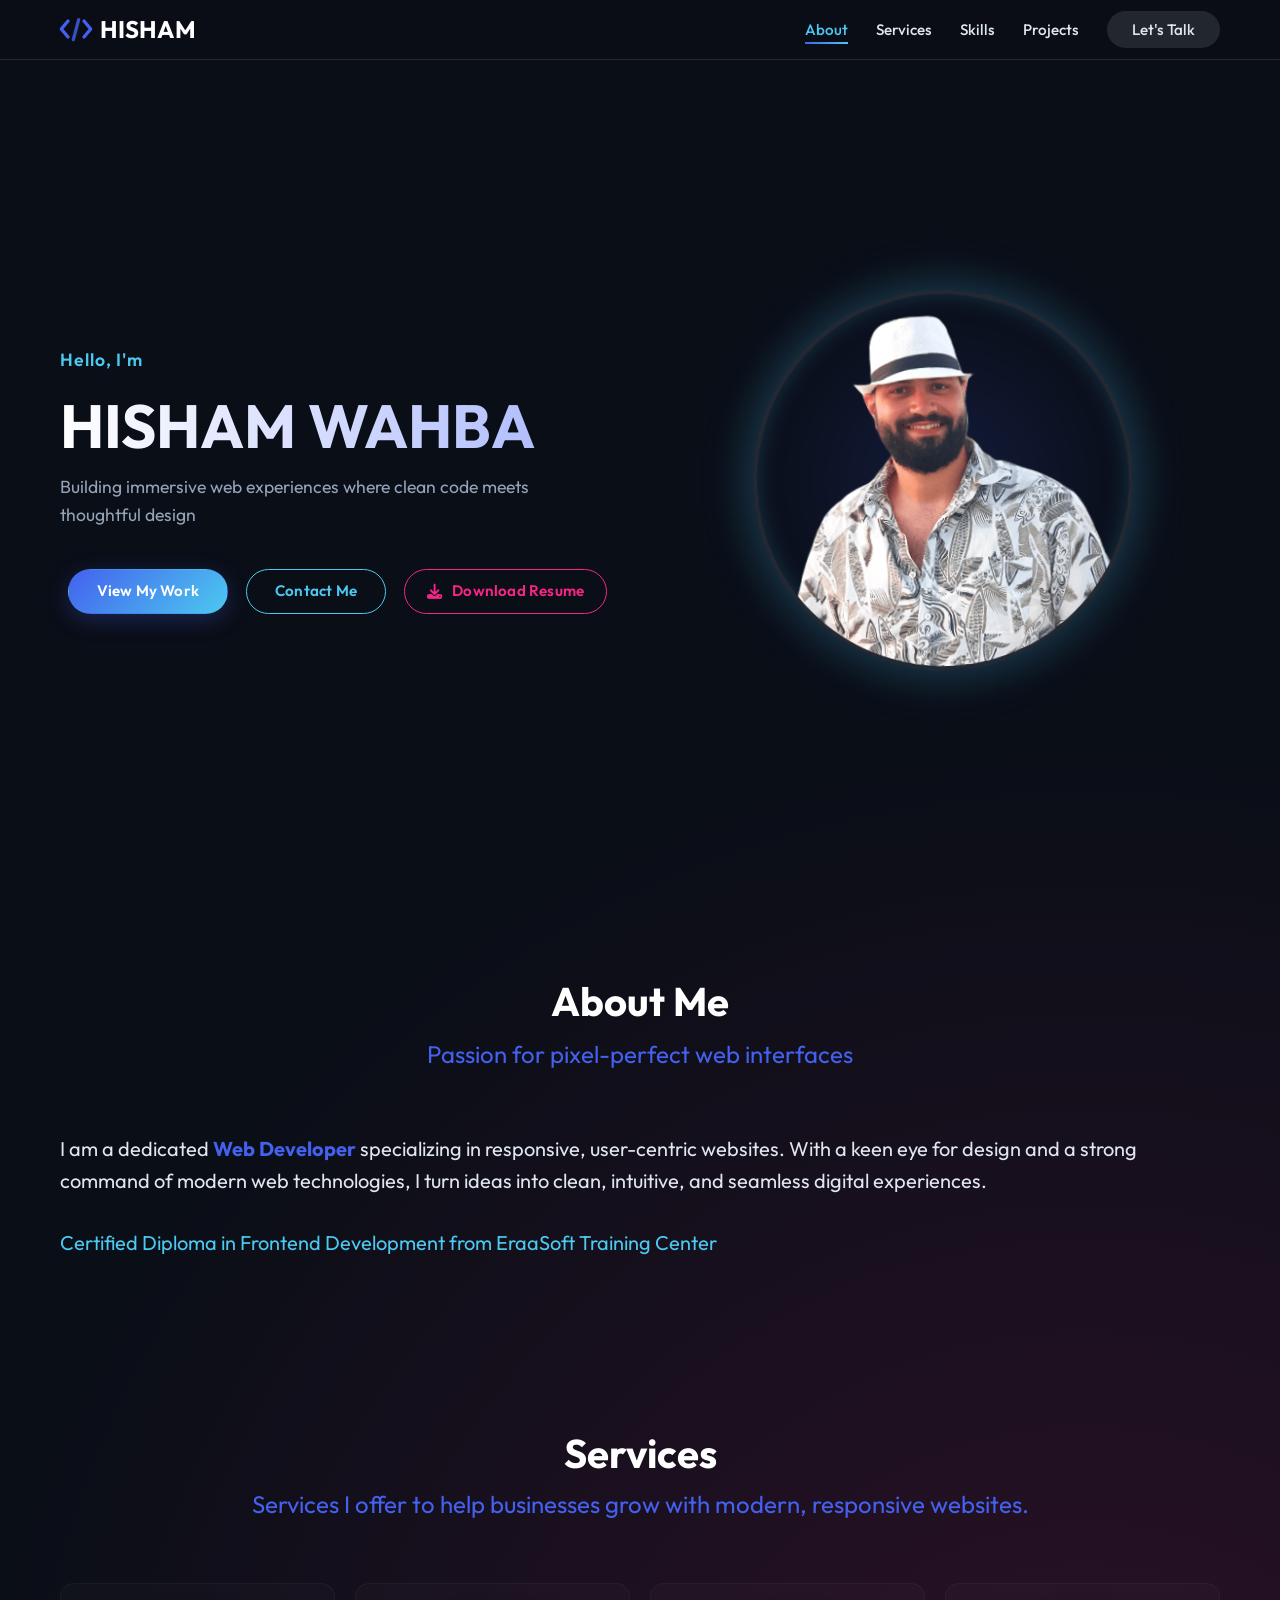
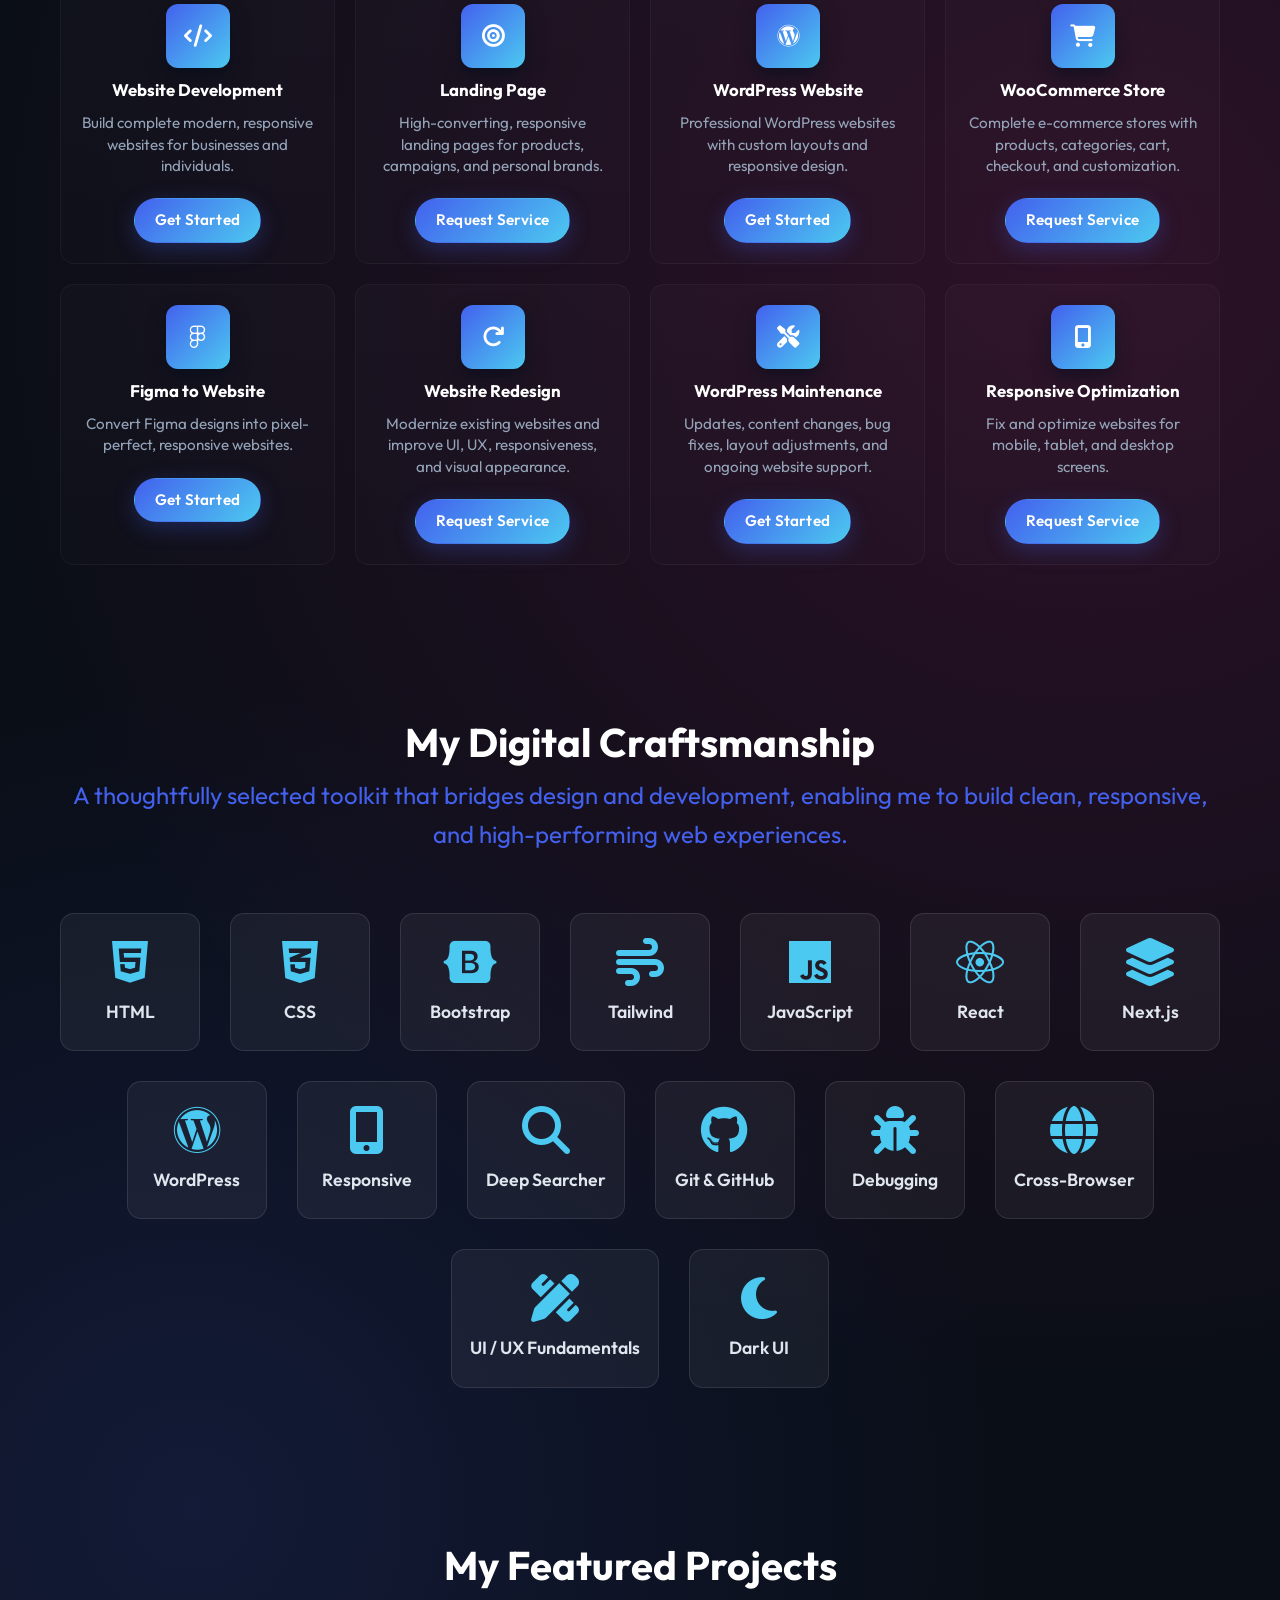
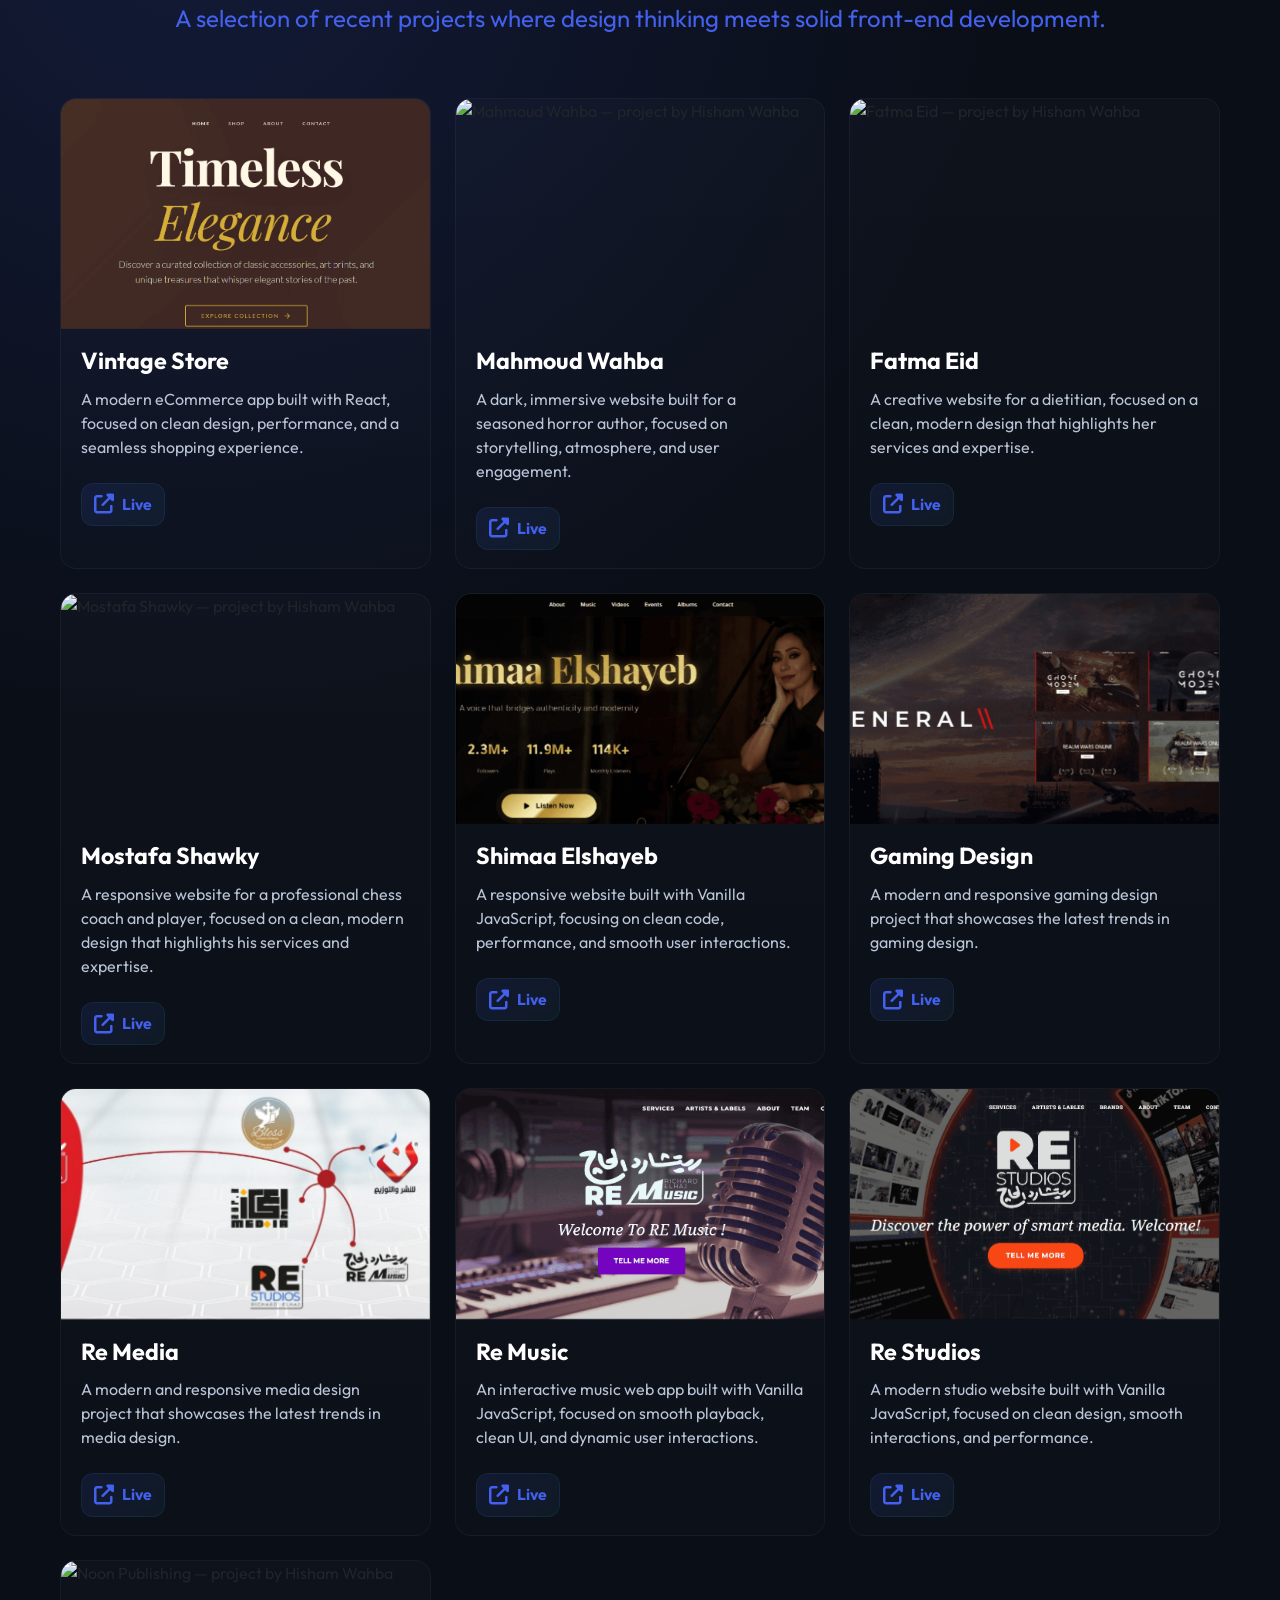
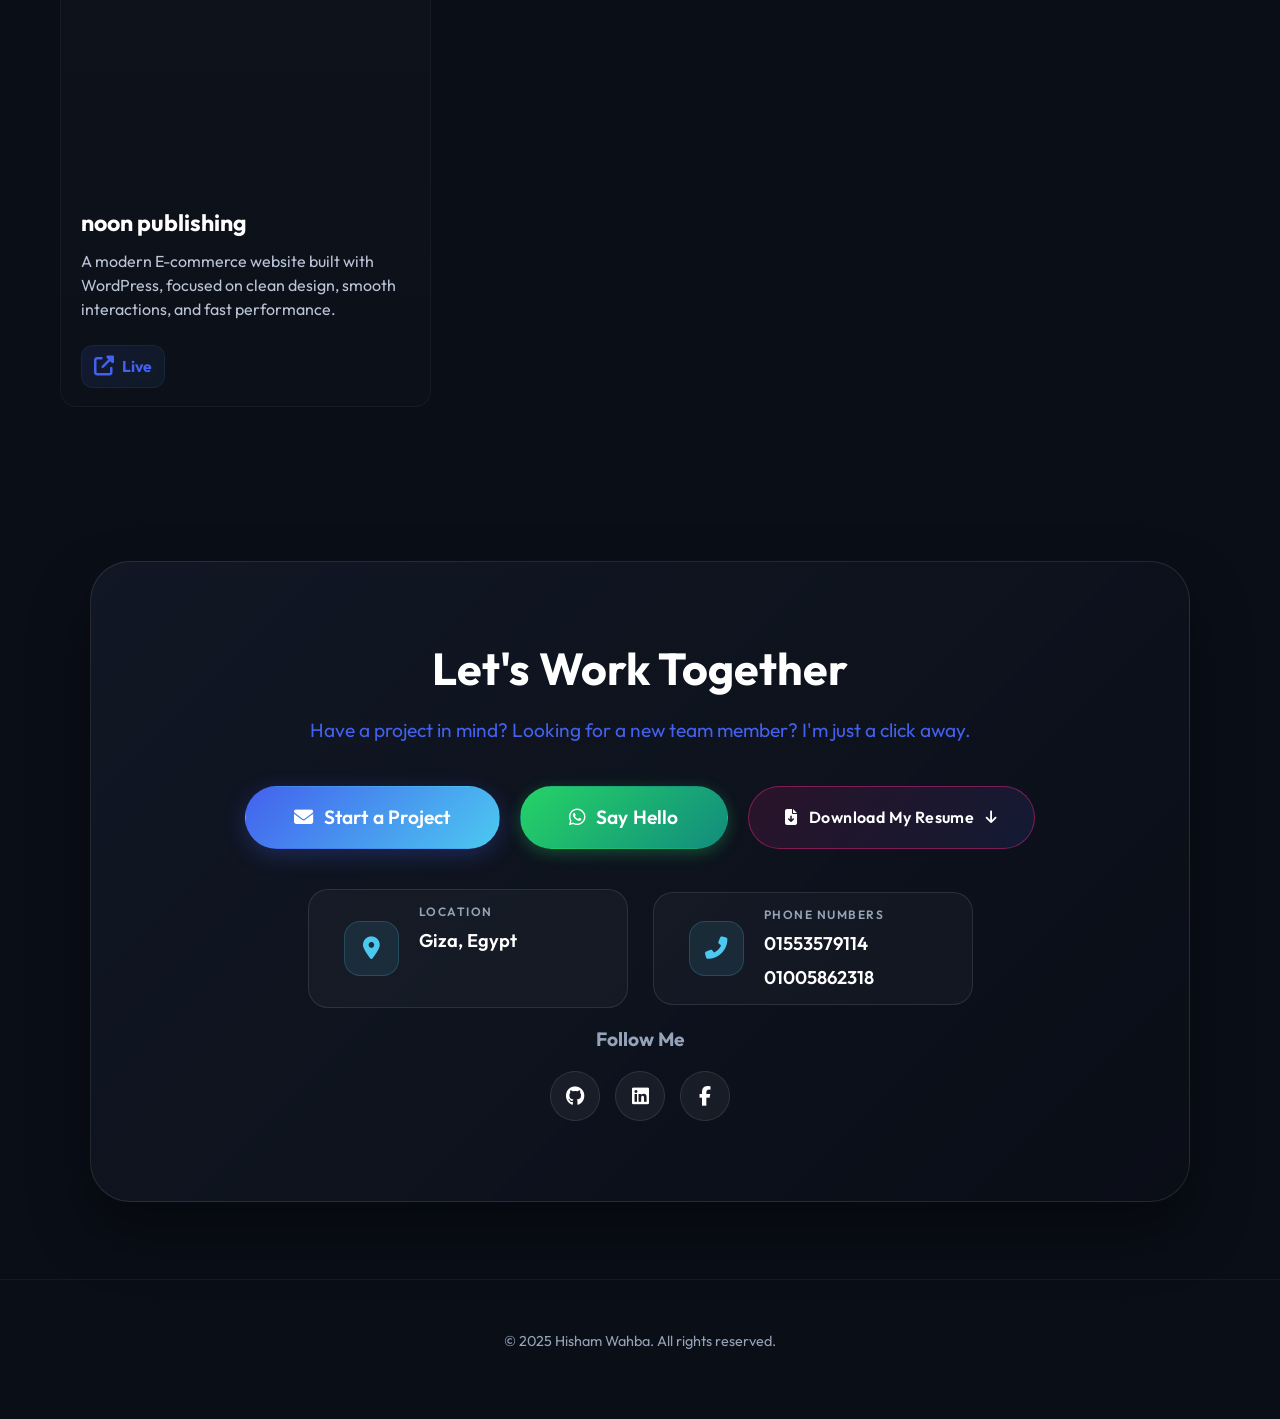
==== commit bf8cbabd: "Add files via upload" ====
--- a/index.html
+++ b/index.html
@@ -18,24 +18,41 @@
       integrity="sha384-sRIl4kxILFvY47J16cr9ZwB07vP4J8+LH7qKQnuqkuIAvNWLzeN8tE5YBujZqJLB"
       crossorigin="anonymous"
     />
-    <link rel="stylesheet" href="./CSS/style.css" />
+    <!-- Load critical fonts via link (display=swap) -->
     <link
-      href="https://fonts.googleapis.com/css2?family=Poppins:wght@300;400;600;700&display=swap"
+      href="https://fonts.googleapis.com/css2?family=Outfit:wght@300;400;500;600;700&display=swap"
       rel="stylesheet"
     />
+
+    <!-- Load main stylesheet with preload+onload to reduce render-blocking safely -->
+    <link
+      rel="preload"
+      href="/CSS/style.css"
+      as="style"
+      onload="
+        this.onload = null;
+        this.rel = 'stylesheet';
+      "
+    />
+    <noscript><link rel="stylesheet" href="/CSS/style.css" /></noscript>
     <!-- Performance: preconnect to font and CDN origins -->
     <link rel="preconnect" href="https://fonts.googleapis.com" />
     <link rel="preconnect" href="https://fonts.gstatic.com" crossorigin />
     <link rel="preconnect" href="https://cdn.jsdelivr.net" />
-    <link rel="preconnect" href="https://unpkg.com" />
-
-    <!-- Canonical + hreflang for English and Arabic (create /ar/ if you add Arabic pages) -->
-    <link rel="canonical" href="/" />
-    <link rel="alternate" href="/" hreflang="en" />
-    <link rel="alternate" href="/ar/" hreflang="ar" />
-    <link rel="alternate" href="/" hreflang="x-default" />
-
-    <link rel="icon" href="favicon.svg" type="image/svg+xml" />
+    <!-- Preload LCP hero image -->
+    <link rel="preload" as="image" href="/img/H.webp" />
+
+    <!-- Canonical + hreflang for English and Arabic -->
+    <link rel="canonical" href="https://hishamwahba.zya.me/" />
+    <link rel="alternate" href="https://hishamwahba.zya.me/" hreflang="en" />
+    <link rel="alternate" href="https://hishamwahba.zya.me/ar/" hreflang="ar" />
+    <link
+      rel="alternate"
+      href="https://hishamwahba.zya.me/"
+      hreflang="x-default"
+    />
+
+    <link rel="icon" href="/favicon.svg" type="image/svg+xml" />
     <link
       rel="stylesheet"
       href="https://cdnjs.cloudflare.com/ajax/libs/font-awesome/6.4.0/css/all.min.css"
@@ -51,8 +68,8 @@
       content="Freelance Web Developer building modern, responsive websites, WordPress sites, and e-commerce stores. Contact Hisham for professional web development services."
     />
     <meta property="og:type" content="website" />
-    <meta property="og:url" content="/" />
-    <meta property="og:image" content="/img/H.webp" />
+    <meta property="og:url" content="https://hishamwahba.zya.me/" />
+    <meta property="og:image" content="https://hishamwahba.zya.me/img/H.webp" />
     <meta property="og:locale" content="en_US" />
     <meta property="og:locale:alternate" content="ar_EG" />
 
@@ -78,7 +95,7 @@
             "name": "Hisham Wahba",
             "alternateName": "هشام وهبة",
             "jobTitle": "Freelance Web Developer",
-            "url": "/",
+            "url": "https://hishamwahba.zya.me/",
             "sameAs": [
               "https://github.com/HISHAM-WAHBA",
               "https://www.linkedin.com/in/hisham-wahba-1b8392b9/"
@@ -86,7 +103,7 @@
           },
           {
             "@type": "WebSite",
-            "url": "/",
+            "url": "https://hishamwahba.zya.me/",
             "name": "Hisham Wahba",
             "publisher": {
               "@type": "Organization",
@@ -95,14 +112,14 @@
           },
           {
             "@type": "WebPage",
-            "url": "/",
+            "url": "https://hishamwahba.zya.me/",
             "name": "Hisham Wahba — Portfolio",
             "description": "Portfolio and services of Hisham Wahba, freelance web developer."
           },
           {
             "@type": "ProfessionalService",
             "name": "Web Development Services by Hisham Wahba",
-            "url": "/services",
+            "url": "https://hishamwahba.zya.me/services",
             "description": "Website Development, Landing Pages, WordPress, WooCommerce, Figma to Website, Redesign, Maintenance, Responsive Optimization.",
             "provider": {
               "@type": "Person",
@@ -163,7 +180,7 @@
             <a href="#projects" class="btn primary">View My Work</a>
             <a href="#contact" class="btn outline">Contact Me</a>
             <a
-              href="./CV/Hisham Mohamed CV.docx"
+              href="./Resume/Hisham Mohamed Resume.docx"
               download
               class="btn resume-download"
             >
@@ -178,6 +195,8 @@
             <img
               src="./img/H.webp"
               loading="eager"
+              width="380"
+              height="380"
               alt="Hisham Wahba - Front End Developer"
               class="hero-img"
             />
@@ -386,6 +405,8 @@
               <img
                 src="./img/vintage.png"
                 loading="lazy"
+                width="1600"
+                height="1000"
                 alt="Vintage Store — project by Hisham Wahba"
               />
             </div>
@@ -413,6 +434,8 @@
               <img
                 src="./img/Mahmoud Wahba.png"
                 loading="lazy"
+                width="1600"
+                height="1000"
                 alt="Mahmoud Wahba — project by Hisham Wahba"
               />
             </div>
@@ -440,6 +463,8 @@
               <img
                 src="./img/Fatma Eid.png"
                 loading="lazy"
+                width="1600"
+                height="1000"
                 alt="Fatma Eid — project by Hisham Wahba"
               />
             </div>
@@ -467,6 +492,8 @@
               <img
                 src="./img/Mostafa Shawky.png"
                 loading="lazy"
+                width="1600"
+                height="1000"
                 alt="Mostafa Shawky — project by Hisham Wahba"
               />
             </div>
@@ -495,6 +522,8 @@
               <img
                 src="./img/Shimaa Elshayeb.png"
                 loading="lazy"
+                width="1600"
+                height="1000"
                 alt="Shimaa Elshayeb — project by Hisham Wahba"
               />
             </div>
@@ -522,6 +551,8 @@
               <img
                 src="./img/Gaming Design.png"
                 loading="lazy"
+                width="1600"
+                height="1000"
                 alt="Gaming Design — project by Hisham Wahba"
               />
             </div>
@@ -549,6 +580,8 @@
               <img
                 src="./img/Re Media.jpeg"
                 loading="lazy"
+                width="1600"
+                height="1000"
                 alt="Re Media — project by Hisham Wahba"
               />
             </div>
@@ -576,6 +609,8 @@
               <img
                 src="./img/Re Music.png"
                 loading="lazy"
+                width="1600"
+                height="1000"
                 alt="Re Music — project by Hisham Wahba"
               />
             </div>
@@ -604,6 +639,8 @@
               <img
                 src="./img/Re Studios.png"
                 loading="lazy"
+                width="1600"
+                height="1000"
                 alt="Re Studios — project by Hisham Wahba"
               />
             </div>
@@ -631,6 +668,8 @@
               <img
                 src="./img/Noon.png"
                 loading="lazy"
+                width="1600"
+                height="1000"
                 alt="Noon Publishing — project by Hisham Wahba"
               />
             </div>
@@ -681,7 +720,7 @@
                 <i class="fab fa-whatsapp"></i> Say Hello
               </a>
               <a
-                href="./CV/Hisham Mohamed CV.docx"
+                href="./Resume/Hisham Mohamed Resume.docx"
                 download
                 class="btn resume-download-contact big-btn"
               >
@@ -784,20 +823,28 @@
       </div>
     </button>
 
-    <script src="./JS/main.js"></script>
+    <script src="/JS/main.js" defer></script>
     <script
       src="https://cdn.jsdelivr.net/npm/bootstrap@5.3.8/dist/js/bootstrap.bundle.min.js"
       integrity="sha384-ENjdO4Dr2bkBIFxQpeoYz1tK5Qv2Dk4lZ9ZZ+M2mY5n0I1z6a1Z2n5q9ctF5b3v9"
       crossorigin="anonymous"
+      defer
     ></script>
-    <script src="https://unpkg.com/typed.js@2.1.0/dist/typed.umd.js"></script>
+    <script
+      src="https://unpkg.com/typed.js@2.1.0/dist/typed.umd.js"
+      defer
+    ></script>
     <script>
-      var typed = new Typed("#typing", {
-        strings: ["Web Developer", "Designer", "Freelancer"],
-        typeSpeed: 100,
-        backSpeed: 50,
-        loop: true,
-        cursorChar: "|",
+      window.addEventListener("DOMContentLoaded", function () {
+        if (typeof Typed !== "undefined") {
+          new Typed("#typing", {
+            strings: ["Web Developer", "Designer", "Freelancer"],
+            typeSpeed: 100,
+            backSpeed: 50,
+            loop: true,
+            cursorChar: "|",
+          });
+        }
       });
     </script>
   </body>
--- a/CSS/style.css
+++ b/CSS/style.css
@@ -1,7 +1,6 @@
-@import url("https://fonts.googleapis.com/css2?family=Outfit:wght@300;400;500;600;700&display=swap");
-
 :root {
   --bg-dark: #0a0e17;
+  --container-max: 1200px;
   --bg-card: rgba(255, 255, 255, 0.05);
   --bg-card-hover: rgba(255, 255, 255, 0.1);
   --primary: #4cc9f0;
@@ -58,7 +57,10 @@
 a {
   text-decoration: none;
   color: inherit;
-  transition: all 0.3s ease;
+  transition:
+    color 0.22s ease,
+    transform 0.22s ease,
+    box-shadow 0.22s ease;
 }
 
 ul {
@@ -66,48 +68,142 @@
 }
 
 section {
-  padding: 100px 0;
+  padding: clamp(48px, 6vw, 80px) 0;
   position: relative;
 }
 
 .container {
-  width: 90%;
-  max-width: 1500px;
+  width: 94%;
+  max-width: var(--container-max);
   margin: 0 auto;
   padding: 0 20px;
+}
+
+.actions {
+  display: flex;
+  flex-wrap: wrap;
+  gap: 18px;
+  justify-content: center;
 }
 
 /* Buttons */
 .btn {
   display: inline-block;
-  padding: 12px 32px;
-  font-size: 1rem;
+  padding: 10px 28px;
+  font-size: 0.95rem;
   font-weight: 600;
-  border-radius: 50px;
+  border-radius: 999px;
   cursor: pointer;
-  transition: all 0.3s ease;
+  transition:
+    transform 0.28s cubic-bezier(0.2, 0.9, 0.2, 1),
+    box-shadow 0.28s ease;
+  letter-spacing: 0.2px;
+}
+
+/* Focus styles for accessibility */
+.btn:focus-visible,
+a:focus-visible {
+  outline: 3px solid rgba(76, 201, 240, 0.18);
+  outline-offset: 3px;
+  border-radius: 12px;
 }
 
 .btn.primary {
   background: var(--gradient-main);
   color: #fff;
-  box-shadow: 0 4px 15px rgba(67, 97, 238, 0.4);
+  box-shadow: 0 6px 22px rgba(67, 97, 238, 0.28);
 }
 
 .btn.primary:hover {
-  transform: translateY(-3px);
-  box-shadow: 0 8px 25px rgba(67, 97, 238, 0.5);
+  transform: translateY(-4px);
+  box-shadow: 0 18px 40px rgba(67, 97, 238, 0.22);
 }
 
 .btn.outline {
   background: transparent;
   border: 1px solid var(--primary);
   color: var(--primary);
-  margin-left: 15px;
 }
 
 .btn.outline:hover {
-  background: rgba(76, 201, 240, 0.1);
+  background: rgba(76, 201, 240, 0.08);
+  box-shadow:
+    inset 0 1px 0 rgba(255, 255, 255, 0.02),
+    0 8px 24px rgba(67, 97, 238, 0.06);
+}
+
+/* Resume Download Button — Hero */
+.btn.resume-download {
+  background: transparent;
+  border: 1px solid var(--accent);
+  color: var(--accent);
+  display: inline-flex;
+  align-items: center;
+  gap: 10px;
+  padding: 10px 22px;
+}
+
+.btn.resume-download:hover {
+  background: rgba(247, 37, 133, 0.12);
+  transform: translateY(-3px);
+  box-shadow: 0 8px 25px rgba(247, 37, 133, 0.35);
+}
+
+.btn.resume-download:hover i {
+  transform: translateY(3px);
+}
+
+/* Active/press states */
+.btn:active {
+  transform: translateY(-1px) scale(0.998);
+  box-shadow: 0 6px 18px rgba(2, 12, 27, 0.12) inset;
+}
+
+/* Resume Download Button — Contact Section */
+.resume-download-wrapper {
+  display: flex;
+  justify-content: center;
+}
+
+.btn.resume-download-contact {
+  display: inline-flex;
+  align-items: center;
+  gap: 12px;
+  padding: 14px 36px;
+  border-radius: 999px;
+  font-size: 1rem;
+  font-weight: 600;
+  color: #fff;
+  background: linear-gradient(
+    135deg,
+    rgba(247, 37, 133, 0.12),
+    rgba(67, 97, 238, 0.12)
+  );
+  border: 1px solid rgba(247, 37, 133, 0.45);
+  letter-spacing: 0.4px;
+  transition: all 0.32s ease;
+}
+
+.btn.resume-download-contact:hover {
+  background: linear-gradient(135deg, var(--accent), var(--secondary));
+  border-color: transparent;
+  transform: translateY(-3px);
+  box-shadow: 0 10px 30px rgba(247, 37, 133, 0.38);
+}
+
+.resume-arrow {
+  font-size: 0.9rem;
+  animation: bounceDown 1.2s ease infinite;
+}
+
+@keyframes bounceDown {
+  0%,
+  100% {
+    transform: translateY(0);
+  }
+  50% {
+    transform: translateY(4px);
+  }
 }
 
 /* Navbar */
@@ -176,7 +272,7 @@
 
 .nav-links {
   display: flex;
-  gap: 40px;
+  gap: 28px;
   align-items: center;
   margin: 0%;
 }
@@ -207,6 +303,99 @@
   width: 100%;
 }
 
+/* Active nav link state */
+.nav-links a.is-active {
+  color: var(--primary);
+}
+
+.nav-links a.is-active::after {
+  width: 100%;
+}
+
+/* Services Section */
+.services .section-header h2 {
+  margin-bottom: 8px;
+}
+
+.services-grid {
+  display: grid;
+  grid-template-columns: repeat(auto-fit, minmax(220px, 1fr));
+  gap: 20px;
+  margin-top: 18px;
+}
+
+.service-card {
+  background: linear-gradient(
+    180deg,
+    rgba(255, 255, 255, 0.02),
+    rgba(255, 255, 255, 0.01)
+  );
+  border: 1px solid rgba(255, 255, 255, 0.04);
+  border-radius: 14px;
+  padding: 20px;
+  text-align: center;
+  transition:
+    transform 0.32s ease,
+    box-shadow 0.32s ease,
+    border-color 0.32s ease;
+  display: flex;
+  flex-direction: column;
+  gap: 12px;
+  align-items: center;
+}
+
+.service-icon {
+  width: 64px;
+  height: 64px;
+  border-radius: 12px;
+  display: flex;
+  align-items: center;
+  justify-content: center;
+  font-size: 1.4rem;
+  color: #fff;
+  background: linear-gradient(135deg, var(--secondary), var(--primary));
+  box-shadow: 0 8px 18px rgba(2, 12, 27, 0.5);
+}
+
+.service-card h4 {
+  font-size: 1.05rem;
+  margin: 0;
+  font-weight: 700;
+}
+
+.service-card p {
+  color: var(--text-muted);
+  font-size: 0.95rem;
+  margin: 0;
+  line-height: 1.4;
+}
+
+.service-card .service-cta {
+  margin-top: 10px;
+  padding: 10px 20px;
+  border-radius: 999px;
+}
+
+.service-card:hover {
+  transform: translateY(-8px);
+  box-shadow:
+    0 20px 40px rgba(2, 12, 27, 0.6),
+    0 6px 20px rgba(76, 201, 240, 0.06);
+  border-color: rgba(76, 201, 240, 0.12);
+}
+
+@media (max-width: 768px) {
+  .services-grid {
+    grid-template-columns: repeat(2, 1fr);
+  }
+}
+
+@media (max-width: 480px) {
+  .services-grid {
+    grid-template-columns: 1fr;
+  }
+}
+
 .btn-nav {
   padding: 8px 24px;
   background: rgba(255, 255, 255, 0.1);
@@ -284,6 +473,22 @@
   gap: 50px;
 }
 
+@media (max-width: 1024px) {
+  .hero-container {
+    gap: 32px;
+  }
+  .hero-image-container {
+    width: 320px;
+    height: 320px;
+  }
+  .hero-visual {
+    height: 420px;
+  }
+  .contact-box {
+    padding: 60px 40px;
+  }
+}
+
 .hero-content {
   z-index: 2;
 }
@@ -298,7 +503,7 @@
 }
 
 .hero h1 {
-  font-size: 4.5rem;
+  font-size: clamp(2.4rem, 6vw, 3.8rem);
   margin-bottom: 10px;
   background: linear-gradient(to right, #fff, #a5b4fc);
   -webkit-background-clip: text;
@@ -307,9 +512,9 @@
 }
 
 .role {
-  font-size: 2rem;
+  font-size: clamp(1rem, 2.6vw, 2rem);
   color: var(--secondary);
-  margin-bottom: 25px;
+  margin-bottom: 20px;
   font-weight: 600;
 }
 
@@ -392,7 +597,7 @@
 }
 
 .section-header h2 {
-  font-size: 2.5rem;
+  font-size: clamp(1.6rem, 4vw, 2.5rem);
   margin-bottom: 10px;
 }
 
@@ -422,15 +627,15 @@
 .skill-card {
   background: var(--bg-card);
   border: var(--glass-border);
-  padding: 30px 20px;
-  border-radius: 16px;
+  padding: 24px 18px;
+  border-radius: 14px;
   text-align: center;
-  transition: all 0.3s ease;
+  transition: all 0.28s ease;
   display: flex;
   flex-direction: column;
   align-items: center;
-  gap: 15px;
-  width: 160px; /* Fixed width for uniform flex items */
+  gap: 12px;
+  min-width: 140px;
 }
 
 .skill-card:hover {
@@ -526,102 +731,149 @@
   font-size: 1.1rem;
 }
 
-/* Projects Section */
+/* Projects Section (cleaned) */
 .projects-grid {
   display: grid;
-  grid-template-columns: repeat(auto-fit, minmax(300px, 1fr));
-  gap: 20px;
+  grid-template-columns: repeat(auto-fit, minmax(280px, 1fr));
+  gap: 24px;
 }
 
 .project-card {
-  background: var(--bg-card);
-  border-color: var(--primary);
-  border: var(--glass-border);
-  border-radius: 24px;
+  background: linear-gradient(
+    180deg,
+    rgba(255, 255, 255, 0.02),
+    rgba(255, 255, 255, 0.01)
+  );
+  border: 1px solid rgba(255, 255, 255, 0.04);
+  border-radius: 16px;
   overflow: hidden;
-  transition: all 0.4s cubic-bezier(0.175, 0.885, 0.32, 1.275);
+  transition:
+    transform 0.36s cubic-bezier(0.2, 0.9, 0.2, 1),
+    box-shadow 0.36s;
   display: flex;
   flex-direction: column;
   height: 100%;
 }
 
 .project-card:hover {
-  transform: translateY(-12px);
-  background: var(--bg-card-hover);
-  border-color: var(--primary);
-  box-shadow: 0 20px 40px rgba(0, 0, 0, 0.4);
+  transform: translateY(-10px);
+  box-shadow:
+    0 18px 40px rgba(2, 12, 27, 0.55),
+    0 6px 18px rgba(76, 201, 240, 0.06);
+  border-color: rgba(76, 201, 240, 0.12);
+}
+
+.project-card {
+  min-height: 340px;
 }
 
 .project-image {
   width: 100%;
-  height: 220px;
+  aspect-ratio: 16/10;
   overflow: hidden;
+  position: relative;
 }
 
 .project-image img {
   width: 100%;
   height: 100%;
-  object-fit: fill;
-  transition: transform 0.5s ease;
+  object-fit: cover;
+  display: block;
+  transition:
+    transform 0.6s ease,
+    filter 0.4s ease,
+    opacity 0.3s ease;
+  will-change: transform;
+}
+
+.project-image::after {
+  content: "";
+  position: absolute;
+  inset: 0;
+  background: linear-gradient(
+    180deg,
+    rgba(10, 14, 23, 0) 40%,
+    rgba(10, 14, 23, 0.25) 100%
+  );
+  opacity: 0;
+  transition: opacity 0.36s ease;
 }
 
 .project-card:hover .project-image img {
   transform: scale(1.05);
+  filter: contrast(1.02) saturate(1.02);
+}
+.project-card:hover .project-image::after {
+  opacity: 1;
 }
 
 .card-content {
-  padding: 15px 20px;
+  padding: 18px 20px;
   display: flex;
   flex-direction: column;
+  gap: 12px;
   flex-grow: 1;
 }
-
 .project-card h3 {
-  font-size: 1.8rem;
-  margin-bottom: 12px;
+  font-size: 1.45rem;
+  margin: 0;
   color: #fff;
   font-weight: 700;
 }
-
 .project-card p {
-  color: #a1a1a1;
-  font-size: 1.05rem;
+  color: #b9c4d6;
+  font-size: 1rem;
   line-height: 1.5;
-  margin-bottom: 25px;
-  flex-grow: 1;
+  margin: 0;
 }
 
 .project-links {
   display: flex;
-  gap: 25px;
-  margin-top: auto;
-}
-
+  gap: 12px;
+  margin-top: 12px;
+}
 .project-link {
-  display: flex;
-  align-items: center;
-  gap: 10px;
+  display: inline-flex;
+  align-items: center;
+  gap: 8px;
   color: #fff;
-  font-size: 1.2rem;
-  font-weight: 600;
-  transition: all 0.3s ease;
-}
-
+  font-size: 0.98rem;
+  font-weight: 700;
+  padding: 8px 12px;
+  border-radius: 12px;
+  background: rgba(255, 255, 255, 0.02);
+  border: 1px solid rgba(255, 255, 255, 0.03);
+  transition:
+    transform 0.2s ease,
+    background 0.2s ease;
+}
+.project-link.demo {
+  background: linear-gradient(
+    135deg,
+    rgba(67, 97, 238, 0.12),
+    rgba(76, 201, 240, 0.06)
+  );
+  border-color: rgba(76, 201, 240, 0.08);
+}
+.project-link:hover {
+  transform: translateY(-3px);
+}
 .project-link i {
-  font-size: 1.5rem;
-}
-
-.project-link:hover {
-  opacity: 0.8;
-  transform: translateX(3px);
-}
-
+  font-size: 1.25rem;
+}
 .project-link.demo {
   color: #4361ee;
 }
-
 .project-link.demo:hover {
   color: #4cc9f0;
+}
+
+.project-link {
+  backdrop-filter: blur(4px);
+}
+.project-link:focus-visible {
+  outline: 3px solid rgba(76, 201, 240, 0.14);
+  outline-offset: 3px;
 }
 
 /* Contact Section */
@@ -711,7 +963,7 @@
   display: flex;
   flex-direction: column;
   align-items: center;
-  gap: 30px;
+  gap: 20px;
   margin-top: 20px;
 }
 
@@ -958,18 +1210,6 @@
     display: block;
   }
 
-  .actions {
-    display: flex;
-    flex-direction: row;
-    gap: 15px;
-    justify-content: center;
-    flex-wrap: wrap;
-  }
-
-  .btn.outline {
-    margin-left: 0;
-  }
-
   /* Contact Section Responsive */
   .contact-box {
     padding: 60px 30px;
@@ -1020,6 +1260,11 @@
   .meta-text p,
   .phone-list a {
     font-size: 1rem;
+  }
+
+  .btn.resume-download-contact {
+    padding: 13px 30px;
+    font-size: 0.95rem;
   }
 }
 
@@ -1102,3 +1347,120 @@
     opacity: 0;
   }
 }
+
+/* Scroll to Top Button */
+.scroll-to-top {
+  position: fixed;
+  bottom: 30px;
+  right: 30px;
+  width: 56px;
+  height: 56px;
+  background: rgba(10, 14, 23, 0.7);
+  backdrop-filter: blur(10px);
+  -webkit-backdrop-filter: blur(10px);
+  border: none;
+  border-radius: 50%;
+  cursor: pointer;
+  display: flex;
+  align-items: center;
+  justify-content: center;
+  z-index: 10000;
+  opacity: 0;
+  visibility: hidden;
+  transform: scale(0.6) translateY(20px);
+  transition:
+    opacity 0.4s cubic-bezier(0.175, 0.885, 0.32, 1.275),
+    transform 0.4s cubic-bezier(0.175, 0.885, 0.32, 1.275),
+    visibility 0.4s;
+  box-shadow:
+    0 8px 32px 0 rgba(0, 0, 0, 0.37),
+    0 0 0 1px rgba(255, 255, 255, 0.05),
+    0 0 20px rgba(67, 97, 238, 0.15);
+}
+
+.scroll-to-top.active {
+  opacity: 1;
+  visibility: visible;
+  transform: scale(1) translateY(0);
+}
+
+.scroll-to-top:hover {
+  transform: scale(1.1);
+  background: rgba(10, 14, 23, 0.85);
+  box-shadow:
+    0 12px 40px 0 rgba(0, 0, 0, 0.5),
+    0 0 0 1px rgba(76, 201, 240, 0.3),
+    0 0 25px rgba(76, 201, 240, 0.35);
+}
+
+.scroll-to-top:active {
+  transform: scale(0.95);
+}
+
+.scroll-to-top .progress-ring {
+  position: absolute;
+  top: 0;
+  left: 0;
+  width: 100%;
+  height: 100%;
+  pointer-events: none;
+}
+
+.progress-ring__circle-bg {
+  transform: rotate(-90deg);
+  transform-origin: 50% 50%;
+}
+
+.progress-ring__circle {
+  stroke-dasharray: 150.8;
+  stroke-dashoffset: 150.8;
+  transform: rotate(-90deg);
+  transform-origin: 50% 50%;
+  transition: stroke-dashoffset 0.1s ease;
+}
+
+.scroll-to-top-icon {
+  font-size: 1.15rem;
+  color: #fff;
+  transition:
+    transform 0.3s ease,
+    color 0.3s ease;
+  display: flex;
+  align-items: center;
+  justify-content: center;
+}
+
+.scroll-to-top:hover .scroll-to-top-icon {
+  color: var(--primary);
+  animation: scrollArrowBounce 1.5s infinite alternate;
+}
+
+@keyframes scrollArrowBounce {
+  0% {
+    transform: translateY(0);
+  }
+  100% {
+    transform: translateY(-5px);
+  }
+}
+
+/* Responsiveness for Scroll to Top Button */
+@media (max-width: 768px) {
+  .scroll-to-top {
+    bottom: 20px;
+    right: 20px;
+    transform: scale(0.85) scale(0.6) translateY(20px);
+  }
+
+  .scroll-to-top.active {
+    transform: scale(0.85) scale(1) translateY(0);
+  }
+
+  .scroll-to-top:hover {
+    transform: scale(0.85) scale(1.1);
+  }
+
+  .scroll-to-top:active {
+    transform: scale(0.85) scale(0.95);
+  }
+}
--- a/CSS/style.css
+++ b/CSS/style.css
@@ -1,7 +1,6 @@
-@import url("https://fonts.googleapis.com/css2?family=Outfit:wght@300;400;500;600;700&display=swap");
-
 :root {
   --bg-dark: #0a0e17;
+  --container-max: 1200px;
   --bg-card: rgba(255, 255, 255, 0.05);
   --bg-card-hover: rgba(255, 255, 255, 0.1);
   --primary: #4cc9f0;
@@ -58,7 +57,10 @@
 a {
   text-decoration: none;
   color: inherit;
-  transition: all 0.3s ease;
+  transition:
+    color 0.22s ease,
+    transform 0.22s ease,
+    box-shadow 0.22s ease;
 }
 
 ul {
@@ -66,48 +68,142 @@
 }
 
 section {
-  padding: 100px 0;
+  padding: clamp(48px, 6vw, 80px) 0;
   position: relative;
 }
 
 .container {
-  width: 90%;
-  max-width: 1500px;
+  width: 94%;
+  max-width: var(--container-max);
   margin: 0 auto;
   padding: 0 20px;
+}
+
+.actions {
+  display: flex;
+  flex-wrap: wrap;
+  gap: 18px;
+  justify-content: center;
 }
 
 /* Buttons */
 .btn {
   display: inline-block;
-  padding: 12px 32px;
-  font-size: 1rem;
+  padding: 10px 28px;
+  font-size: 0.95rem;
   font-weight: 600;
-  border-radius: 50px;
+  border-radius: 999px;
   cursor: pointer;
-  transition: all 0.3s ease;
+  transition:
+    transform 0.28s cubic-bezier(0.2, 0.9, 0.2, 1),
+    box-shadow 0.28s ease;
+  letter-spacing: 0.2px;
+}
+
+/* Focus styles for accessibility */
+.btn:focus-visible,
+a:focus-visible {
+  outline: 3px solid rgba(76, 201, 240, 0.18);
+  outline-offset: 3px;
+  border-radius: 12px;
 }
 
 .btn.primary {
   background: var(--gradient-main);
   color: #fff;
-  box-shadow: 0 4px 15px rgba(67, 97, 238, 0.4);
+  box-shadow: 0 6px 22px rgba(67, 97, 238, 0.28);
 }
 
 .btn.primary:hover {
-  transform: translateY(-3px);
-  box-shadow: 0 8px 25px rgba(67, 97, 238, 0.5);
+  transform: translateY(-4px);
+  box-shadow: 0 18px 40px rgba(67, 97, 238, 0.22);
 }
 
 .btn.outline {
   background: transparent;
   border: 1px solid var(--primary);
   color: var(--primary);
-  margin-left: 15px;
 }
 
 .btn.outline:hover {
-  background: rgba(76, 201, 240, 0.1);
+  background: rgba(76, 201, 240, 0.08);
+  box-shadow:
+    inset 0 1px 0 rgba(255, 255, 255, 0.02),
+    0 8px 24px rgba(67, 97, 238, 0.06);
+}
+
+/* Resume Download Button — Hero */
+.btn.resume-download {
+  background: transparent;
+  border: 1px solid var(--accent);
+  color: var(--accent);
+  display: inline-flex;
+  align-items: center;
+  gap: 10px;
+  padding: 10px 22px;
+}
+
+.btn.resume-download:hover {
+  background: rgba(247, 37, 133, 0.12);
+  transform: translateY(-3px);
+  box-shadow: 0 8px 25px rgba(247, 37, 133, 0.35);
+}
+
+.btn.resume-download:hover i {
+  transform: translateY(3px);
+}
+
+/* Active/press states */
+.btn:active {
+  transform: translateY(-1px) scale(0.998);
+  box-shadow: 0 6px 18px rgba(2, 12, 27, 0.12) inset;
+}
+
+/* Resume Download Button — Contact Section */
+.resume-download-wrapper {
+  display: flex;
+  justify-content: center;
+}
+
+.btn.resume-download-contact {
+  display: inline-flex;
+  align-items: center;
+  gap: 12px;
+  padding: 14px 36px;
+  border-radius: 999px;
+  font-size: 1rem;
+  font-weight: 600;
+  color: #fff;
+  background: linear-gradient(
+    135deg,
+    rgba(247, 37, 133, 0.12),
+    rgba(67, 97, 238, 0.12)
+  );
+  border: 1px solid rgba(247, 37, 133, 0.45);
+  letter-spacing: 0.4px;
+  transition: all 0.32s ease;
+}
+
+.btn.resume-download-contact:hover {
+  background: linear-gradient(135deg, var(--accent), var(--secondary));
+  border-color: transparent;
+  transform: translateY(-3px);
+  box-shadow: 0 10px 30px rgba(247, 37, 133, 0.38);
+}
+
+.resume-arrow {
+  font-size: 0.9rem;
+  animation: bounceDown 1.2s ease infinite;
+}
+
+@keyframes bounceDown {
+  0%,
+  100% {
+    transform: translateY(0);
+  }
+  50% {
+    transform: translateY(4px);
+  }
 }
 
 /* Navbar */
@@ -176,7 +272,7 @@
 
 .nav-links {
   display: flex;
-  gap: 40px;
+  gap: 28px;
   align-items: center;
   margin: 0%;
 }
@@ -207,6 +303,99 @@
   width: 100%;
 }
 
+/* Active nav link state */
+.nav-links a.is-active {
+  color: var(--primary);
+}
+
+.nav-links a.is-active::after {
+  width: 100%;
+}
+
+/* Services Section */
+.services .section-header h2 {
+  margin-bottom: 8px;
+}
+
+.services-grid {
+  display: grid;
+  grid-template-columns: repeat(auto-fit, minmax(220px, 1fr));
+  gap: 20px;
+  margin-top: 18px;
+}
+
+.service-card {
+  background: linear-gradient(
+    180deg,
+    rgba(255, 255, 255, 0.02),
+    rgba(255, 255, 255, 0.01)
+  );
+  border: 1px solid rgba(255, 255, 255, 0.04);
+  border-radius: 14px;
+  padding: 20px;
+  text-align: center;
+  transition:
+    transform 0.32s ease,
+    box-shadow 0.32s ease,
+    border-color 0.32s ease;
+  display: flex;
+  flex-direction: column;
+  gap: 12px;
+  align-items: center;
+}
+
+.service-icon {
+  width: 64px;
+  height: 64px;
+  border-radius: 12px;
+  display: flex;
+  align-items: center;
+  justify-content: center;
+  font-size: 1.4rem;
+  color: #fff;
+  background: linear-gradient(135deg, var(--secondary), var(--primary));
+  box-shadow: 0 8px 18px rgba(2, 12, 27, 0.5);
+}
+
+.service-card h4 {
+  font-size: 1.05rem;
+  margin: 0;
+  font-weight: 700;
+}
+
+.service-card p {
+  color: var(--text-muted);
+  font-size: 0.95rem;
+  margin: 0;
+  line-height: 1.4;
+}
+
+.service-card .service-cta {
+  margin-top: 10px;
+  padding: 10px 20px;
+  border-radius: 999px;
+}
+
+.service-card:hover {
+  transform: translateY(-8px);
+  box-shadow:
+    0 20px 40px rgba(2, 12, 27, 0.6),
+    0 6px 20px rgba(76, 201, 240, 0.06);
+  border-color: rgba(76, 201, 240, 0.12);
+}
+
+@media (max-width: 768px) {
+  .services-grid {
+    grid-template-columns: repeat(2, 1fr);
+  }
+}
+
+@media (max-width: 480px) {
+  .services-grid {
+    grid-template-columns: 1fr;
+  }
+}
+
 .btn-nav {
   padding: 8px 24px;
   background: rgba(255, 255, 255, 0.1);
@@ -284,6 +473,22 @@
   gap: 50px;
 }
 
+@media (max-width: 1024px) {
+  .hero-container {
+    gap: 32px;
+  }
+  .hero-image-container {
+    width: 320px;
+    height: 320px;
+  }
+  .hero-visual {
+    height: 420px;
+  }
+  .contact-box {
+    padding: 60px 40px;
+  }
+}
+
 .hero-content {
   z-index: 2;
 }
@@ -298,7 +503,7 @@
 }
 
 .hero h1 {
-  font-size: 4.5rem;
+  font-size: clamp(2.4rem, 6vw, 3.8rem);
   margin-bottom: 10px;
   background: linear-gradient(to right, #fff, #a5b4fc);
   -webkit-background-clip: text;
@@ -307,9 +512,9 @@
 }
 
 .role {
-  font-size: 2rem;
+  font-size: clamp(1rem, 2.6vw, 2rem);
   color: var(--secondary);
-  margin-bottom: 25px;
+  margin-bottom: 20px;
   font-weight: 600;
 }
 
@@ -392,7 +597,7 @@
 }
 
 .section-header h2 {
-  font-size: 2.5rem;
+  font-size: clamp(1.6rem, 4vw, 2.5rem);
   margin-bottom: 10px;
 }
 
@@ -422,15 +627,15 @@
 .skill-card {
   background: var(--bg-card);
   border: var(--glass-border);
-  padding: 30px 20px;
-  border-radius: 16px;
+  padding: 24px 18px;
+  border-radius: 14px;
   text-align: center;
-  transition: all 0.3s ease;
+  transition: all 0.28s ease;
   display: flex;
   flex-direction: column;
   align-items: center;
-  gap: 15px;
-  width: 160px; /* Fixed width for uniform flex items */
+  gap: 12px;
+  min-width: 140px;
 }
 
 .skill-card:hover {
@@ -526,102 +731,149 @@
   font-size: 1.1rem;
 }
 
-/* Projects Section */
+/* Projects Section (cleaned) */
 .projects-grid {
   display: grid;
-  grid-template-columns: repeat(auto-fit, minmax(300px, 1fr));
-  gap: 20px;
+  grid-template-columns: repeat(auto-fit, minmax(280px, 1fr));
+  gap: 24px;
 }
 
 .project-card {
-  background: var(--bg-card);
-  border-color: var(--primary);
-  border: var(--glass-border);
-  border-radius: 24px;
+  background: linear-gradient(
+    180deg,
+    rgba(255, 255, 255, 0.02),
+    rgba(255, 255, 255, 0.01)
+  );
+  border: 1px solid rgba(255, 255, 255, 0.04);
+  border-radius: 16px;
   overflow: hidden;
-  transition: all 0.4s cubic-bezier(0.175, 0.885, 0.32, 1.275);
+  transition:
+    transform 0.36s cubic-bezier(0.2, 0.9, 0.2, 1),
+    box-shadow 0.36s;
   display: flex;
   flex-direction: column;
   height: 100%;
 }
 
 .project-card:hover {
-  transform: translateY(-12px);
-  background: var(--bg-card-hover);
-  border-color: var(--primary);
-  box-shadow: 0 20px 40px rgba(0, 0, 0, 0.4);
+  transform: translateY(-10px);
+  box-shadow:
+    0 18px 40px rgba(2, 12, 27, 0.55),
+    0 6px 18px rgba(76, 201, 240, 0.06);
+  border-color: rgba(76, 201, 240, 0.12);
+}
+
+.project-card {
+  min-height: 340px;
 }
 
 .project-image {
   width: 100%;
-  height: 220px;
+  aspect-ratio: 16/10;
   overflow: hidden;
+  position: relative;
 }
 
 .project-image img {
   width: 100%;
   height: 100%;
-  object-fit: fill;
-  transition: transform 0.5s ease;
+  object-fit: cover;
+  display: block;
+  transition:
+    transform 0.6s ease,
+    filter 0.4s ease,
+    opacity 0.3s ease;
+  will-change: transform;
+}
+
+.project-image::after {
+  content: "";
+  position: absolute;
+  inset: 0;
+  background: linear-gradient(
+    180deg,
+    rgba(10, 14, 23, 0) 40%,
+    rgba(10, 14, 23, 0.25) 100%
+  );
+  opacity: 0;
+  transition: opacity 0.36s ease;
 }
 
 .project-card:hover .project-image img {
   transform: scale(1.05);
+  filter: contrast(1.02) saturate(1.02);
+}
+.project-card:hover .project-image::after {
+  opacity: 1;
 }
 
 .card-content {
-  padding: 15px 20px;
+  padding: 18px 20px;
   display: flex;
   flex-direction: column;
+  gap: 12px;
   flex-grow: 1;
 }
-
 .project-card h3 {
-  font-size: 1.8rem;
-  margin-bottom: 12px;
+  font-size: 1.45rem;
+  margin: 0;
   color: #fff;
   font-weight: 700;
 }
-
 .project-card p {
-  color: #a1a1a1;
-  font-size: 1.05rem;
+  color: #b9c4d6;
+  font-size: 1rem;
   line-height: 1.5;
-  margin-bottom: 25px;
-  flex-grow: 1;
+  margin: 0;
 }
 
 .project-links {
   display: flex;
-  gap: 25px;
-  margin-top: auto;
-}
-
+  gap: 12px;
+  margin-top: 12px;
+}
 .project-link {
-  display: flex;
-  align-items: center;
-  gap: 10px;
+  display: inline-flex;
+  align-items: center;
+  gap: 8px;
   color: #fff;
-  font-size: 1.2rem;
-  font-weight: 600;
-  transition: all 0.3s ease;
-}
-
+  font-size: 0.98rem;
+  font-weight: 700;
+  padding: 8px 12px;
+  border-radius: 12px;
+  background: rgba(255, 255, 255, 0.02);
+  border: 1px solid rgba(255, 255, 255, 0.03);
+  transition:
+    transform 0.2s ease,
+    background 0.2s ease;
+}
+.project-link.demo {
+  background: linear-gradient(
+    135deg,
+    rgba(67, 97, 238, 0.12),
+    rgba(76, 201, 240, 0.06)
+  );
+  border-color: rgba(76, 201, 240, 0.08);
+}
+.project-link:hover {
+  transform: translateY(-3px);
+}
 .project-link i {
-  font-size: 1.5rem;
-}
-
-.project-link:hover {
-  opacity: 0.8;
-  transform: translateX(3px);
-}
-
+  font-size: 1.25rem;
+}
 .project-link.demo {
   color: #4361ee;
 }
-
 .project-link.demo:hover {
   color: #4cc9f0;
+}
+
+.project-link {
+  backdrop-filter: blur(4px);
+}
+.project-link:focus-visible {
+  outline: 3px solid rgba(76, 201, 240, 0.14);
+  outline-offset: 3px;
 }
 
 /* Contact Section */
@@ -711,7 +963,7 @@
   display: flex;
   flex-direction: column;
   align-items: center;
-  gap: 30px;
+  gap: 20px;
   margin-top: 20px;
 }
 
@@ -958,18 +1210,6 @@
     display: block;
   }
 
-  .actions {
-    display: flex;
-    flex-direction: row;
-    gap: 15px;
-    justify-content: center;
-    flex-wrap: wrap;
-  }
-
-  .btn.outline {
-    margin-left: 0;
-  }
-
   /* Contact Section Responsive */
   .contact-box {
     padding: 60px 30px;
@@ -1020,6 +1260,11 @@
   .meta-text p,
   .phone-list a {
     font-size: 1rem;
+  }
+
+  .btn.resume-download-contact {
+    padding: 13px 30px;
+    font-size: 0.95rem;
   }
 }
 
@@ -1102,3 +1347,120 @@
     opacity: 0;
   }
 }
+
+/* Scroll to Top Button */
+.scroll-to-top {
+  position: fixed;
+  bottom: 30px;
+  right: 30px;
+  width: 56px;
+  height: 56px;
+  background: rgba(10, 14, 23, 0.7);
+  backdrop-filter: blur(10px);
+  -webkit-backdrop-filter: blur(10px);
+  border: none;
+  border-radius: 50%;
+  cursor: pointer;
+  display: flex;
+  align-items: center;
+  justify-content: center;
+  z-index: 10000;
+  opacity: 0;
+  visibility: hidden;
+  transform: scale(0.6) translateY(20px);
+  transition:
+    opacity 0.4s cubic-bezier(0.175, 0.885, 0.32, 1.275),
+    transform 0.4s cubic-bezier(0.175, 0.885, 0.32, 1.275),
+    visibility 0.4s;
+  box-shadow:
+    0 8px 32px 0 rgba(0, 0, 0, 0.37),
+    0 0 0 1px rgba(255, 255, 255, 0.05),
+    0 0 20px rgba(67, 97, 238, 0.15);
+}
+
+.scroll-to-top.active {
+  opacity: 1;
+  visibility: visible;
+  transform: scale(1) translateY(0);
+}
+
+.scroll-to-top:hover {
+  transform: scale(1.1);
+  background: rgba(10, 14, 23, 0.85);
+  box-shadow:
+    0 12px 40px 0 rgba(0, 0, 0, 0.5),
+    0 0 0 1px rgba(76, 201, 240, 0.3),
+    0 0 25px rgba(76, 201, 240, 0.35);
+}
+
+.scroll-to-top:active {
+  transform: scale(0.95);
+}
+
+.scroll-to-top .progress-ring {
+  position: absolute;
+  top: 0;
+  left: 0;
+  width: 100%;
+  height: 100%;
+  pointer-events: none;
+}
+
+.progress-ring__circle-bg {
+  transform: rotate(-90deg);
+  transform-origin: 50% 50%;
+}
+
+.progress-ring__circle {
+  stroke-dasharray: 150.8;
+  stroke-dashoffset: 150.8;
+  transform: rotate(-90deg);
+  transform-origin: 50% 50%;
+  transition: stroke-dashoffset 0.1s ease;
+}
+
+.scroll-to-top-icon {
+  font-size: 1.15rem;
+  color: #fff;
+  transition:
+    transform 0.3s ease,
+    color 0.3s ease;
+  display: flex;
+  align-items: center;
+  justify-content: center;
+}
+
+.scroll-to-top:hover .scroll-to-top-icon {
+  color: var(--primary);
+  animation: scrollArrowBounce 1.5s infinite alternate;
+}
+
+@keyframes scrollArrowBounce {
+  0% {
+    transform: translateY(0);
+  }
+  100% {
+    transform: translateY(-5px);
+  }
+}
+
+/* Responsiveness for Scroll to Top Button */
+@media (max-width: 768px) {
+  .scroll-to-top {
+    bottom: 20px;
+    right: 20px;
+    transform: scale(0.85) scale(0.6) translateY(20px);
+  }
+
+  .scroll-to-top.active {
+    transform: scale(0.85) scale(1) translateY(0);
+  }
+
+  .scroll-to-top:hover {
+    transform: scale(0.85) scale(1.1);
+  }
+
+  .scroll-to-top:active {
+    transform: scale(0.85) scale(0.95);
+  }
+}
